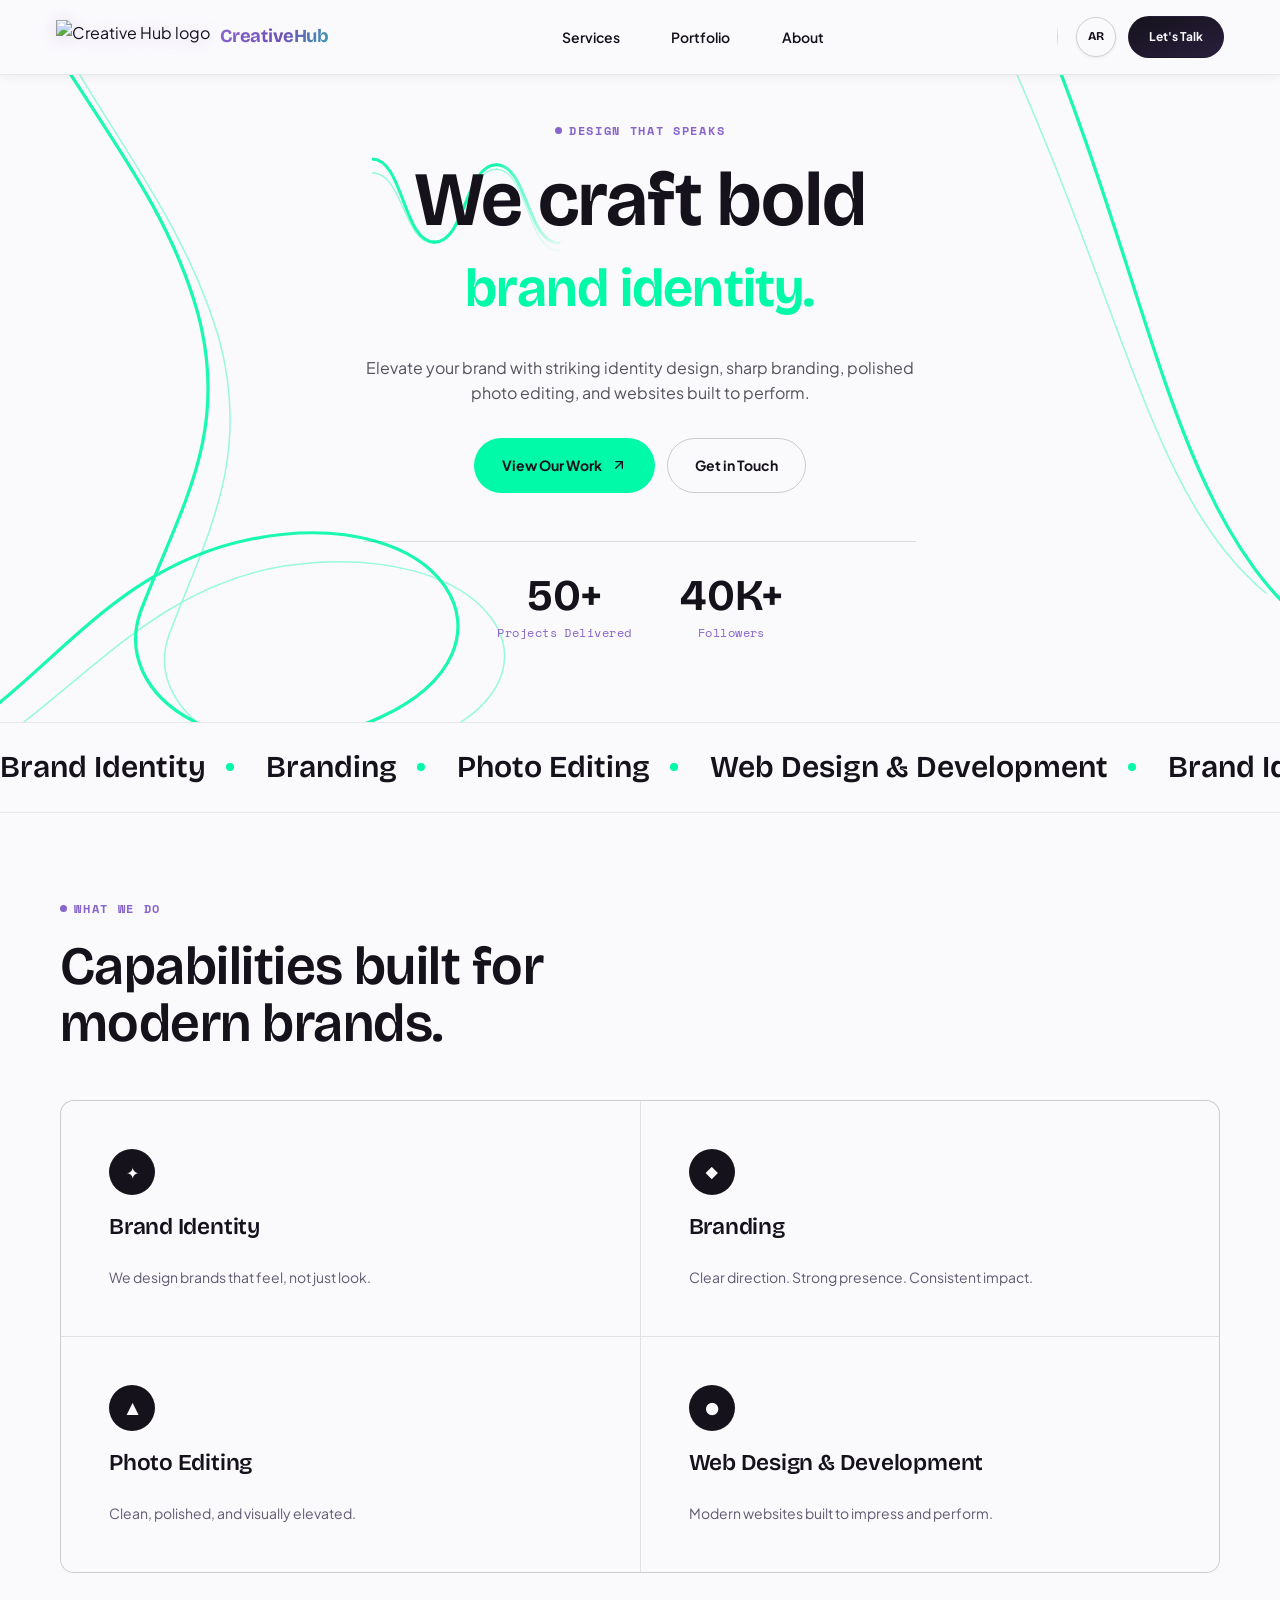
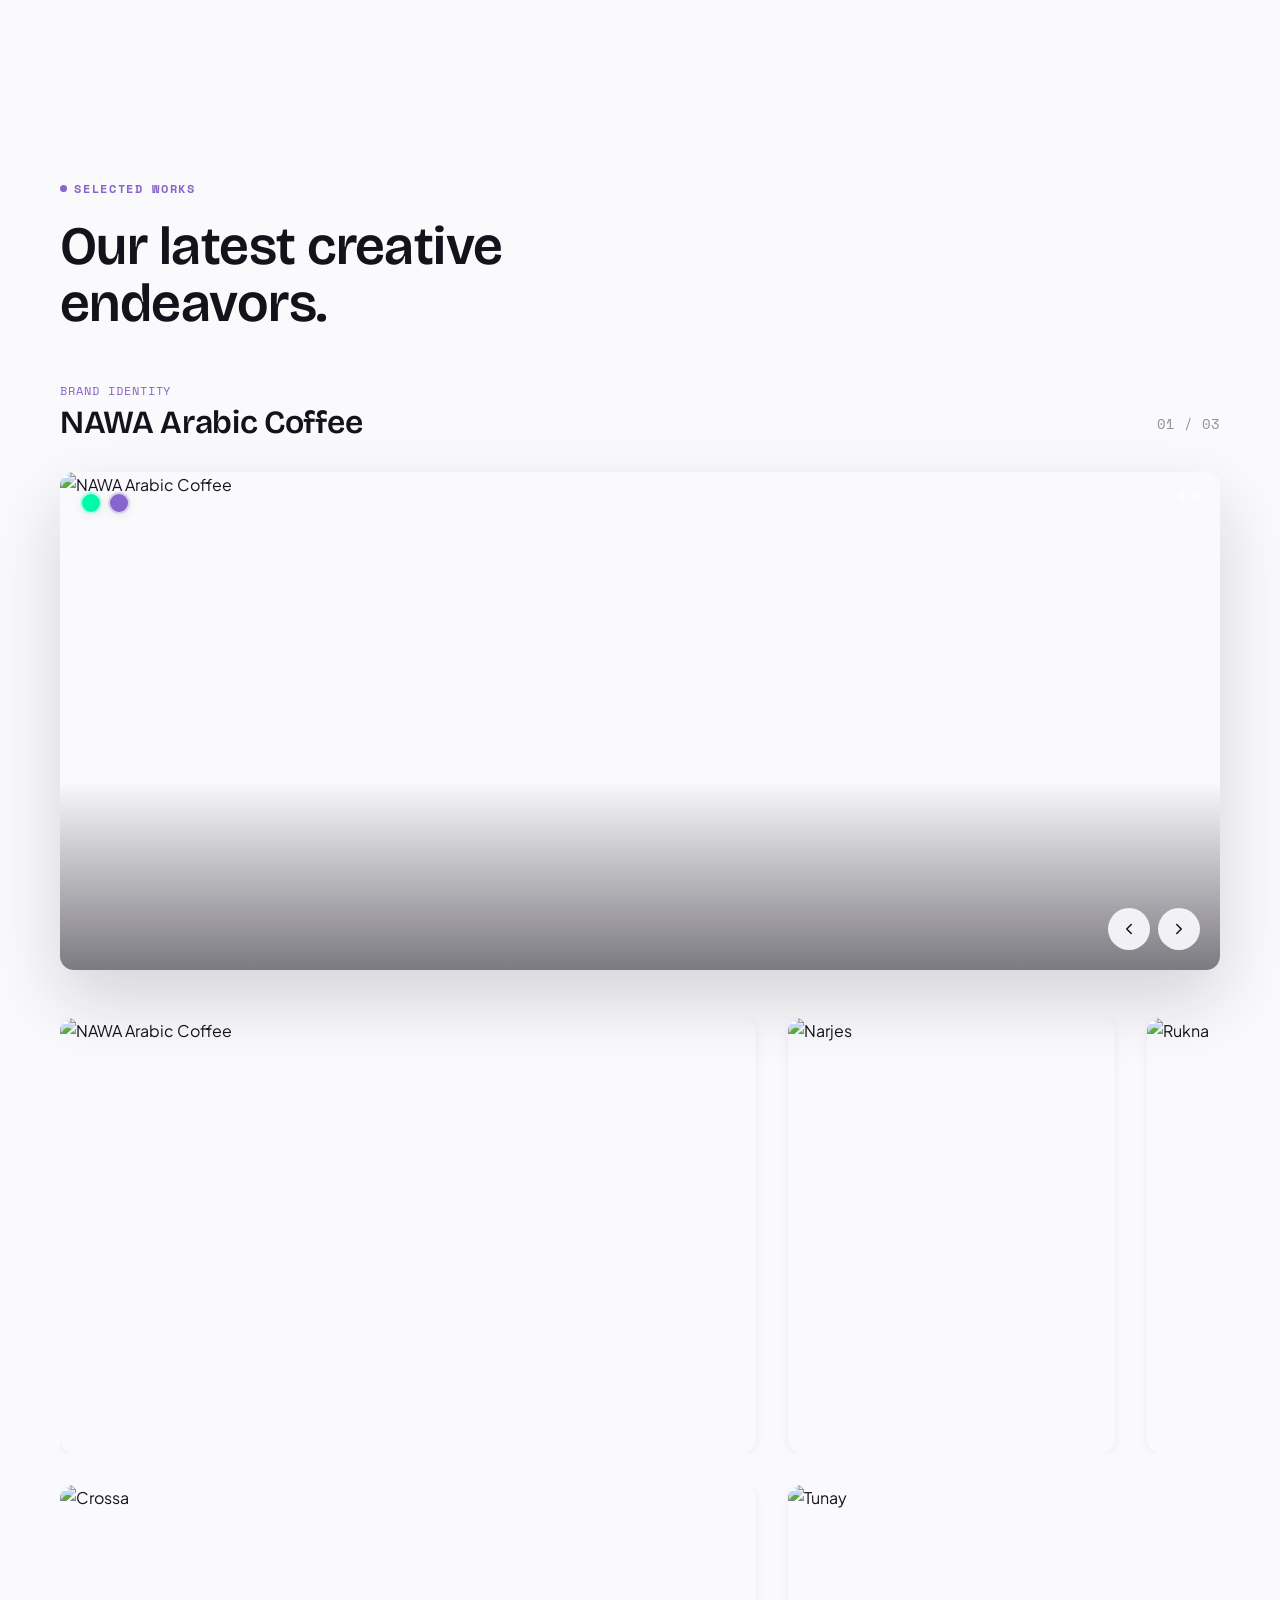
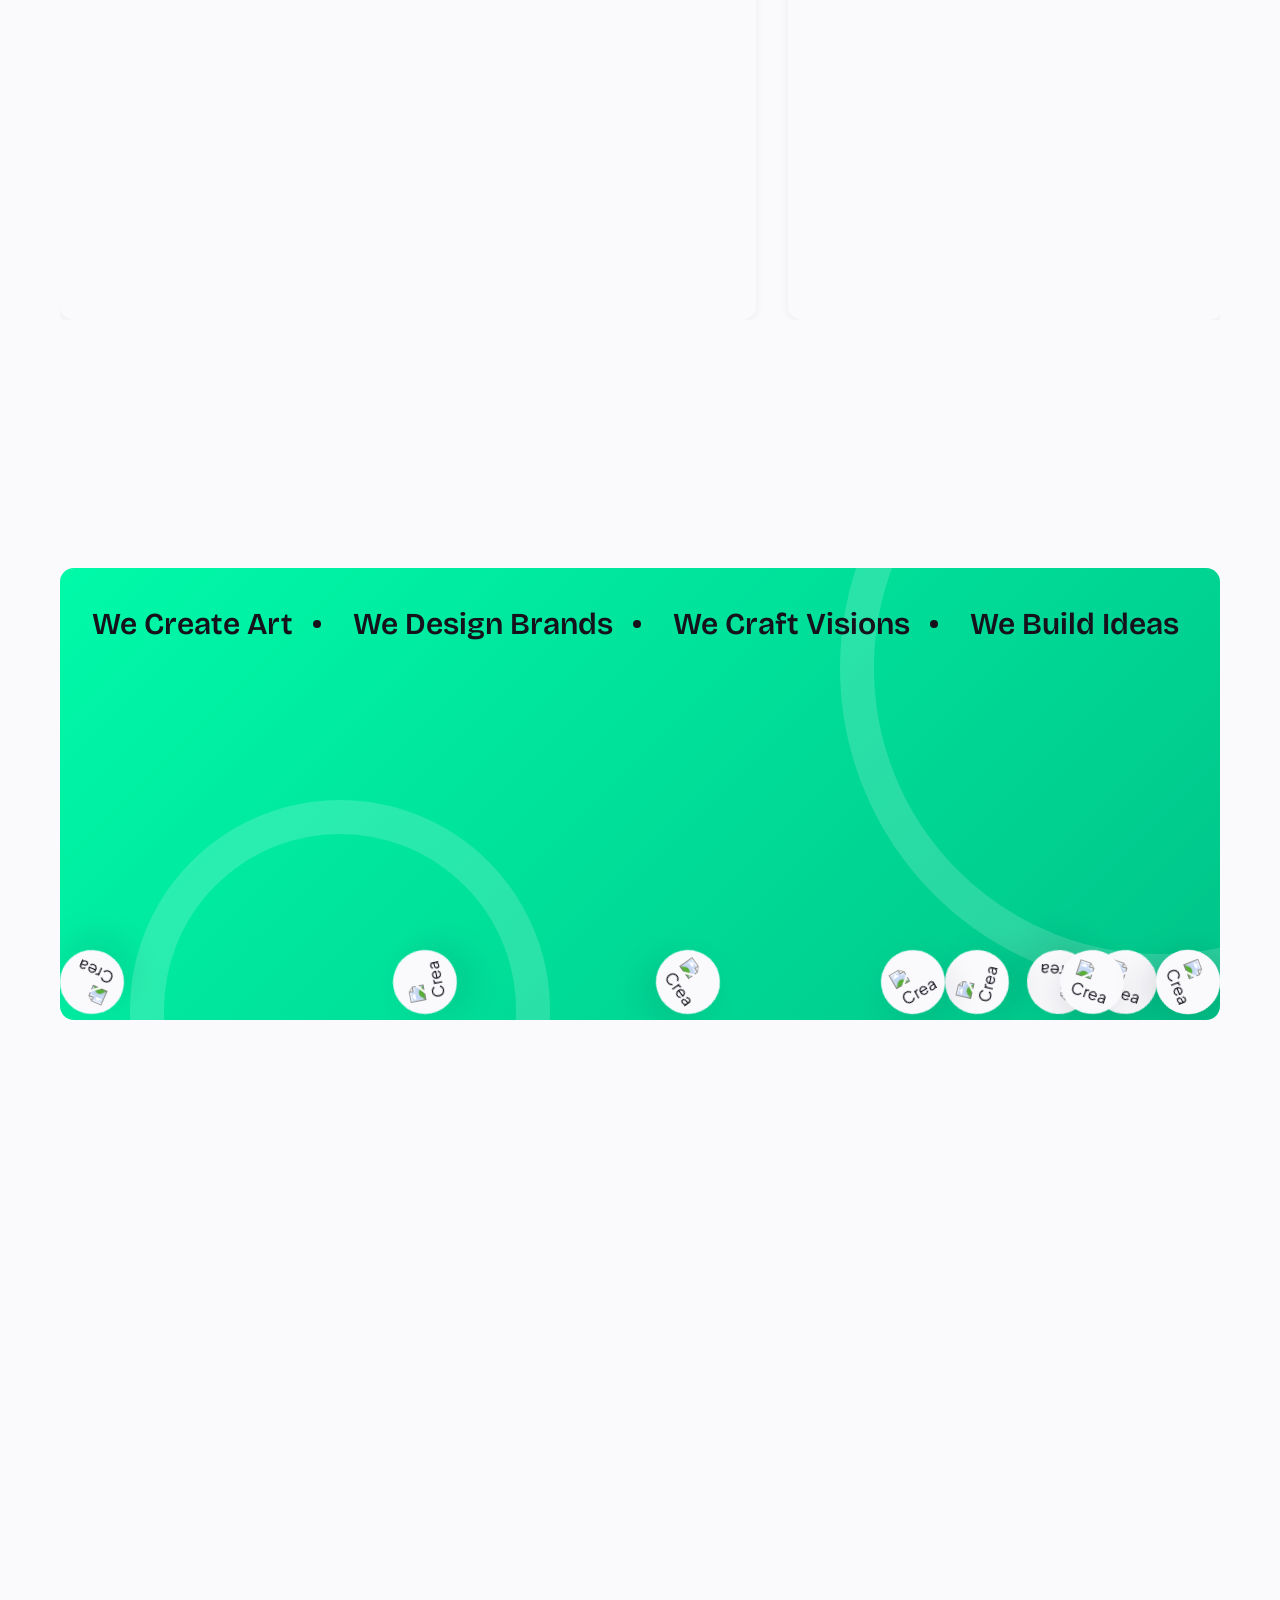
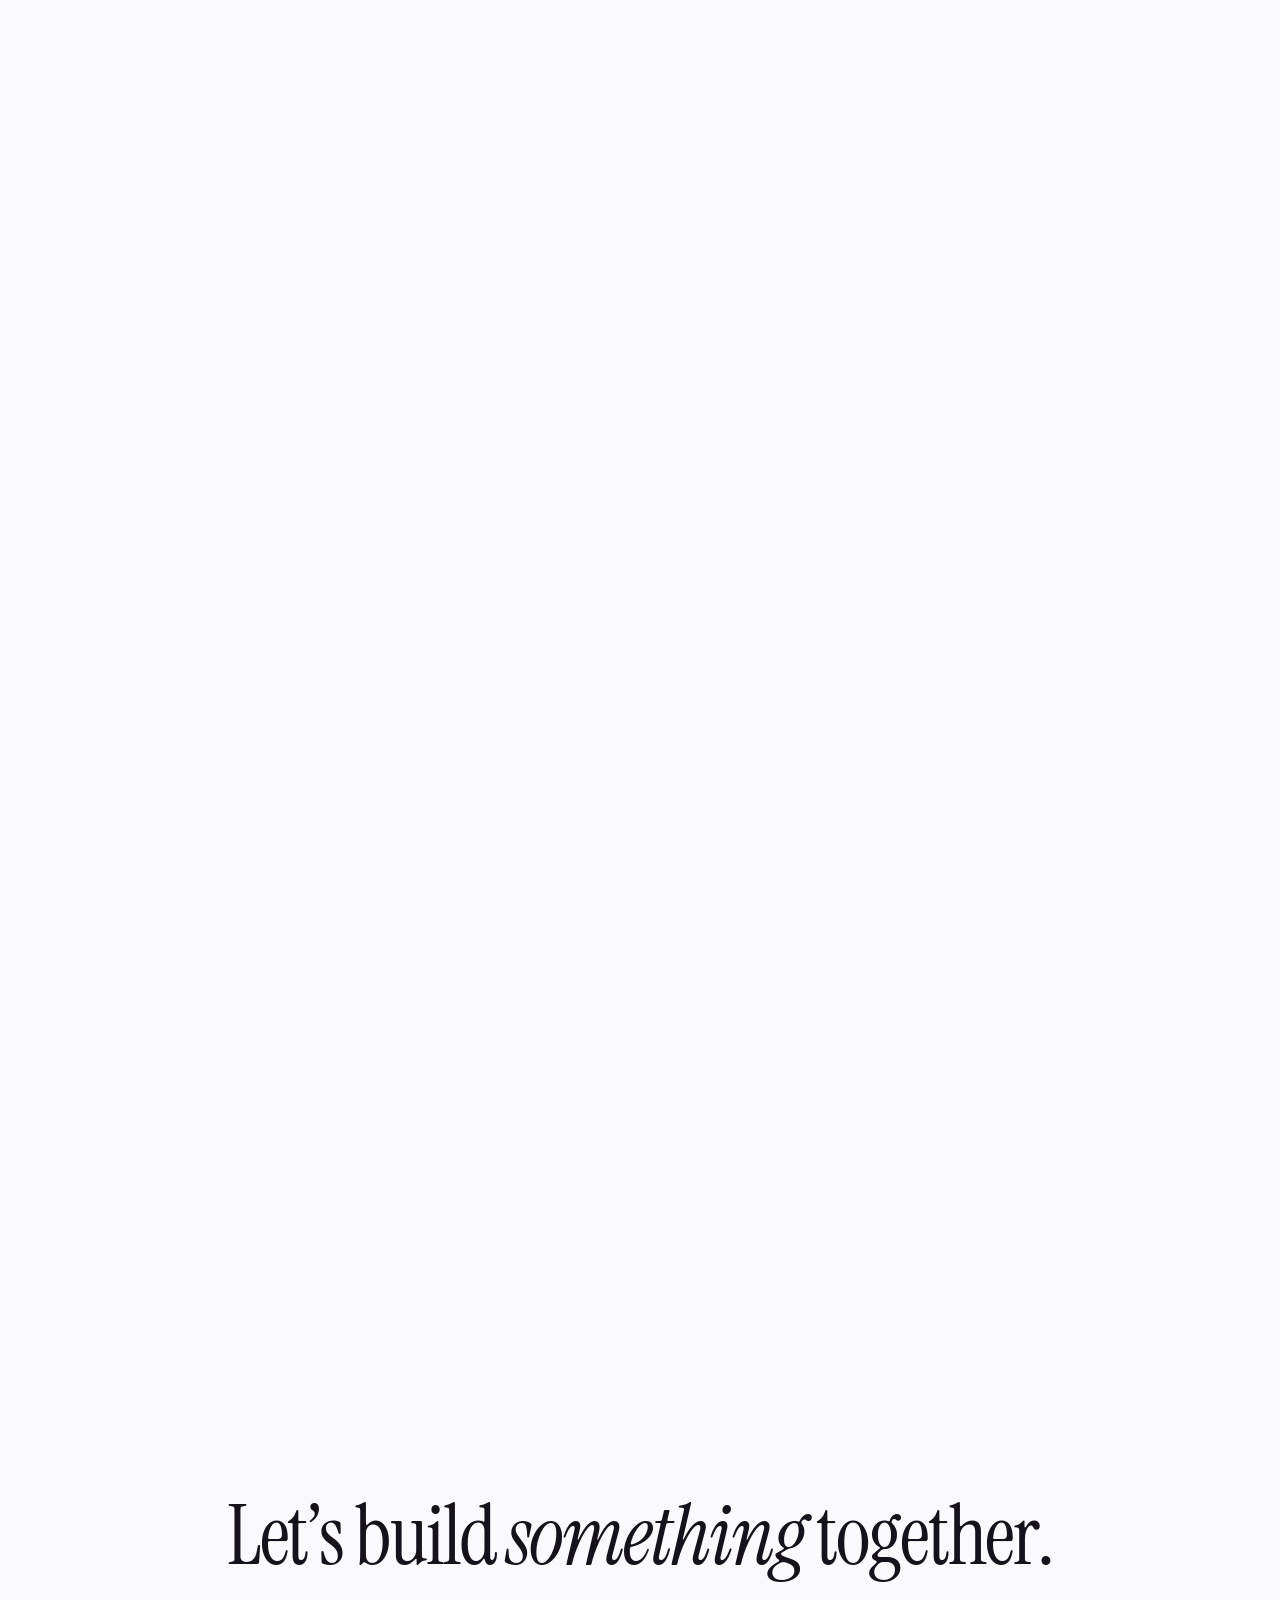
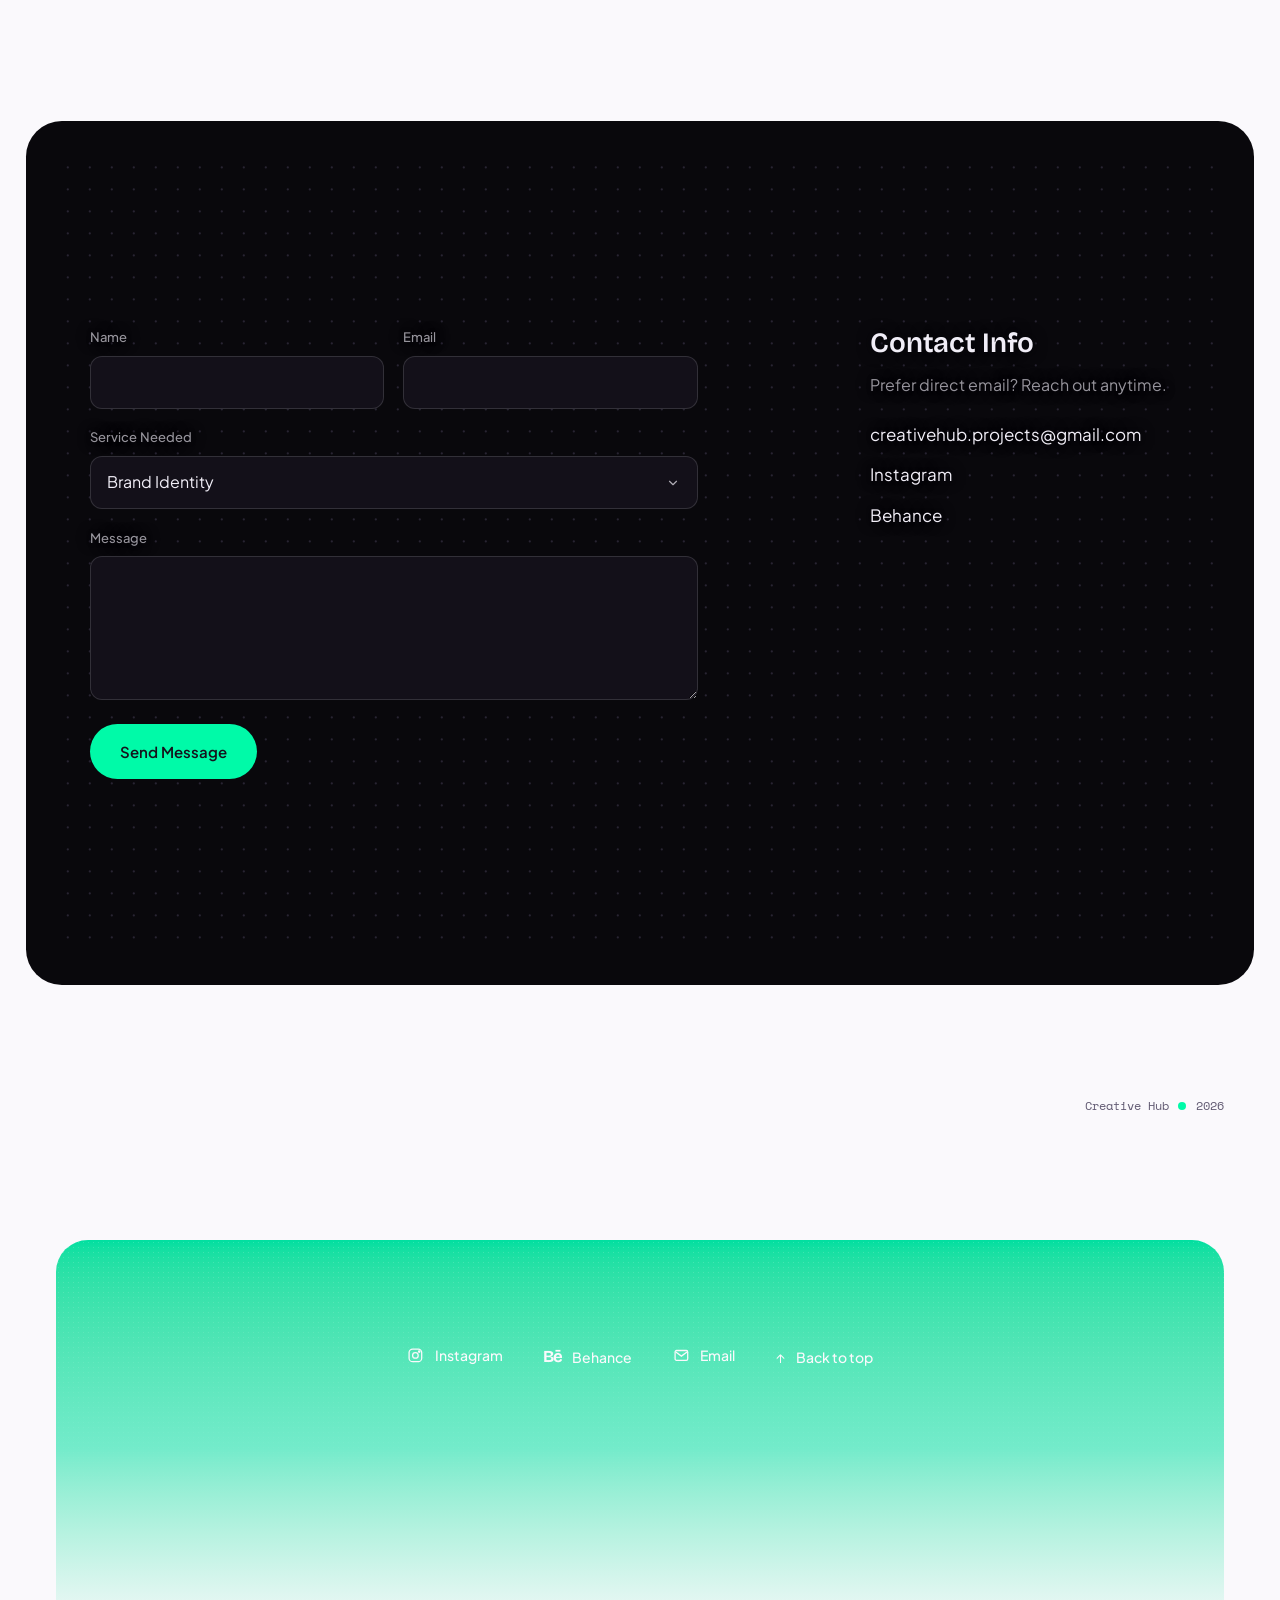
==== index.html @ f306ff5d "Add files via upload" ====
<!DOCTYPE html>
<html lang="en" dir="ltr">
<head>
  <meta charset="UTF-8">
  <meta name="viewport" content="width=device-width, initial-scale=1.0">

  
  <script>
    (function () {
      try {
        var lang = localStorage.getItem('siteLang') || 'en';
        var html = document.documentElement;
        html.setAttribute('lang', lang);
        html.setAttribute('dir', lang === 'ar' ? 'rtl' : 'ltr');
        if (lang === 'ar') html.classList.add('i18n-pending');
      } catch (e) {}
    })();
  </script>
  <style>html.i18n-pending body { visibility: hidden; }</style>

  
  <script>
    (function () {
      try {
        var navType = 'navigate';
        var entries = performance.getEntriesByType && performance.getEntriesByType('navigation');
        if (entries && entries[0]) {
          navType = entries[0].type;
        } else if (performance.navigation) {
          navType = performance.navigation.type === 1 ? 'reload' : 'navigate';
        }

        if (navType !== 'reload' && sessionStorage.getItem('chSplashSeen')) {
          document.documentElement.classList.add('loader-seen');
        }
      } catch (e) {}
    })();
  </script>

  <title>Creative Hub | Graphic Design Agency</title>
  <meta name="description" content="Creative Hub is an independent design agency crafting bold brand identities, polished photography, and modern websites for visionary brands.">
  <meta property="og:type" content="website">
  <meta property="og:title" content="Creative Hub | Graphic Design Agency">
  <meta property="og:description" content="Elevate your brand with identity design, branding, photo editing, and web design & development.">
  <meta property="og:image" content="https://creativehubstudio.site/assets/images/logo.png">
  <meta property="og:url" content="https://creativehubstudio.site/">
  <meta name="twitter:card" content="summary_large_image">
  <meta name="theme-color" content="#15121C">
  <link rel="canonical" href="https://creativehubstudio.site/">
  <link rel="icon" type="image/png" href="assets/images/logo.png">

  <link rel="preconnect" href="https://fonts.googleapis.com">
  <link rel="preconnect" href="https://fonts.gstatic.com" crossorigin>
  <link href="https://fonts.googleapis.com/css2?family=Bricolage+Grotesque:opsz,wght@12..96,400..700&family=Plus+Jakarta+Sans:wght@400;500;600;700&family=Space+Mono:ital,wght@0,400;0,700;1,400&family=Alexandria:wght@400;600;700;800&family=Readex+Pro:wght@400;500;600;700&display=swap" rel="stylesheet">
  <link rel="stylesheet" href="css/main.css">
  <link rel="stylesheet" href="css/components.css">
  <link rel="stylesheet" href="css/pages.css">
  <link rel="stylesheet" href="css/responsive.css">
  <link rel="stylesheet" href="css/focus-scroll.css">
  <link rel="stylesheet" href="css/focus-gallery.css">
  <link rel="stylesheet" href="css/studio-stage.css">
  <link rel="stylesheet" href="css/focus-fade.css">
  <link href="https://fonts.googleapis.com/css2?family=Instrument+Serif:ital@0;1&family=Amiri:wght@400;700&display=swap" rel="stylesheet">
  <link rel="stylesheet" href="css/statement.css">
  <link rel="stylesheet" href="css/dotfield.css">

  
  <script type="application/ld+json">
  {
    "@context": "https://schema.org",
    "@type": "ProfessionalService",
    "name": "Creative Hub",
    "description": "Independent design agency crafting bold brand identities, branding, photo editing, and web design & development.",
    "url": "https://creativehubstudio.site/",
    "logo": "https://creativehubstudio.site/assets/images/logo.png",
    "sameAs": [
      "https://www.instagram.com/creative.huub/",
      "https://www.behance.net/creativehub455"
    ]
  }
  </script>
</head>
<body id="top">
  <div class="page-loader" id="pageLoader" role="status" aria-live="polite" aria-label="Loading">
    <span class="page-loader-frame" aria-hidden="true"></span>
    <div class="page-loader-videos">
      <video class="page-loader-media" autoplay muted loop playsinline aria-hidden="true">
        <source src="assets/videos/logo2.webm" type="video/webm">
      </video>
      <video class="page-loader-media page-loader-media--secondary" autoplay muted loop playsinline aria-hidden="true">
        <source src="assets/videos/logo3.webm" type="video/webm">
      </video>
    </div>
    <span class="page-loader-label" data-en="Creative Hub" data-ar="كرييتف هب">Creative Hub</span>
    <span class="page-loader-counter"><span id="pageLoaderCounter">0</span>%</span>
  </div>
  <div class="scroll-progress" id="scrollProgress" role="presentation"></div>
  <a href="#main" class="skip-link">Skip to content</a>

  <header class="site-header" id="siteHeader">
    <div class="header-bar">
      <a href="index.html" class="brand">
        <img src="assets/images/logo.png" alt="Creative Hub logo" class="brand-logo">
        <h3 class="brand-name">CreativeHub</h3>
      </a>

      <nav class="main-nav">
        <ul class="nav-list">
          <li><a href="pages/services.html" class="nav-link" data-en="Services" data-ar="الخدمات">Services</a></li>
          <li><a href="pages/portfolio.html" class="nav-link" data-en="Portfolio" data-ar="أعمالنا">Portfolio</a></li>
          <li><a href="pages/about.html" class="nav-link" data-en="About" data-ar="من نحن">About</a></li>
        </ul>
      </nav>

      <div class="header-actions">
        <button type="button" id="langToggle" class="lang-switch" aria-label="Switch language to Arabic">AR</button>
        <a href="pages/contact.html" class="btn btn-primary btn-sm" data-en="Let's Talk" data-ar="لنتحدث">Let's Talk</a>
        <button type="button" class="nav-toggle" id="navToggle" aria-expanded="false" aria-label="Open menu" aria-controls="mobileNavPanel">
          <span class="nav-toggle-bar"></span>
          <span class="nav-toggle-bar"></span>
          <span class="nav-toggle-bar"></span>
        </button>
      </div>
    </div>
  </header>

  <div class="mobile-nav-panel" id="mobileNavPanel">
    <ul class="mobile-nav-list">
      <li><a href="index.html" class="mobile-nav-link"><span data-en="01" data-ar="٠١">01</span> <div data-en="Home" data-ar="الرئيسية">Home</div></a></li>
      <li><a href="pages/services.html" class="mobile-nav-link"><span data-en="02" data-ar="٠٢">02</span> <div data-en="Services" data-ar="الخدمات">Services</div></a></li>
      <li><a href="pages/portfolio.html" class="mobile-nav-link"><span data-en="03" data-ar="٠٣">03</span> <div data-en="Portfolio" data-ar="أعمالنا">Portfolio</div></a></li>
      <li><a href="pages/about.html" class="mobile-nav-link"><span data-en="04" data-ar="٠٤">04</span> <div data-en="About" data-ar="من نحن">About</div></a></li>
      <li><a href="pages/contact.html" class="mobile-nav-link"><span data-en="05" data-ar="٠٥">05</span> <div data-en="Contact" data-ar="اتصل بنا">Contact</div></a></li>
    </ul>
  </div>

  <main id="main">
    <section class="hero">
      <div class="grain" aria-hidden="true"></div>
      <div class="hero-swirl" aria-hidden="true">
        <svg viewBox="0 0 1200 600" preserveAspectRatio="xMidYMid slice" xmlns="http://www.w3.org/2000/svg">
          <path class="hero-swirl-arc hero-swirl-arc--thin" d="M 1290,480 C 1180,390 1160,210 1030,-65" />
          <path class="hero-swirl-arc" d="M 1335,515 C 1200,410 1185,190 1070,-75" />
          <path class="hero-swirl-loop hero-swirl-loop--thin" d="M -100,680 C 60,610 120,480 270,455 C 460,427 545,555 405,615 C 265,672 130,600 165,515 C 198,428 240,355 210,245 C 183,150 125,75 75,-10" />
          <path class="hero-swirl-loop" d="M -100,650 C 40,590 90,460 240,430 C 420,395 500,530 360,595 C 230,655 100,580 140,490 C 175,400 220,330 190,220 C 165,130 110,60 60,-20" />
        </svg>
      </div>
      <div class="container">
        <div class="hero-grid">
          <div>
            <span class="hero-eyebrow eyebrow" data-en="Design That Speaks" data-ar="تصميم يتحدث عنك">Design That Speaks</span>
            <h1 class="hero-title">
              <span class="hero-weave" id="heroWeave"><svg class="hero-weave-svg hero-weave-svg--back" aria-hidden="true" focusable="false"></svg><span class="hero-weave-text" data-en="We craft bold" data-ar="نبتكر لك">We craft bold</span><svg class="hero-weave-svg hero-weave-svg--front" aria-hidden="true" focusable="false"></svg></span>
              <br>
              <span class="txt-rotate" id="rotatingText" data-en="brand worlds." data-ar="علامات جريئة.">brand worlds.</span>
            </h1>
            <p class="hero-lead" data-en="Elevate your brand with striking identity design, sharp branding, polished photo editing, and websites built to perform." data-ar="ارتقِ بعلامتك التجارية من خلال هوية بصرية لافتة، وبناء علامة تجارية واضح، وتحرير صور احترافي، ومواقع إلكترونية مصممة لتؤدي بأفضل شكل.">Elevate your brand with striking identity design, sharp branding, polished photo editing, and websites built to perform.</p>
            <div class="hero-ctas">
              <a href="pages/portfolio.html" class="btn btn-mint">
                <span data-en="View Our Work" data-ar="شاهد أعمالنا">View Our Work</span>
                <svg viewBox="0 0 24 24" fill="none" stroke="currentColor" stroke-width="2" stroke-linecap="round" stroke-linejoin="round"><line x1="7" y1="17" x2="17" y2="7"></line><polyline points="7 7 17 7 17 17"></polyline></svg>
              </a>
              <a href="pages/contact.html" class="btn btn-outline" data-en="Get in Touch" data-ar="تواصل معنا">Get in Touch</a>
            </div>
            <div class="hero-stats stat-row">
              <div>
                <span class="stat-num" data-count="50" data-suffix="+">0</span>
                <span class="stat-label" data-en="Projects Delivered" data-ar="مشروع مُنجز">Projects Delivered</span>
              </div>
              <div>
                <span class="stat-num" data-count="40" data-suffix="K+">0</span>
                <span class="stat-label" data-en="Followers" data-ar="متابع">Followers</span>
              </div>
            </div>
          </div>
        </div>
      </div>
    </section>

    <div class="marquee">
      <div class="marquee-track">
        <span class="marquee-item" data-en="Brand Identity" data-ar="الهوية البصرية">Brand Identity</span>
        <span class="marquee-item" data-en="Branding" data-ar="بناء العلامة التجارية">Branding</span>
        <span class="marquee-item" data-en="Photo Editing" data-ar="تحرير الصور">Photo Editing</span>
        <span class="marquee-item" data-en="Web Design & Development" data-ar="تصميم وتطوير المواقع">Web Design & Development</span>

        <span class="marquee-item" data-en="Brand Identity" data-ar="الهوية البصرية" aria-hidden="true">Brand Identity</span>
        <span class="marquee-item" data-en="Branding" data-ar="بناء العلامة التجارية" aria-hidden="true">Branding</span>
        <span class="marquee-item" data-en="Photo Editing" data-ar="تحرير الصور" aria-hidden="true">Photo Editing</span>
        <span class="marquee-item" data-en="Web Design & Development" data-ar="تصميم وتطوير المواقع" aria-hidden="true">Web Design & Development</span>
      </div>
    </div>

    <section class="section section--tight">
      <div class="container">
        <div class="section-head reveal">
          <span class="eyebrow" data-en="What We Do" data-ar="ماذا نقدم">What We Do</span>
          <h2 data-en="Capabilities built for modern brands." data-ar="قدرات مصممة للعلامات التجارية العصرية.">Capabilities built for modern brands.</h2>
        </div>
        <div class="services-grid reveal-stagger">
          <div class="service-card">
            <div class="service-top">
              <div class="service-icon" aria-hidden="true">✦</div>
            </div>
            <h3 class="service-title" data-en="Brand Identity" data-ar="الهوية البصرية">Brand Identity</h3>
            <p class="service-desc" data-en="We design brands that feel, not just look." data-ar="نصمم علامات تجارية تُحسّ، لا تُرى فقط.">We design brands that feel, not just look.</p>
          </div>
          <div class="service-card">
            <div class="service-top">
              <div class="service-icon" aria-hidden="true">◆</div>
            </div>
            <h3 class="service-title" data-en="Branding" data-ar="بناء العلامة التجارية">Branding</h3>
            <p class="service-desc" data-en="Clear direction. Strong presence. Consistent impact." data-ar="اتجاه واضح. حضور قوي. تأثير ثابت.">Clear direction. Strong presence. Consistent impact.</p>
          </div>
          <div class="service-card">
            <div class="service-top">
              <div class="service-icon" aria-hidden="true">▲</div>
            </div>
            <h3 class="service-title" data-en="Photo Editing" data-ar="تحرير الصور">Photo Editing</h3>
            <p class="service-desc" data-en="Clean, polished, and visually elevated." data-ar="نظيفة، أنيقة، وبمستوى بصري راقٍ.">Clean, polished, and visually elevated.</p>
          </div>
          <div class="service-card">
            <div class="service-top">
              <div class="service-icon" aria-hidden="true">●</div>
            </div>
            <h3 class="service-title" data-en="Web Design & Development" data-ar="تصميم وتطوير المواقع">Web Design & Development</h3>
            <p class="service-desc" data-en="Modern websites built to impress and perform." data-ar="مواقع عصرية مصممة لتبهر وتُقدّم أداءً حقيقياً.">Modern websites built to impress and perform.</p>
          </div>
        </div>
      </div>
    </section>

    <section class="section projects-section">
      <div class="container">
        <div class="section-head reveal">
          <span class="eyebrow" data-en="Selected Works" data-ar="أعمال مختارة">Selected Works</span>
          <h2 data-en="Our latest creative endeavors." data-ar="نظرة على أحدث إبداعاتنا الفنية.">Our latest creative endeavors.</h2>
        </div>

        <div class="project-showcase reveal" id="projectShowcase">
          <div class="project-showcase-head">
            <div>
              <span class="project-showcase-tag" id="pwTag" data-en="Brand Identity" data-ar="هوية بصرية">Brand Identity</span>
              <h3 class="project-showcase-title" id="pwTitle" data-en="NAWA Arabic Coffee" data-ar="قهوة نوى العربية">NAWA Arabic Coffee</h3>
            </div>
            <span class="project-showcase-counter" aria-hidden="true"><span id="pwCurrent">01</span> / <span id="pwTotal">03</span></span>
          </div>

          <div class="project-showcase-stage">
            <div class="project-showcase-track" id="pwTrack">
              <a href="pages/portfolio.html" class="project-showcase-slide" data-tag-en="Brand Identity" data-tag-ar="هوية بصرية" data-title-en="NAWA Arabic Coffee" data-title-ar="قهوة نوى العربية">
                <img class="project-showcase-img" src="assets/images/NAWA.webp" alt="NAWA Arabic Coffee" loading="lazy">
              </a>
              <a href="pages/portfolio.html" class="project-showcase-slide" data-tag-en="Brand Identity" data-tag-ar="هوية بصرية" data-title-en="Narjes" data-title-ar="نرجس">
                <img class="project-showcase-img" src="assets/images/NARJES.webp" alt="Narjes" loading="lazy">
              </a>
              <a href="pages/portfolio.html" class="project-showcase-slide" data-tag-en="Brand Identity" data-tag-ar="هوية بصرية" data-title-en="Rukna" data-title-ar="ركنة">
                <img class="project-showcase-img" src="assets/images/RUKNA.webp" alt="Rukna" loading="lazy">
              </a>
            </div>

            <div class="project-showcase-swatches" aria-hidden="true">
              <span class="pw-swatch pw-swatch--mint"></span>
              <span class="pw-swatch pw-swatch--violet"></span>
            </div>

            <div class="project-showcase-dots" id="pwDots" role="tablist" aria-label="Project slides">
              <button type="button" class="pw-dot is-active" aria-label="1" aria-selected="true"></button>
              <button type="button" class="pw-dot" aria-label="2" aria-selected="false"></button>
              <button type="button" class="pw-dot" aria-label="3" aria-selected="false"></button>
            </div>

            <a href="pages/portfolio.html" class="btn btn-mint project-showcase-watch">
              <span data-en="Watch" data-ar="شاهد">Watch</span>
              <svg viewBox="0 0 24 24" fill="currentColor"><polygon points="6 3 20 12 6 21 6 3"></polygon></svg>
            </a>

            <div class="project-showcase-nav">
              <button type="button" class="pw-arrow pw-prev" id="pwPrev" aria-label="Previous project">
                <svg viewBox="0 0 24 24" fill="none" stroke="currentColor" stroke-width="2" stroke-linecap="round" stroke-linejoin="round"><polyline points="15 18 9 12 15 6"></polyline></svg>
              </button>
              <button type="button" class="pw-arrow pw-next" id="pwNext" aria-label="Next project">
                <svg viewBox="0 0 24 24" fill="none" stroke="currentColor" stroke-width="2" stroke-linecap="round" stroke-linejoin="round"><polyline points="9 18 15 12 9 6"></polyline></svg>
              </button>
            </div>
          </div>
        </div>

        <div class="project-marquee reveal" aria-label="More of our projects">
          <div class="project-marquee-row">
            <div class="project-marquee-track project-marquee-track--reverse">
              <a href="pages/portfolio.html" class="project-marquee-item is-wide"><img src="assets/images/NAWA.webp" alt="NAWA Arabic Coffee" loading="lazy"></a>
              <a href="pages/portfolio.html" class="project-marquee-item is-portrait"><img src="assets/images/NARJES.webp" alt="Narjes" loading="lazy"></a>
              <a href="pages/portfolio.html" class="project-marquee-item is-square"><img src="assets/images/RUKNA.webp" alt="Rukna" loading="lazy"></a>
              <a href="pages/portfolio.html" class="project-marquee-item is-wide"><img src="assets/images/3SIPS.webp" alt="3Sips" loading="lazy"></a>
              <a href="pages/portfolio.html" class="project-marquee-item is-portrait"><img src="assets/images/AERIS.webp" alt="Aeris" loading="lazy"></a>

              <a href="pages/portfolio.html" class="project-marquee-item is-wide" aria-hidden="true" tabindex="-1"><img src="assets/images/NAWA.webp" alt="" loading="lazy"></a>
              <a href="pages/portfolio.html" class="project-marquee-item is-portrait" aria-hidden="true" tabindex="-1"><img src="assets/images/NARJES.webp" alt="" loading="lazy"></a>
              <a href="pages/portfolio.html" class="project-marquee-item is-square" aria-hidden="true" tabindex="-1"><img src="assets/images/RUKNA.webp" alt="" loading="lazy"></a>
              <a href="pages/portfolio.html" class="project-marquee-item is-wide" aria-hidden="true" tabindex="-1"><img src="assets/images/3SIPS.webp" alt="" loading="lazy"></a>
              <a href="pages/portfolio.html" class="project-marquee-item is-portrait" aria-hidden="true" tabindex="-1"><img src="assets/images/AERIS.webp" alt="" loading="lazy"></a>
            </div>
          </div>
          <div class="project-marquee-row">
            <div class="project-marquee-track">
              <a href="pages/portfolio.html" class="project-marquee-item is-wide"><img src="assets/images/CROSSA.webp" alt="Crossa" loading="lazy"></a>
              <a href="pages/portfolio.html" class="project-marquee-item is-square"><img src="assets/images/tunay/tunay-01.webp" alt="Tunay" loading="lazy"></a>
              <a href="pages/portfolio.html" class="project-marquee-item is-portrait"><img src="assets/images/zetso/zetso.webp" alt="Zetso" loading="lazy"></a>
              <a href="pages/portfolio.html" class="project-marquee-item is-wide"><img src="assets/images/alavxa/alavxa-11.webp" alt="Alavxa" loading="lazy"></a>
              <a href="pages/portfolio.html" class="project-marquee-item is-portrait"><img src="assets/images/NAWA.webp" alt="NAWA Arabic Coffee" loading="lazy"></a>

              <a href="pages/portfolio.html" class="project-marquee-item is-wide" aria-hidden="true" tabindex="-1"><img src="assets/images/CROSSA.webp" alt="" loading="lazy"></a>
              <a href="pages/portfolio.html" class="project-marquee-item is-square" aria-hidden="true" tabindex="-1"><img src="assets/images/tunay/tunay-01.webp" alt="" loading="lazy"></a>
              <a href="pages/portfolio.html" class="project-marquee-item is-portrait" aria-hidden="true" tabindex="-1"><img src="assets/images/zetso/zetso.webp" alt="" loading="lazy"></a>
              <a href="pages/portfolio.html" class="project-marquee-item is-wide" aria-hidden="true" tabindex="-1"><img src="assets/images/alavxa/alavxa-11.webp" alt="" loading="lazy"></a>
              <a href="pages/portfolio.html" class="project-marquee-item is-portrait" aria-hidden="true" tabindex="-1"><img src="assets/images/NAWA.webp" alt="" loading="lazy"></a>
            </div>
          </div>
        </div>
      </div>
    </section>

    <section class="section section--tight section--video-adjacent">
      <div class="container">
        <div class="tools-band reveal">
          <div class="tools-band-marquee marquee marquee--on-mint">
            <div class="marquee-track">
              <span class="marquee-item" data-en="We Create Art" data-ar="نصنع فناً">We Create Art</span>
              <span class="marquee-item" data-en="We Design Brands" data-ar="نصمم علامات">We Design Brands</span>
              <span class="marquee-item" data-en="We Craft Visions" data-ar="نبتكر رؤى">We Craft Visions</span>
              <span class="marquee-item" data-en="We Build Ideas" data-ar="نبني أفكاراً">We Build Ideas</span>
              <span class="marquee-item" data-en="We Create Art" data-ar="نصنع فناً" aria-hidden="true">We Create Art</span>
              <span class="marquee-item" data-en="We Design Brands" data-ar="نصمم علامات" aria-hidden="true">We Design Brands</span>
              <span class="marquee-item" data-en="We Craft Visions" data-ar="نبتكر رؤى" aria-hidden="true">We Craft Visions</span>
              <span class="marquee-item" data-en="We Build Ideas" data-ar="نبني أفكاراً" aria-hidden="true">We Build Ideas</span>
            </div>
          </div>
          <div class="tools-band-stage" id="logoFallStage">
            <div class="logo-fall-circle logo-fall-circle--md" data-start-x="65" data-delay="0" data-start-y="0">
              <img src="assets/images/logo.png" alt="Creative Hub logo" class="logo-fall-img">
            </div>
            <div class="logo-fall-circle logo-fall-circle--md" data-start-x="71" data-delay="120" data-start-y="60">
              <img src="assets/images/logo.png" alt="Creative Hub logo" class="logo-fall-img">
            </div>
            <div class="logo-fall-circle logo-fall-circle--md" data-start-x="78" data-delay="40" data-start-y="10">
              <img src="assets/images/logo.png" alt="Creative Hub logo" class="logo-fall-img">
            </div>
            <div class="logo-fall-circle logo-fall-circle--md" data-start-x="84" data-delay="200" data-start-y="90">
              <img src="assets/images/logo.png" alt="Creative Hub logo" class="logo-fall-img">
            </div>
            <div class="logo-fall-circle logo-fall-circle--md" data-start-x="90" data-delay="320" data-start-y="30">
              <img src="assets/images/logo.png" alt="Creative Hub logo" class="logo-fall-img">
            </div>
            <div class="logo-fall-circle logo-fall-circle--md" data-start-x="68" data-delay="90" data-start-y="0">
              <img src="assets/images/logo.png" alt="Creative Hub logo" class="logo-fall-img">
            </div>
            <div class="logo-fall-circle logo-fall-circle--md" data-start-x="75" data-delay="430" data-start-y="70">
              <img src="assets/images/logo.png" alt="Creative Hub logo" class="logo-fall-img">
            </div>
            <div class="logo-fall-circle logo-fall-circle--md" data-start-x="82" data-delay="60" data-start-y="20">
              <img src="assets/images/logo.png" alt="Creative Hub logo" class="logo-fall-img">
            </div>
            <div class="logo-fall-circle logo-fall-circle--md" data-start-x="88" data-delay="500" data-start-y="45">
              <img src="assets/images/logo.png" alt="Creative Hub logo" class="logo-fall-img">
            </div>
            <div class="logo-fall-circle logo-fall-circle--md" data-start-x="94" data-delay="260" data-start-y="100">
              <img src="assets/images/logo.png" alt="Creative Hub logo" class="logo-fall-img">
            </div>
          </div>
        </div>
      </div>
    </section>

    <section class="focus-scroll" id="focusScroll">
      <div class="focus-scroll-stage">
        <div class="focus-scroll-bg" aria-hidden="true">
          <div class="focus-fill"></div>
          <div class="focus-glow focus-glow--wide"></div>
          <div class="focus-glow focus-glow--core"></div>
        </div>
        <p class="focus-text">
          <span class="focus-line" data-en="We keep our" data-ar="نُبقي تركيزنا">We keep our</span>
          <span class="focus-line" data-en="focus on" data-ar="دائماً على">focus on</span>
          <span class="focus-line"><span class="focus-accent" data-en="important things" data-ar="الأشياء المهمة">important things</span></span>
        </p>

        <!-- Gallery: same pinned green stage as the statement, so the media rises out of
             the green with no boundary. Driven by js/focus-gallery.js (see css/focus-gallery.css). -->
        <div class="focus-gallery" id="focusGallery" role="region" aria-label="Selected work" data-no-logo-drop>
          <!-- The five columns are built from the MEDIA config at the top of
               js/focus-gallery.js — edit that block to change the wall. -->
          <div class="fg-track" id="fgTrack"></div>

          <p class="fg-hint" aria-hidden="true">
            <span class="fg-hint-mouse" data-en="Keep scrolling — move your mouse to reveal more" data-ar="واصل التمرير — حرّك المؤشر لكشف المزيد">Keep scrolling — move your mouse to reveal more</span>
            <span class="fg-hint-touch" data-en="Keep scrolling" data-ar="واصل التمرير">Keep scrolling</span>
          </p>
          <div class="fg-progress" aria-hidden="true"><span class="fg-progress-bar"></span></div>
        </div>
      </div>
    </section>

    <!-- Editorial statement: sits directly below the gallery images.
         Characters (words in Arabic) are split into spans by js/statement.js and animated by SCROLL POSITION; styles in css/statement.css.
         Copy for both languages lives in the data-st-en / data-st-ar attributes (*word* = emphasised). -->
    <section class="statement" id="statement">
      <div class="statement-inner">
        <p class="statement-text" id="statementText" data-st-en="Let’s build *something* together." data-st-ar="لنبنِ *شيئاً* معاً.">Let’s build <em>something</em> together.</p>
      </div>
    </section>

    <!-- Studio stage: dedicated transition between the gallery and the footer.
         White section between the gallery and the footer. It now holds the dot-field + contact frame (css/dotfield.css). Base styles: css/studio-stage.css -->
    <section class="studio-stage studio-stage--dotfield" id="studioStage">
      <div class="studio-stage-inner">
        <!-- Dot field + contact: one large dark frame. The dot grid is drawn on the canvas by
             js/dotfield.js; the form and contact details are the contact page's content
             (same ids and field names, so js/main.js submits the form and shows the same
             messages). Styles: css/dotfield.css. data-no-logo-drop stops the click-logo
             effect from firing on it. -->
        <div class="dotfield-stage" id="dotfieldStage" data-no-logo-drop>
          <canvas class="dotfield-canvas" id="dotfieldCanvas" aria-hidden="true"></canvas>

          <div class="dotfield-content">
            <form class="df-form" id="contactForm" action="https://formspree.io/f/xkjwjjdv" method="POST">
              <div class="df-row">
                <div class="df-field">
                  <label class="df-label" for="contactName" data-en="Name" data-ar="الاسم">Name</label>
                  <input type="text" id="contactName" name="name" class="df-input" autocomplete="name" required>
                </div>
                <div class="df-field">
                  <label class="df-label" for="contactEmail" data-en="Email" data-ar="البريد الإلكتروني">Email</label>
                  <input type="email" id="contactEmail" name="email" class="df-input" autocomplete="email" required>
                </div>
              </div>
              <div class="df-field">
                <label class="df-label" for="contactService" data-en="Service Needed" data-ar="الخدمة المطلوبة">Service Needed</label>
                <select class="df-select" id="contactService" name="service">
                  <option value="brand-identity" data-en="Brand Identity" data-ar="الهوية البصرية">Brand Identity</option>
                  <option value="branding" data-en="Branding" data-ar="بناء العلامة التجارية">Branding</option>
                  <option value="photo-editing" data-en="Photo Editing" data-ar="تحرير الصور">Photo Editing</option>
                  <option value="web-design-dev" data-en="Web Design & Development" data-ar="تصميم وتطوير المواقع">Web Design & Development</option>
                  <option value="other" data-en="Other" data-ar="خدمات أخرى">Other</option>
                </select>
              </div>
              <div class="df-field">
                <label class="df-label" for="contactMessage" data-en="Message" data-ar="رسالتك">Message</label>
                <textarea id="contactMessage" name="message" class="df-textarea" required></textarea>
              </div>
              <button type="submit" class="df-submit" data-en="Send Message" data-ar="إرسال الرسالة">Send Message</button>
              <div id="formStatus" class="df-status" role="status" aria-live="polite" data-en="Message sent successfully!" data-ar="تم إرسال الرسالة بنجاح!">Message sent successfully!</div>
              <div id="formStatusError" class="df-status df-status--error" role="status" aria-live="polite" data-en="Something went wrong. Please try again or email us directly." data-ar="حدث خطأ ما. حاول مرة أخرى أو راسلنا مباشرة عبر البريد الإلكتروني.">Something went wrong. Please try again or email us directly.</div>
            </form>

            <aside class="df-info">
              <h3 class="df-info-title" data-en="Contact Info" data-ar="معلومات التواصل">Contact Info</h3>
              <p class="df-info-text" data-en="Prefer direct email? Reach out anytime." data-ar="تفضل المراسلة المباشرة عبر الإيميل؟ تواصل معنا في أي وقت.">Prefer direct email? Reach out anytime.</p>
              <a class="df-info-link" href="mailto:creativehub.projects@gmail.com">creativehub.projects@gmail.com</a>
              <a class="df-info-link" href="https://www.instagram.com/creative.huub/" target="_blank" rel="noopener">Instagram</a>
              <a class="df-info-link" href="https://www.behance.net/creativehub455" target="_blank" rel="noopener">Behance</a>
            </aside>
          </div>
        </div>
      </div>
    </section>
  </main>

  <footer class="home-footer">
    <div class="home-footer-shell">
      <div class="home-footer-meta">
        <span data-en="Creative Hub" data-ar="كرييتف هب">Creative Hub</span>
        <i aria-hidden="true"></i>
        <span class="js-year"></span>
      </div>

      <div class="home-footer-stage">
        <div class="home-footer-glow" aria-hidden="true"></div>
        <div class="home-footer-content">
          <nav aria-label="Footer links">
            <ul class="home-footer-links">
              <li><a href="https://www.instagram.com/creative.huub/" target="_blank" rel="noopener"><svg aria-hidden="true" viewBox="0 0 24 24" fill="none" stroke="currentColor" stroke-width="1.8"><rect x="3" y="3" width="18" height="18" rx="5"></rect><circle cx="12" cy="12" r="4"></circle><circle cx="17.5" cy="6.5" r="1"></circle></svg><span data-en="Instagram" data-ar="إنستغرام">Instagram</span></a></li>
              <li><a href="https://www.behance.net/creativehub455" target="_blank" rel="noopener"><strong aria-hidden="true">Bē</strong><span data-en="Behance" data-ar="بيهانس">Behance</span></a></li>
              <li><a href="pages/contact.html"><svg aria-hidden="true" viewBox="0 0 24 24" fill="none" stroke="currentColor" stroke-width="1.8"><rect x="3" y="5" width="18" height="14" rx="2"></rect><path d="m4 7 8 6 8-6"></path></svg><span data-en="Email" data-ar="البريد الإلكتروني">Email</span></a></li>
              <li><a class="home-footer-return" href="#top"><b aria-hidden="true">↑</b><span data-en="Back to top" data-ar="العودة للأعلى">Back to top</span></a></li>
            </ul>
          </nav>
        </div>
        <p class="home-footer-mark" aria-label="Creative Hub"><span data-en="Creative Hub" data-ar="كرييتف هب">Creative Hub</span></p>
      </div>
    </div>
  </footer>

  <button type="button" class="back-to-top" id="backToTop" aria-label="Back to top">
    <svg viewBox="0 0 24 24" fill="none" stroke="currentColor" stroke-width="2" stroke-linecap="round" stroke-linejoin="round"><line x1="12" y1="19" x2="12" y2="5"></line><polyline points="5 12 12 5 19 12"></polyline></svg>
  </button>

  <script src="js/navbar.js"></script>
  <script src="js/animations.js"></script>
  <script src="js/project-showcase.js"></script>
  <script src="js/marquee-cursor.js"></script>
  <script src="js/logo-fall.js"></script>
  <script src="js/logo-drop.js"></script>
  <script src="js/hero-weave.js"></script>
  <script src="js/focus-scroll.js"></script>
  <script src="js/focus-gallery.js"></script>
  <script src="js/focus-fade.js"></script>
  <script src="js/statement.js"></script>
  <script src="js/dotfield.js"></script>
  <script src="js/footer-rise.js"></script>
  <script src="js/main.js"></script>

  </body>
</html>
---- css/main.css ----
:root {
  
  --ink: #15121C;
  --ink-rgb: 21, 18, 28;
  --paper: #FAF9FC;
  --paper-rgb: 250, 249, 252;
  --violet: #8765CB;
  --violet-rgb: 135, 101, 203;
  --violet-deep: #3B1F6B;
  --violet-deep-rgb: 59, 31, 107;
  --violet-light: #F0EBFA;
  --mint: #00FAA8;
  --mint-rgb: 0, 250, 168;
  --mint-deep: #00C489;
  --violet-soft: #B7A3E8;
  --graphite: #615A72;

  
  --grad-dusk: linear-gradient(160deg, var(--ink) 0%, var(--violet-deep) 68%, #4a2c86 100%);
  --grad-violet: linear-gradient(135deg, var(--violet) 0%, #6f4fb8 100%);
  --grad-mint: linear-gradient(135deg, var(--mint) 0%, var(--mint-deep) 100%);
  --grad-brand: linear-gradient(120deg, var(--violet) 0%, #6f4fb8 55%, var(--mint) 150%);
  --grad-mesh:
    radial-gradient(circle at 14% 18%, rgba(var(--violet-rgb), 0.5), transparent 42%),
    radial-gradient(circle at 84% 8%, rgba(var(--mint-rgb), 0.28), transparent 38%),
    radial-gradient(circle at 76% 92%, rgba(var(--violet-rgb), 0.35), transparent 46%);

  
  --font-display: 'Bricolage Grotesque', 'Segoe UI', sans-serif;
  --font-body: 'Plus Jakarta Sans', 'Segoe UI', sans-serif;
  --font-mono: 'Space Mono', 'Courier New', monospace;

  
  --fs-h1: clamp(2.75rem, 2rem + 3.5vw, 5.75rem);
  --fs-h2: clamp(2.25rem, 1.85rem + 1.9vw, 3.75rem);
  --fs-h3: clamp(1.5rem, 1.3rem + 0.9vw, 2.125rem);
  --fs-h4: clamp(1.2rem, 1.1rem + 0.4vw, 1.5rem);
  --fs-lead: clamp(1.125rem, 1.03rem + 0.4vw, 1.375rem);
  --fs-body: 1rem;
  --fs-sm: 0.875rem;
  --fs-xs: 0.75rem;

  
  --space-3xs: 0.25rem;
  --space-2xs: 0.5rem;
  --space-xs: 0.75rem;
  --space-sm: 1.25rem;
  --space-md: 2rem;
  --space-lg: 3rem;
  --space-xl: 5rem;
  --space-2xl: 7.5rem;

  
  --container-max: 1272px;
  --container-pad: clamp(1.25rem, 5vw, 3.5rem);
  --header-h: 84px;

  
  --radius-sm: 6px;
  --radius-md: 14px;
  --radius-full: 999px;
  --fold: 44px; 

  
  --shadow-sm: 0 2px 10px rgba(var(--ink-rgb), 0.06);
  --shadow-md: 0 14px 34px rgba(var(--ink-rgb), 0.10);
  --shadow-lg: 0 30px 70px rgba(var(--ink-rgb), 0.16);
  --shadow-violet: 0 20px 45px -10px rgba(var(--violet-rgb), 0.45);

  
  --ease: cubic-bezier(0.16, 1, 0.3, 1);
  --t-fast: 0.22s var(--ease);
  --t-med: 0.45s var(--ease);
  --t-slow: 0.8s var(--ease);

  
  --z-nav: 100;
  --z-overlay: 200;
  --z-toast: 300;
}


html {
  scrollbar-width: thin;
  scrollbar-color: var(--violet) transparent;
  overflow-x: hidden;
}

::-webkit-scrollbar {
  width: 10px;
  height: 10px;
}

::-webkit-scrollbar-track {
  background: transparent;
}

::-webkit-scrollbar-thumb {
  background: rgba(var(--violet-rgb), 0.45);
  border-radius: var(--radius-full);
  border: 2px solid var(--paper);
}

::-webkit-scrollbar-thumb:hover {
  background: var(--violet);
}


.grain {
  position: absolute;
  inset: 0;
  z-index: 1;
  pointer-events: none;
  opacity: 0.05;
  mix-blend-mode: overlay;
  background-image: url("data:image/svg+xml,%3Csvg xmlns='http://www.w3.org/2000/svg' width='120' height='120'%3E%3Cfilter id='n'%3E%3CfeTurbulence type='fractalNoise' baseFrequency='0.9' numOctaves='2' stitchTiles='stitch'/%3E%3C/filter%3E%3Crect width='100%25' height='100%25' filter='url(%23n)'/%3E%3C/svg%3E");
}


.scroll-progress {
  position: fixed;
  top: 0;
  left: 0;
  height: 3px;
  width: 0%;
  background: linear-gradient(90deg, var(--violet), var(--mint));
  z-index: var(--z-toast);
  transition: width 0.1s linear;
}

@media (prefers-reduced-motion: reduce) {
  .scroll-progress { transition: none; }
}


.back-to-top {
  position: fixed;
  right: var(--space-sm);
  bottom: var(--space-sm);
  width: 48px;
  height: 48px;
  border-radius: 50%;
  background: var(--ink);
  color: var(--paper);
  display: flex;
  align-items: center;
  justify-content: center;
  box-shadow: var(--shadow-md);
  opacity: 0;
  visibility: hidden;
  transform: translateY(12px);
  transition: opacity var(--t-fast), transform var(--t-fast), visibility var(--t-fast), background var(--t-fast);
  z-index: var(--z-nav);
}

.back-to-top.is-visible {
  opacity: 1;
  visibility: visible;
  transform: translateY(0);
}

.back-to-top:hover {
  background: var(--violet);
}

.back-to-top svg {
  width: 18px;
  height: 18px;
}

html[dir="rtl"] .back-to-top {
  right: auto;
  left: var(--space-sm);
}


*,
*::before,
*::after {
  box-sizing: border-box;
}

* {
  margin: 0;
}

html {
  scroll-behavior: smooth;
  -webkit-text-size-adjust: 100%;
}

@media (prefers-reduced-motion: reduce) {
  html {
    scroll-behavior: auto;
  }
  *,
  *::before,
  *::after {
    animation-duration: 0.01ms !important;
    animation-iteration-count: 1 !important;
    transition-duration: 0.01ms !important;
    scroll-behavior: auto !important;
  }
}

body {
  min-height: 100svh;
  font-family: var(--font-body);
  font-size: var(--fs-body);
  line-height: 1.6;
  color: var(--ink);
  background: var(--paper);
  -webkit-font-smoothing: antialiased;
  -moz-osx-font-smoothing: grayscale;
}

img,
picture,
svg {
  display: block;
  max-width: 100%;
}

input,
button,
textarea,
select {
  font: inherit;
  color: inherit;
}

button {
  cursor: pointer;
  background: none;
  border: none;
}

a {
  color: inherit;
  text-decoration: none;
}

ul,
ol {
  list-style: none;
  padding: 0;
}

table {
  border-collapse: collapse;
}


h1, h2, h3, h4, h5 {
  font-family: var(--font-display);
  font-weight: 600;
  line-height: 1.06;
  letter-spacing: -0.01em;
  color: var(--ink);
}

h1 { font-size: var(--fs-h1); font-weight: 650; }
h2 { font-size: var(--fs-h2); }
h3 { font-size: var(--fs-h3); }
h4 { font-size: var(--fs-h4); font-weight: 600; }

p {
  color: var(--graphite);
}

.lead {
  font-size: var(--fs-lead);
  line-height: 1.5;
  color: var(--graphite);
}

strong { font-weight: 700; color: var(--ink); }


:focus-visible {
  outline: 2.5px solid var(--violet);
  outline-offset: 3px;
  border-radius: 3px;
}

::selection {
  background: var(--mint);
  color: var(--ink);
}


.sr-only {
  position: absolute;
  width: 1px;
  height: 1px;
  padding: 0;
  margin: -1px;
  overflow: hidden;
  clip: rect(0, 0, 0, 0);
  white-space: nowrap;
  border: 0;
}

.skip-link {
  position: fixed;
  top: -60px;
  left: 1rem;
  z-index: 1000;
  background: var(--ink);
  color: var(--paper);
  padding: 0.75rem 1.25rem;
  border-radius: var(--radius-sm);
  font-family: var(--font-mono);
  font-size: var(--fs-sm);
  transition: top var(--t-fast);
}

.skip-link:focus {
  top: 1rem;
}


.container {
  width: 100%;
  max-width: var(--container-max);
  margin-inline: auto;
  padding-inline: var(--container-pad);
}

main {
  display: block;
}

.section {
  padding-block: var(--space-2xl);
  position: relative;
}

.section--tight {
  padding-block: var(--space-xl);
}

.section--tint {
  background: var(--violet-light);
}

.section--ink {
  background: var(--ink);
  color: var(--paper);
}

.section--ink h2,
.section--ink h3,
.section--ink h4 {
  color: var(--paper);
}

.section--ink p {
  color: rgba(var(--paper-rgb), 0.72);
}

.section-head {
  max-width: 640px;
  margin-bottom: var(--space-lg);
}

.section-head--center {
  max-width: 680px;
  margin-inline: auto;
  text-align: center;
}

.eyebrow {
  display: inline-flex;
  align-items: center;
  gap: 0.6em;
  font-family: var(--font-mono);
  font-size: var(--fs-xs);
  letter-spacing: 0.14em;
  text-transform: uppercase;
  color: var(--violet);
  font-weight: 700;
  margin-bottom: var(--space-sm);
}

.section--ink .eyebrow {
  color: var(--mint);
}

.eyebrow::before {
  content: '';
  width: 7px;
  height: 7px;
  border-radius: 50%;
  background: currentColor;
  flex-shrink: 0;
}


.site-header {
  position: sticky;
  top: 0;
  z-index: var(--z-nav);
  pointer-events: none;
  transition: transform var(--t-med);
  will-change: transform;
  backface-visibility: hidden;
  -webkit-backface-visibility: hidden;
}


.header-bar {
  pointer-events: auto;
  width: 100%;
  display: flex;
  align-items: center;
  justify-content: space-between;
  gap: var(--space-md);
  background: rgba(var(--paper-rgb), 0.98);
  backdrop-filter: blur(14px) saturate(1.2);
  -webkit-backdrop-filter: blur(14px) saturate(1.2);
  border: none;
  border-bottom: 1px solid rgba(var(--ink-rgb), 0.08);
  border-radius: 0;
  padding: 16px var(--container-pad);
  box-shadow: var(--shadow-sm);
  transition: background var(--t-med), box-shadow var(--t-med), border-color var(--t-med), backdrop-filter var(--t-med);
}

.site-header.is-scrolled .header-bar {
  background: rgba(var(--paper-rgb), 0.78);
  backdrop-filter: blur(18px) saturate(1.4);
  -webkit-backdrop-filter: blur(18px) saturate(1.4);
  border-bottom-color: rgba(var(--ink-rgb), 0.06);
  box-shadow: var(--shadow-md);
}

.brand {
  display: flex;
  align-items: center;
  gap: 10px;
  flex-shrink: 0;
  text-decoration: none;
  transition: opacity var(--t-fast);
}

.brand:hover {
  opacity: 0.88;
}

.brand-logo {
  height: 34px;
  width: auto;
  filter: drop-shadow(0 2px 8px rgba(var(--violet-rgb), 0.22));
  transition: filter var(--t-fast);
}

.brand:hover .brand-logo {
  filter: drop-shadow(0 4px 14px rgba(var(--violet-rgb), 0.4));
}


.brand-name {
  margin: 0;
  font-family: var(--font-display);
  font-size: 1.15rem;
  font-weight: 700;
  letter-spacing: -0.01em;
  background-image: var(--grad-brand);
  background-clip: text;
  -webkit-background-clip: text;
  -webkit-text-fill-color: transparent;
  color: var(--violet);
}

.main-nav {
  display: flex;
  align-items: center;
}

.nav-list {
  display: flex;
  align-items: center;
  gap: var(--space-lg);
}

.nav-link {
  position: relative;
  font-size: var(--fs-sm);
  font-weight: 600;
  color: var(--ink);
  padding: 0.4rem 0.1rem;
  transition: color var(--t-fast);
}

.nav-link::after {
  content: '';
  position: absolute;
  left: 0;
  bottom: -2px;
  width: 100%;
  height: 2px;
  background: var(--grad-violet);
  border-radius: var(--radius-full);
  transform: scaleX(0);
  transform-origin: right;
  transition: transform var(--t-fast);
}

.nav-link:hover::after,
.nav-link.is-active::after {
  transform: scaleX(1);
  transform-origin: left;
}

.nav-link.is-active {
  color: var(--violet);
}

.header-actions {
  display: flex;
  align-items: center;
  gap: var(--space-xs);
  flex-shrink: 0;
}


.header-actions::before {
  content: '';
  width: 1px;
  height: 22px;
  margin-inline-end: 6px;
  background: linear-gradient(to bottom, transparent, rgba(var(--ink-rgb), 0.16), transparent);
}

.header-actions .btn-primary {
  background: linear-gradient(160deg, var(--ink) 0%, #291f3d 100%);
}

.nav-toggle {
  display: none;
  flex-direction: column;
  justify-content: center;
  align-items: center;
  gap: 5px;
  width: 44px;
  height: 44px;
  border-radius: 50%;
  flex-shrink: 0;
  box-shadow: inset 0 1px 1px rgba(255, 255, 255, 0.5), 0 1px 3px rgba(var(--ink-rgb), 0.08);
  transition: background var(--t-fast);
}

.nav-toggle:hover {
  background: rgba(var(--violet-rgb), 0.08);
}

.nav-toggle-bar {
  width: 20px;
  height: 2px;
  background: var(--ink);
  border-radius: 2px;
  transition: transform var(--t-fast), opacity var(--t-fast);
}

.nav-toggle[aria-expanded="true"] .nav-toggle-bar:nth-child(1) {
  transform: translateY(7px) rotate(45deg);
}

.nav-toggle[aria-expanded="true"] .nav-toggle-bar:nth-child(2) {
  opacity: 0;
}

.nav-toggle[aria-expanded="true"] .nav-toggle-bar:nth-child(3) {
  transform: translateY(-7px) rotate(-45deg);
}


.mobile-nav-panel {
  position: fixed;
  inset: 0;
  z-index: calc(var(--z-nav) - 1);
  background: var(--grad-dusk);
  display: flex;
  flex-direction: column;
  justify-content: center;
  padding: var(--space-2xl) var(--container-pad);
  transform: translateY(-100%);
  transition: transform var(--t-slow);
  visibility: hidden;
  overflow: hidden;
}

.mobile-nav-panel::before {
  content: '';
  position: absolute;
  inset: 0;
  background: var(--grad-mesh);
  opacity: 0.6;
  pointer-events: none;
}

.mobile-nav-panel.is-open {
  transform: translateY(0);
  visibility: visible;
}

.mobile-nav-list {
  position: relative;
  display: flex;
  flex-direction: column;
  gap: var(--space-sm);
  margin-bottom: var(--space-lg);
}

.mobile-nav-link {
  font-family: var(--font-display);
  font-size: clamp(2rem, 10vw, 3rem);
  font-weight: 600;
  color: var(--paper);
  display: inline-flex;
  align-items: baseline;
  gap: 0.5rem;
  transition: color var(--t-fast);
}

.mobile-nav-link span {
  font-family: var(--font-mono);
  font-size: var(--fs-sm);
  color: var(--mint);
}

.mobile-nav-link.is-active {
  color: var(--mint);
}

.mobile-nav-meta {
  position: relative;
  display: flex;
  flex-direction: column;
  gap: var(--space-2xs);
  color: rgba(var(--paper-rgb), 0.6);
  font-size: var(--fs-sm);
}

.mobile-nav-meta a { color: var(--paper); }


.site-footer {
  background: var(--ink);
  color: var(--paper);
  padding-block: var(--space-xl) var(--space-md);
  position: relative;
  overflow: hidden;
}

.footer-grid {
  display: grid;
  grid-template-columns: 1.4fr 1fr 1fr 1fr;
  gap: var(--space-lg);
  padding-bottom: var(--space-xl);
  border-bottom: 1px solid rgba(var(--paper-rgb), 0.12);
}

.footer-brand-name {
  color: var(--paper);
  margin-bottom: var(--space-sm);
  font-family: var(--font-display);
}

.footer-brand-logo {
  height: 24px;
  width: auto;
  margin-bottom: var(--space-sm);
  filter: brightness(0) invert(1);
}

.footer-blurb {
  color: rgba(var(--paper-rgb), 0.62);
  max-width: 30ch;
  font-size: var(--fs-sm);
  margin-bottom: var(--space-md);
}

.footer-social {
  display: flex;
  gap: 0.6rem;
}

.social-link {
  width: 38px;
  height: 38px;
  border-radius: 50%;
  border: 1px solid rgba(var(--paper-rgb), 0.18);
  display: flex;
  align-items: center;
  justify-content: center;
  transition: background var(--t-fast), border-color var(--t-fast), transform var(--t-fast);
}

.social-link:hover {
  background: var(--mint);
  border-color: var(--mint);
  transform: translateY(-3px);
  color: var(--ink);
}

.social-link svg {
  width: 16px;
  height: 16px;
}

.footer-col-title {
  font-family: var(--font-mono);
  font-size: var(--fs-xs);
  letter-spacing: 0.12em;
  text-transform: uppercase;
  color: rgba(var(--paper-rgb), 0.45);
  margin-bottom: var(--space-sm);
}

.footer-links {
  display: flex;
  flex-direction: column;
  gap: 0.7rem;
}

.footer-links a {
  font-size: var(--fs-sm);
  color: rgba(var(--paper-rgb), 0.82);
  transition: color var(--t-fast);
}

.footer-links a:hover {
  color: var(--mint);
}

.footer-bottom {
  display: flex;
  align-items: center;
  justify-content: space-between;
  padding-top: var(--space-md);
  flex-wrap: wrap;
  gap: var(--space-xs);
}

.footer-legal {
  display: flex;
  gap: var(--space-md);
  font-size: var(--fs-xs);
  color: rgba(var(--paper-rgb), 0.5);
}

.footer-copy {
  font-size: var(--fs-xs);
  color: rgba(var(--paper-rgb), 0.5);
  font-family: var(--font-mono);
}

.footer-mark {
  position: absolute;
  right: -60px;
  bottom: -90px;
  width: 340px;
  height: 340px;
  opacity: 0.05;
  pointer-events: none;
}

/* Homepage footer: a light mint treatment based on the supplied reference.
   The inner-page footer remains unchanged. */
.home-footer {
  position: relative;
  padding: 0 var(--container-pad);
  background: var(--paper);
  color: #176c57;
}

.home-footer-shell {
  max-width: var(--container-max);
  margin: 0 auto;
}

.home-footer-meta {
  display: flex;
  align-items: center;
  justify-content: flex-end;
  gap: 0.6rem;
  min-height: 4.1rem;
  padding-bottom: 0.85rem;
  color: var(--graphite);
  font-size: var(--fs-sm);
  font-weight: 500;
}

.home-footer-meta i {
  width: 0.5rem;
  height: 0.5rem;
  border-radius: 50%;
  background: var(--mint);
}

.home-footer-stage {
  position: relative;
  isolation: isolate;
  min-height: clamp(24rem, 34vw, 29rem);
  overflow: hidden;
  border-radius: clamp(1.25rem, 2.8vw, 2rem) clamp(1.25rem, 2.8vw, 2rem) 0 0;
  background: linear-gradient(180deg, #32e9b6 0%, #61f0cf 42%, #f3fff9 100%);
}

.home-footer-stage::before,
.home-footer-stage::after {
  position: absolute;
  z-index: -1;
  content: "";
  pointer-events: none;
}

.home-footer-stage::before {
  inset: 0;
  z-index: 0;
  opacity: 0.2;
  background-image:
    linear-gradient(rgba(255, 255, 255, 0.42) 1px, transparent 1px),
    linear-gradient(90deg, rgba(255, 255, 255, 0.42) 1px, transparent 1px);
  background-size: 5px 5px;
  mask-image: linear-gradient(to bottom, #000, transparent 82%);
}

.home-footer-stage::after {
  z-index: -2;
  inset: auto -6% -45% -6%;
  height: 62%;
  background: linear-gradient(180deg, rgba(255, 255, 255, 0), rgba(255, 255, 255, 0.78));
}

.home-footer-glow {
  position: absolute;
  z-index: -1;
  top: -16rem;
  left: 50%;
  width: min(82vw, 70rem);
  height: 30rem;
  transform: translateX(-50%);
  border-radius: 50%;
  background: radial-gradient(ellipse, rgba(255, 255, 255, 0.48), rgba(255, 255, 255, 0) 66%);
  filter: blur(10px);
}

.home-footer-content {
  position: relative;
  z-index: 1;
  display: grid;
  place-items: center;
  padding: clamp(4.6rem, 7vw, 6.7rem) var(--space-md) 0;
  text-align: center;
}

.home-footer-links {
  display: flex;
  align-items: center;
  flex-wrap: wrap;
  justify-content: center;
  gap: 0.8rem clamp(1.6rem, 3.5vw, 3.4rem);
  margin: 0;
  padding: 0;
  list-style: none;
}

.home-footer-links a {
  display: inline-flex;
  align-items: center;
  gap: 0.65rem;
  padding: 0.45rem 0;
  color: #176c57;
  font-size: 0.98rem;
  font-weight: 500;
  text-decoration: none;
  transition: color var(--t-fast), transform var(--t-fast), opacity var(--t-fast);
}

.home-footer-links li:not(:last-child)::after {
  display: inline-block;
  width: 0.45rem;
  height: 0.45rem;
  margin-inline-start: clamp(1.6rem, 3.5vw, 3.4rem);
  border-radius: 50%;
  background: var(--mint);
  content: "";
  vertical-align: middle;
}

.home-footer-links svg {
  width: 1.28rem;
  height: 1.28rem;
}

.home-footer-links strong {
  font-family: var(--font-display);
  font-size: 1.15rem;
  letter-spacing: -0.08em;
}

.home-footer-links a:hover,
.home-footer-links a:focus-visible {
  color: #087b5a;
  outline: none;
  transform: translateY(-3px);
}

.home-footer-mark {
  position: absolute;
  inset-inline: 0;
  z-index: 1;
  bottom: -0.11em;
  margin: 0;
  color: rgba(255, 255, 255, 0.95);
  font-family: var(--font-display);
  font-size: clamp(4.9rem, 15.4vw, 13rem);
  font-weight: 700;
  letter-spacing: -0.085em;
  line-height: 0.8;
  text-align: center;
  text-wrap: nowrap;
  pointer-events: none;
  user-select: none;
}

.home-footer-return {
  position: absolute;
  z-index: 1;
  right: 1.5rem;
  bottom: 1.35rem;
  display: inline-flex;
  align-items: center;
  gap: 0.75rem;
  color: #2b856b;
  font-size: var(--fs-sm);
  font-weight: 500;
  text-decoration: none;
  transition: color var(--t-fast), transform var(--t-fast);
}

.home-footer-return b {
  display: grid;
  width: 3rem;
  height: 3rem;
  place-items: center;
  border-radius: 50%;
  background: rgba(255, 255, 255, 0.46);
  color: var(--mint-deep);
  font-family: var(--font-mono);
  font-size: 1.35rem;
  font-weight: 400;
  transition: background var(--t-fast), transform var(--t-fast);
}

.home-footer-return:hover,
.home-footer-return:focus-visible {
  color: #087b5a;
  outline: none;
  transform: translateY(-3px);
}

.home-footer-return:hover b,
.home-footer-return:focus-visible b {
  background: rgba(255, 255, 255, 0.82);
  transform: translateY(-2px);
}

html[dir="rtl"] .home-footer-links {
  direction: rtl;
}

html[dir="rtl"] .home-footer-return {
  right: auto;
  left: 1.5rem;
}

@media (max-width: 640px) {
  .home-footer {
    padding-inline: 1.25rem;
  }

  .home-footer-meta {
    justify-content: center;
    min-height: 3.5rem;
    text-align: center;
  }

  .home-footer-stage { min-height: 29rem; }

  .home-footer-content { padding-top: 4.5rem; }

  .home-footer-links {
    align-items: center;
    flex-direction: column;
    gap: 0.45rem;
  }

  .home-footer-links li::after { display: none; }

  .home-footer-links a { min-width: 10.8rem; justify-content: center; }

  .home-footer-mark {
    bottom: -0.08em;
    font-size: clamp(3.8rem, 17vw, 6.4rem);
    letter-spacing: -0.07em;
  }

  .home-footer-return {
    right: 1rem;
    bottom: 0.9rem;
  }

  html[dir="rtl"] .home-footer-return { left: 1rem; }
}

/* Homepage footer rebuilt from the supplied footer-ready reference. */
.home-footer {
  --footer-ready-green: #00dfa0;
  padding: 0 var(--container-pad) clamp(2.5rem, 5vw, 5rem);
  background: var(--paper);
  color: var(--paper);
}

.home-footer-meta {
  min-height: 4.75rem;
  padding-bottom: 0.85rem;
  color: var(--graphite);
  font-family: var(--font-mono);
  font-size: var(--fs-xs);
}

.home-footer-stage {
  height: clamp(22rem, 32vw, 25rem);
  min-height: 0;
  overflow: hidden;
  border-radius: clamp(1.4rem, 2.8vw, 2rem);
  background: linear-gradient(to bottom, var(--footer-ready-green) 0%, color-mix(in srgb, var(--footer-ready-green) 54%, var(--paper)) 52%, var(--paper) 100%);
  box-shadow: none;
}

.home-footer-stage::before {
  z-index: 0;
  opacity: 0.16;
  background-image: radial-gradient(#fff 0.8px, transparent 0.8px);
  background-size: 5px 5px;
  mask-image: linear-gradient(to bottom, #000, transparent 72%);
}

.home-footer-stage::after { display: none; }

.home-footer-glow { display: none; }

.home-footer-content {
  z-index: 1;
  padding: clamp(5.25rem, 8vw, 7.5rem) var(--space-md) 0;
}

.home-footer-links {
  flex-direction: row;
  gap: clamp(1.15rem, 3.2vw, 3.4rem);
  direction: ltr;
}

.home-footer-links li::after { display: none !important; }

.home-footer-links a,
.home-footer-links a:hover,
.home-footer-links a:focus-visible {
  min-width: 0;
  padding: 0;
  color: var(--paper);
  font-size: var(--fs-sm);
  font-weight: 500;
  transform: none;
}

.home-footer-links a:hover,
.home-footer-links a:focus-visible { text-decoration: underline; }

.home-footer-links svg {
  width: 1.05rem;
  height: 1.05rem;
}

.home-footer-links strong {
  color: inherit;   /* the global `strong` rule paints it ink (black); follow the link colour instead */
  font-size: 1.05rem;
}

.home-footer-mark {
  z-index: 1;
  bottom: -0.28em;
  color: var(--paper);
  font-size: clamp(5rem, 18.6vw, 15.6rem);
  line-height: 0.85;
  letter-spacing: -0.075em;
}

.home-footer-return {
  position: static;
  display: inline-flex;
  gap: 0.35rem;
}

.home-footer-return b {
  display: inline;
  width: auto;
  height: auto;
  border-radius: 0;
  background: transparent;
  color: inherit;
  font-family: inherit;
  font-size: inherit;
}

.home-footer-return:hover b,
.home-footer-return:focus-visible b {
  background: transparent;
  transform: none;
}

html[dir="rtl"] .home-footer-links { direction: rtl; }

@media (max-width: 700px) {
  .home-footer { padding: 0 1.25rem 2.5rem; }

  .home-footer-meta { justify-content: center; min-height: 3.75rem; }

  .home-footer-stage { height: 26rem; border-radius: 1.4rem; }

  .home-footer-content { padding-top: 5rem; }

  .home-footer-links {
    align-items: flex-start;
    flex-direction: column;
    gap: 0.9rem;
    width: 15rem;
    text-align: start;
  }

  .home-footer-mark { font-size: 25cqw; }
}


.reveal {
  opacity: 0;
  transform: translateY(26px);
  transition: opacity 0.7s var(--ease), transform 0.7s var(--ease);
}

.reveal.is-visible {
  opacity: 1;
  transform: translateY(0);
}

.reveal-stagger > * {
  opacity: 0;
  transform: translateY(22px);
  transition: opacity 0.6s var(--ease), transform 0.6s var(--ease);
}

.reveal-stagger > *.is-visible {
  opacity: 1;
  transform: translateY(0);
}


.hero-eyebrow,
.hero-title,
.hero-lead,
.hero-ctas,
.hero-stats {
  opacity: 0;
  transform: translateY(22px);
  transition: opacity 0.85s var(--ease), transform 0.85s var(--ease);
}

.hero.is-ready .hero-eyebrow { opacity: 1; transform: translateY(0); transition-delay: 0.05s; }
.hero.is-ready .hero-title { opacity: 1; transform: translateY(0); transition-delay: 0.16s; }
.hero.is-ready .hero-lead { opacity: 1; transform: translateY(0); transition-delay: 0.3s; }
.hero.is-ready .hero-ctas { opacity: 1; transform: translateY(0); transition-delay: 0.42s; }
.hero.is-ready .hero-stats { opacity: 1; transform: translateY(0); transition-delay: 0.54s; }

@media (prefers-reduced-motion: reduce) {
  .reveal,
  .reveal-stagger > *,
  .hero-eyebrow,
  .hero-title,
  .hero-lead,
  .hero-ctas,
  .hero-stats {
    opacity: 1;
    transform: none;
    transition: none;
  }
}

.brand-text {
  margin: 0;
  font-family: var(--font-display);
  color: var(--ink);
}


:root {
  
  --font-display-ar: 'Alexandria', sans-serif;
  
  
  --font-body-ar: 'Readex Pro', sans-serif;
}


html[dir="rtl"] {
  --font-display: var(--font-display-ar);
  --font-body: var(--font-body-ar);
  --font-mono: var(--font-body-ar); 
}

html[dir="rtl"] body {
  font-family: var(--font-body);
}

html[dir="rtl"] h1, 
html[dir="rtl"] h2, 
html[dir="rtl"] h3, 
html[dir="rtl"] h4, 
html[dir="rtl"] h5, 
html[dir="rtl"] .eyebrow,
html[dir="rtl"] .nav-link,
html[dir="rtl"] .btn,
html[dir="rtl"] .marquee-item,
html[dir="rtl"] .stat-num {
  font-family: var(--font-display);
}


html[dir="rtl"] h1,
html[dir="rtl"] h2,
html[dir="rtl"] h3,
html[dir="rtl"] h4,
html[dir="rtl"] h5 {
  line-height: 1.4;
  letter-spacing: normal;
}


html[dir="rtl"] .btn svg,
html[dir="rtl"] .service-includes svg {
  transform: scaleX(-1); 
}

html[dir="rtl"] .nav-link::after {
  left: auto;
  right: 0;
  transform-origin: left;
}

html[dir="rtl"] .nav-link:hover::after,
html[dir="rtl"] .nav-link.is-active::after {
  transform-origin: right;
}

html[dir="rtl"] .pull-quote {
  border-left: none;
  border-right: 3px solid var(--mint);
  padding-left: 0;
  padding-right: var(--space-sm);
}


.lang-switch {
  display: inline-flex;
  align-items: center;
  justify-content: center;
  width: 40px;
  height: 40px;
  background: transparent;
  border: 1.5px solid rgba(var(--ink-rgb), 0.18);
  color: var(--ink);
  border-radius: 50%;
  font-family: var(--font-display);
  font-weight: 700;
  font-size: var(--fs-xs);
  cursor: pointer;
  box-shadow: inset 0 1px 1px rgba(255, 255, 255, 0.5), 0 1px 3px rgba(var(--ink-rgb), 0.08);
  transition: background var(--t-fast), border-color var(--t-fast), color var(--t-fast), transform var(--t-fast);
}

.lang-switch:hover {
  background: var(--violet);
  border-color: var(--violet);
  color: var(--paper);
  transform: translateY(-2px);
}

.section--ink .lang-switch {
  border-color: rgba(var(--paper-rgb), 0.3);
  color: var(--paper);
}

.section--ink .lang-switch:hover {
  background: var(--mint);
  border-color: var(--mint);
  color: var(--ink);
}
button,
a {
  -webkit-tap-highlight-color: transparent;
  outline: none;
}

button:focus,
button:active,
a:focus,
a:active {
  outline: none;
}
---- css/components.css ----
.btn {
  position: relative;
  display: inline-flex;
  align-items: center;
  justify-content: center;
  gap: 0.55rem;
  font-family: var(--font-body);
  font-weight: 700;
  font-size: var(--fs-sm);
  padding: 0.95rem 1.7rem;
  border-radius: var(--radius-full);
  transition: transform var(--t-fast), box-shadow var(--t-fast), background var(--t-fast), color var(--t-fast);
  white-space: nowrap;
  border: 1.5px solid transparent;
  overflow: hidden;
  isolation: isolate;
}


.btn-primary::before,
.btn-mint::before {
  content: '';
  position: absolute;
  inset: 0;
  z-index: -1;
  background: linear-gradient(115deg, transparent 30%, rgba(255, 255, 255, 0.35) 48%, transparent 66%);
  transform: translateX(-120%);
  transition: transform 0.65s var(--ease);
}

.btn-primary:hover::before,
.btn-mint:hover::before {
  transform: translateX(120%);
}

@media (prefers-reduced-motion: reduce) {
  .btn-primary::before,
  .btn-mint::before {
    display: none;
  }
}

.btn svg {
  width: 16px;
  height: 16px;
  transition: transform var(--t-fast);
}

.btn-primary {
  background: var(--ink);
  color: var(--paper);
}

.btn-primary:hover {
  background-image: var(--grad-violet);
  box-shadow: var(--shadow-violet);
  transform: translateY(-2px);
}

.btn-mint {
  background: var(--mint);
  color: var(--ink);
  transition: transform var(--t-fast), box-shadow var(--t-fast), background var(--t-fast), background-position var(--t-med), color var(--t-fast);
}

.btn-mint:hover {
  background-image: var(--grad-mint);
  transform: translateY(-2px);
  box-shadow: 0 20px 45px -10px rgba(var(--mint-rgb), 0.55);
}

.btn-outline {
  background: transparent;
  border-color: rgba(var(--ink-rgb), 0.18);
  color: var(--ink);
}

.btn-outline:hover {
  border-color: var(--ink);
  transform: translateY(-2px);
}

.section--ink .btn-outline {
  border-color: rgba(var(--paper-rgb), 0.3);
  color: var(--paper);
}

.section--ink .btn-outline:hover {
  border-color: var(--paper);
}

.btn-ghost {
  background: transparent;
  color: var(--ink);
  padding: 0.6rem 0.2rem;
  border-radius: 0;
}

.btn-ghost svg { margin-left: 0.2rem; }

.btn-ghost:hover svg {
  transform: translateX(4px);
}

.section--ink .btn-ghost,
.section--dark .btn-ghost {
  color: var(--paper);
}

.btn-sm {
  padding: 0.65rem 1.25rem;
  font-size: var(--fs-xs);
}

.btn-block {
  width: 100%;
}

.btn:hover svg {
  transform: translateX(3px);
}

.btn:active {
  transform: scale(0.97);
}

.social-link:active,
.lang-switch:active {
  transform: scale(0.94);
}


.code-tag {
  display: inline-flex;
  align-items: center;
  gap: 0.5rem;
  font-family: var(--font-mono);
  font-size: var(--fs-xs);
  letter-spacing: 0.06em;
  padding: 0.4rem 0.75rem 0.4rem 0.55rem;
  border-radius: var(--radius-full);
  border: 1px solid rgba(var(--ink-rgb), 0.12);
  color: var(--graphite);
}

.code-tag .swatch {
  width: 9px;
  height: 9px;
  border-radius: 50%;
  flex-shrink: 0;
}

.swatch--violet { background: var(--violet); }
.swatch--mint { background: var(--mint); }


.marquee {
  border-top: 1px solid rgba(var(--ink-rgb), 0.08);
  border-bottom: 1px solid rgba(var(--ink-rgb), 0.08);
  overflow: hidden;
  padding-block: var(--space-sm);
  background: var(--paper);
  width: 100%;
  
  direction: ltr;
}

.marquee-track {
  display: flex;
  align-items: center;
  direction: ltr;
  width: max-content;
  animation: marquee 26s linear infinite;
  will-change: transform;
}

.marquee:hover .marquee-track {
  animation-play-state: paused;
}

.marquee-item {
  display: inline-flex;
  align-items: center;
  gap: var(--space-sm);
  font-family: var(--font-display);
  font-size: clamp(1.3rem, 3vw, 1.9rem);
  font-weight: 600;
  color: var(--ink);
  padding-inline-end: var(--space-md);
  white-space: nowrap;
  direction: ltr;
  unicode-bidi: isolate;
}

.marquee-item::after {
  content: '';
  width: 8px;
  height: 8px;
  border-radius: 50%;
  background: var(--mint);
  flex-shrink: 0;
}

@keyframes marquee {
  0% { transform: translateX(0); }
  
  100% { transform: translateX(-50%); }
}


html[dir="rtl"] .marquee-track {
  animation-direction: reverse;
}


.project-marquee {
  position: relative;
  display: flex;
  flex-direction: column;
  gap: var(--space-md);
  padding-block: var(--space-lg);
  direction: ltr;
}

.project-marquee-row {
  overflow: hidden;
  width: 100%;
  height: clamp(280px, 34vw, 460px);
}

.project-marquee-track {
  display: flex;
  align-items: stretch;
  gap: var(--space-md);
  height: 100%;
  width: max-content;
  animation: marquee 70s linear infinite;
  will-change: transform;
}

.project-marquee-track--reverse {
  animation-direction: reverse;
  animation-duration: 62s;
}

.project-marquee-item {
  flex-shrink: 0;
  display: block;
  height: 100%;
  width: auto;
  aspect-ratio: 4 / 3;
  border-radius: var(--radius-md);
  overflow: hidden;
  box-shadow: var(--shadow-sm);
}

.project-marquee-item.is-wide { aspect-ratio: 16 / 10; }
.project-marquee-item.is-square { aspect-ratio: 1 / 1; }
.project-marquee-item.is-portrait { aspect-ratio: 3 / 4; }

.project-marquee-item img {
  width: 100%;
  height: 100%;
  object-fit: cover;
  display: block;
  transition: transform var(--t-med);
}

.project-marquee-item:hover img {
  transform: scale(1.06);
}

@media (max-width: 780px) {
  .project-marquee-row {
    height: clamp(200px, 52vw, 300px);
  }
}


.marquee-cursor {
  position: absolute;
  top: 0;
  left: 0;
  width: 16px;
  height: 16px;
  border-radius: 50%;
  background: var(--ink);
  display: flex;
  align-items: center;
  justify-content: center;
  pointer-events: none;
  z-index: 5;
  opacity: 0;
  transform: translate(-50%, -50%) scale(1);
  transition: width var(--t-fast), height var(--t-fast), background var(--t-fast), opacity var(--t-fast);
}

.project-marquee.cursor-visible .marquee-cursor {
  opacity: 1;
}

.project-marquee.cursor-over-item .marquee-cursor {
  width: 84px;
  height: 84px;
  background: var(--paper);
}

.marquee-cursor-label {
  font-family: var(--font-mono);
  font-size: var(--fs-xs);
  font-weight: 700;
  text-transform: uppercase;
  letter-spacing: 0.06em;
  color: var(--ink);
  opacity: 0;
  transition: opacity var(--t-fast);
}

.project-marquee.cursor-over-item .marquee-cursor-label {
  opacity: 1;
}

@media (hover: none), (pointer: coarse) {
  .marquee-cursor {
    display: none;
  }
}

@media (prefers-reduced-motion: reduce) {
  .marquee-cursor {
    transition: none;
  }
}

.stat-row {
  display: flex;
  flex-wrap: wrap;
  gap: var(--space-lg);
}

.stat-num {
  font-family: var(--font-display);
  font-size: clamp(1.75rem, 1.3rem + 1.8vw, 2.75rem);
  font-weight: 650;
  display: block;
  line-height: 1;
  color: var(--violet);
}

.section--ink .stat-num { color: var(--paper); }

.stat-num .accent { color: var(--violet); }
.section--ink .stat-num .accent { color: var(--mint); }

.stat-label {
  font-family: var(--font-mono);
  font-size: var(--fs-xs);
  letter-spacing: 0.04em;
  color: var(--mint);
  margin-top: 0.35rem;
  display: block;
}

.section--ink .stat-label { color: rgba(var(--paper-rgb), 0.55); }


.hero-stats--single .stat-num {
  font-size: clamp(2.5rem, 1.9rem + 2.6vw, 3.75rem);
}

.hero-stats--single .stat-label {
  font-size: var(--fs-sm);
  margin-top: 0.5rem;
}


.services-grid {
  display: grid;
  grid-template-columns: repeat(2, 1fr);
  gap: 1px;
  background: rgba(var(--ink-rgb), 0.1);
  border: 1px solid rgba(var(--ink-rgb), 0.1);
  border-radius: var(--radius-md);
  overflow: hidden;
}

.service-card {
  background: var(--paper);
  padding: var(--space-lg);
  display: flex;
  flex-direction: column;
  gap: var(--space-sm);
  transition: background var(--t-med);
  position: relative;
  overflow: hidden;
}

.service-card::before {
  content: '';
  position: absolute;
  top: 0;
  left: 0;
  right: 0;
  height: 3px;
  background: var(--grad-brand);
  transform: scaleX(0);
  transform-origin: left;
  transition: transform var(--t-med);
}

.service-card:hover {
  background: var(--violet-light);
}

.service-card:hover::before {
  transform: scaleX(1);
}

.service-top {
  display: flex;
  align-items: flex-start;
  justify-content: space-between;
  gap: var(--space-sm);
}

.service-icon {
  width: 46px;
  height: 46px;
  border-radius: 50%;
  background: var(--ink);
  color: var(--paper);
  display: flex;
  align-items: center;
  justify-content: center;
  flex-shrink: 0;
  transition: background var(--t-med), transform var(--t-med);
}

.service-icon svg {
  width: 20px;
  height: 20px;
}

.service-card:hover .service-icon {
  background: var(--violet);
  transform: rotate(-8deg) scale(1.05);
}

.service-title {
  font-size: var(--fs-h4);
  margin-bottom: 0.4rem;
}

.service-desc {
  font-size: var(--fs-sm);
  line-height: 1.6;
}

.service-includes {
  margin-top: auto;
  padding-top: var(--space-sm);
  display: flex;
  flex-direction: column;
  gap: 0.55rem;
}

.service-includes li {
  display: flex;
  align-items: flex-start;
  gap: 0.55rem;
  font-size: var(--fs-sm);
  color: var(--graphite);
}

.service-includes svg {
  width: 14px;
  height: 14px;
  margin-top: 0.25rem;
  flex-shrink: 0;
  color: var(--violet);
}


.project-list {
  display: flex;
  flex-direction: column;
  gap: var(--space-2xl);
  margin-top: var(--space-lg);
}

.project-row {
  display: block;
  color: inherit;
  text-decoration: none;
}

.project-media {
  position: relative;
  width: 100%;
  aspect-ratio: 16 / 8;
  overflow: hidden;
  border-radius: var(--radius-md);
  isolation: isolate;
  clip-path: inset(19% 0% round var(--radius-md));
  
  transition: opacity 0.7s var(--ease), transform 0.7s var(--ease), clip-path 1.1s var(--ease);
}

.project-media.is-visible {
  clip-path: inset(0% 0% round var(--radius-md));
}

.project-media::after {
  content: '';
  position: absolute;
  inset: 0;
  z-index: 1;
  background: linear-gradient(0deg, rgba(var(--ink-rgb), 0.5) 0%, rgba(var(--ink-rgb), 0) 42%);
  opacity: 0;
  transition: opacity var(--t-med);
}

.project-row:hover .project-media::after {
  opacity: 1;
}

.project-img {
  width: 100%;
  height: 100%;
  object-fit: cover;
  display: block;
  transition: transform var(--t-slow);
}

.project-row:hover .project-img {
  transform: scale(1.045);
}

.project-info {
  display: flex;
  align-items: center;
  gap: var(--space-sm);
  margin-top: var(--space-sm);
  padding-bottom: var(--space-md);
  border-bottom: 1px solid rgba(var(--ink-rgb), 0.1);
}

.project-tag-group {
  display: flex;
  align-items: center;
  gap: 0.6rem;
  flex-shrink: 0;
}

.project-tag {
  font-family: var(--font-mono);
  font-size: var(--fs-xs);
  letter-spacing: 0.06em;
  text-transform: uppercase;
  color: var(--violet);
}

.project-year {
  font-family: var(--font-mono);
  font-size: var(--fs-xs);
  color: var(--graphite);
}

.project-title {
  flex: 1;
  font-family: var(--font-display);
  font-size: var(--fs-h4);
  font-weight: 600;
  color: var(--ink);
}

.project-arrow {
  width: 42px;
  height: 42px;
  border-radius: 50%;
  border: 1.5px solid rgba(var(--ink-rgb), 0.14);
  display: flex;
  align-items: center;
  justify-content: center;
  color: var(--ink);
  flex-shrink: 0;
  transition: background var(--t-fast), border-color var(--t-fast), transform var(--t-fast), color var(--t-fast);
}

.project-arrow svg {
  width: 16px;
  height: 16px;
}

.project-row:hover .project-arrow {
  background: var(--ink);
  border-color: var(--ink);
  color: var(--paper);
  transform: rotate(45deg);
}

html[dir="rtl"] .project-arrow svg {
  transform: scaleX(-1);
}

@media (prefers-reduced-motion: reduce) {
  .project-media {
    clip-path: inset(0% 0% round var(--radius-md));
  }
  .project-img,
  .project-arrow {
    transition: none;
  }
}


.project-showcase-head {
  display: flex;
  align-items: flex-end;
  justify-content: space-between;
  gap: var(--space-md);
  margin-top: var(--space-lg);
  margin-bottom: var(--space-md);
}

.project-showcase-tag {
  display: block;
  font-family: var(--font-mono);
  font-size: var(--fs-xs);
  letter-spacing: 0.08em;
  text-transform: uppercase;
  color: var(--violet);
  margin-bottom: 0.4rem;
}

.project-showcase-title {
  font-family: var(--font-display);
  font-size: var(--fs-h3);
  font-weight: 600;
  color: var(--ink);
}

.project-showcase-counter {
  font-family: var(--font-mono);
  font-size: var(--fs-sm);
  color: rgba(var(--ink-rgb), 0.45);
  flex-shrink: 0;
  padding-bottom: 0.3rem;
}

.project-showcase-stage {
  position: relative;
  width: 100%;
  aspect-ratio: 21 / 9;
  border-radius: var(--radius-md);
  overflow: hidden;
  box-shadow: var(--shadow-lg);
  isolation: isolate;
  cursor: pointer;
}

.project-showcase-track {
  direction: ltr;
  display: flex;
  width: 100%;
  height: 100%;
  transition: transform 0.7s var(--ease);
}

.project-showcase-slide {
  flex: 0 0 100%;
  display: block;
  position: relative;
}

.project-showcase-slide::after {
  content: '';
  position: absolute;
  inset: 0;
  z-index: 1;
  background: linear-gradient(0deg, rgba(var(--ink-rgb), 0.55) 0%, rgba(var(--ink-rgb), 0) 38%);
}

.project-showcase-img {
  width: 100%;
  height: 100%;
  object-fit: cover;
  display: block;
  transition: transform 0.7s var(--ease);
}

.project-showcase-stage:hover .project-showcase-img {
  transform: scale(1.06);
}

.project-showcase-swatches {
  position: absolute;
  top: var(--space-sm);
  inset-inline-start: var(--space-sm);
  display: flex;
  gap: 0.4rem;
  z-index: 2;
}

.pw-swatch {
  width: 22px;
  height: 22px;
  border-radius: 50%;
  border: 2px solid rgba(255, 255, 255, 0.7);
  box-shadow: var(--shadow-sm);
}

.pw-swatch--mint { background: var(--mint); }
.pw-swatch--violet { background: var(--violet); }

.project-showcase-dots {
  position: absolute;
  top: var(--space-sm);
  inset-inline-end: var(--space-sm);
  display: flex;
  gap: 0.4rem;
  z-index: 2;
}

.pw-dot {
  width: 8px;
  height: 8px;
  border-radius: var(--radius-full);
  background: rgba(255, 255, 255, 0.45);
  border: none;
  padding: 0;
  cursor: pointer;
  transition: width var(--t-fast), background var(--t-fast), transform var(--t-fast);
}

.pw-dot:hover {
  background: rgba(255, 255, 255, 0.75);
  transform: scale(1.2);
}

.pw-dot.is-active {
  width: 22px;
  background: var(--paper);
  transform: none;
}

.project-showcase-watch {
  position: absolute;
  bottom: var(--space-sm);
  inset-inline-start: var(--space-sm);
  z-index: 2;
}

@media (hover: hover) and (pointer: fine) {
  .project-showcase-watch {
    opacity: 0;
    transform: translateY(10px);
    pointer-events: none;
    transition: opacity var(--t-med), transform var(--t-med), background var(--t-fast), box-shadow var(--t-fast);
  }

  .project-showcase-stage:hover .project-showcase-watch {
    opacity: 1;
    transform: translateY(0);
    pointer-events: auto;
  }
}

.project-showcase-nav {
  position: absolute;
  bottom: var(--space-sm);
  inset-inline-end: var(--space-sm);
  display: flex;
  gap: 0.5rem;
  z-index: 2;
}

.pw-arrow {
  width: 42px;
  height: 42px;
  border-radius: 50%;
  border: none;
  background: rgba(var(--paper-rgb), 0.92);
  color: var(--ink);
  display: flex;
  align-items: center;
  justify-content: center;
  cursor: pointer;
  backdrop-filter: blur(6px);
  -webkit-backdrop-filter: blur(6px);
  transition: background var(--t-fast), transform var(--t-fast);
}

.pw-arrow:hover {
  background: var(--paper);
  transform: translateY(-2px) scale(1.06);
}

.pw-arrow svg {
  width: 18px;
  height: 18px;
}

html[dir="rtl"] .project-showcase-watch svg {
  transform: none;
}

.pw-cursor {
  position: absolute;
  top: 0;
  left: 0;
  width: 84px;
  height: 84px;
  border-radius: 50%;
  background: var(--paper);
  color: var(--ink);
  display: flex;
  align-items: center;
  justify-content: center;
  font-family: var(--font-mono);
  font-size: var(--fs-xs);
  font-weight: 700;
  text-transform: uppercase;
  letter-spacing: 0.06em;
  pointer-events: none;
  z-index: 3;
  opacity: 0;
  transform: translate(-50%, -50%) scale(0.5);
  transition: opacity var(--t-fast), transform var(--t-fast);
}

.project-showcase-stage.pw-cursor-active .pw-cursor {
  opacity: 1;
  transform: translate(-50%, -50%) scale(1);
}

.project-showcase-stage.pw-cursor-active.pw-cursor-hide .pw-cursor {
  opacity: 0;
  transform: translate(-50%, -50%) scale(0.5);
}

@media (hover: none), (pointer: coarse) {
  .pw-cursor {
    display: none;
  }
}

@media (prefers-reduced-motion: reduce) {
  .project-showcase-track {
    transition: none;
  }
  .pw-arrow,
  .pw-dot,
  .project-showcase-img,
  .project-showcase-stage::before,
  .pw-cursor {
    transition: none;
  }
}


.process-list {
  display: flex;
  flex-direction: column;
}

.process-step {
  display: grid;
  grid-template-columns: 110px 1fr;
  gap: var(--space-lg);
  padding-block: var(--space-lg);
  border-top: 1px solid rgba(var(--paper-rgb), 0.14);
  align-items: start;
}

.process-step:last-child {
  border-bottom: 1px solid rgba(var(--paper-rgb), 0.14);
}

.process-num {
  font-family: var(--font-mono);
  font-size: var(--fs-sm);
  color: var(--mint);
  padding-top: 0.3rem;
}

.process-body h3 {
  color: var(--paper);
  margin-bottom: 0.6rem;
  font-size: var(--fs-h4);
}

.process-body p {
  max-width: 56ch;
}


.cta-band {
  background: var(--grad-dusk);
  border-radius: var(--radius-md);
  padding: var(--space-xl) var(--space-lg);
  text-align: center;
  position: relative;
  overflow: hidden;
  isolation: isolate;
}

.cta-band::before {
  content: '';
  position: absolute;
  inset: 0;
  z-index: 0;
  pointer-events: none;
  opacity: 0.06;
  mix-blend-mode: overlay;
  background-image: url("data:image/svg+xml,%3Csvg xmlns='http://www.w3.org/2000/svg' width='120' height='120'%3E%3Cfilter id='n'%3E%3CfeTurbulence type='fractalNoise' baseFrequency='0.9' numOctaves='2' stitchTiles='stitch'/%3E%3C/filter%3E%3Crect width='100%25' height='100%25' filter='url(%23n)'/%3E%3C/svg%3E");
}

.cta-band h2 {
  color: var(--paper);
  max-width: 18ch;
  margin-inline: auto;
}

.cta-band .lead {
  max-width: 46ch;
  margin: var(--space-sm) auto var(--space-md);
  color: rgba(var(--paper-rgb), 0.72);
}

.cta-band-actions {
  display: flex;
  gap: var(--space-xs);
  justify-content: center;
  flex-wrap: wrap;
}

.cta-band-fold {
  position: absolute;
  width: 260px;
  height: 260px;
  clip-path: polygon(0 0, 100% 0, 100% 100%);
  opacity: 0.5;
  z-index: -1;
}

.cta-band-fold--tl {
  top: 0;
  left: 0;
  transform: rotate(180deg);
  background: linear-gradient(135deg, rgba(var(--violet-rgb), 0.45), transparent);
}

.cta-band-fold--br {
  bottom: 0;
  right: 0;
  background: linear-gradient(135deg, rgba(var(--mint-rgb), 0.22), transparent);
}


.tools-band {
  position: relative;
  overflow: hidden;
  isolation: isolate;
  border-radius: var(--radius-md);
  padding: var(--space-md);
  background: var(--grad-mint);
  max-width: 100%;
  margin-inline: auto;
  min-height: calc(clamp(210px, 26vw, 300px) + var(--space-md) * 2 + var(--space-lg) + 2.5rem);
}

.tools-band::before,
.tools-band::after {
  content: '';
  position: absolute;
  z-index: 0;
  pointer-events: none;
  border-radius: 50%;
  border: 34px solid rgba(255, 255, 255, 0.16);
}

.tools-band::before {
  width: 640px;
  height: 640px;
  top: -220px;
  inset-inline-end: -260px;
}

.tools-band::after {
  width: 420px;
  height: 420px;
  bottom: -200px;
  inset-inline-start: 6%;
}

.tools-band-marquee {
  position: relative;
  z-index: 2;
  margin: 0 0 var(--space-lg);
  padding-block: 0;
  background: transparent;
  border: none;
}

.marquee--on-mint .marquee-item {
  color: var(--ink);
}

.marquee--on-mint .marquee-item::after {
  background: var(--ink);
}

.tools-band-stage {
  position: absolute;
  inset: 0;
  z-index: 1;
  overflow: hidden;
}

.logo-fall-circle {
  position: absolute;
  left: 0;
  top: 0;
  transform: translate(-9999px, -9999px);
  display: flex;
  align-items: center;
  justify-content: center;
  border-radius: 50%;
  background: var(--paper);
  box-shadow: var(--shadow-md);
  will-change: transform;
}

.logo-fall-circle--sm {
  width: 48px;
  height: 48px;
  padding: 10px;
}

.logo-fall-circle--md {
  width: 64px;
  height: 64px;
  padding: 14px;
}

.logo-fall-circle--lg {
  width: 76px;
  height: 76px;
  padding: 16px;
}

.logo-fall-img {
  width: 100%;
  height: 100%;
  object-fit: contain;
}

.section--video-adjacent {
  padding-bottom: var(--space-sm);
}

@media (prefers-reduced-motion: reduce) {
  .logo-fall-circle.is-dropped {
    animation: none;
  }
}


.values-grid {
  display: grid;
  grid-template-columns: repeat(3, 1fr);
  gap: var(--space-md);
}

.value-card {
  padding: var(--space-lg) var(--space-md) var(--space-md);
  border-radius: var(--radius-md);
  background: var(--paper);
  border: 1px solid rgba(var(--ink-rgb), 0.08);
  position: relative;
  overflow: hidden;
  transition: transform var(--t-med), box-shadow var(--t-med), border-color var(--t-med);
}

.value-card::after {
  content: '';
  position: absolute;
  bottom: 0;
  left: 0;
  right: 0;
  height: 3px;
  background: var(--grad-brand);
  transform: scaleX(0);
  transform-origin: left;
  transition: transform var(--t-med);
}

.value-card:hover {
  transform: translateY(-6px);
  box-shadow: var(--shadow-md);
  border-color: rgba(var(--violet-rgb), 0.25);
}

.value-card:hover::after {
  transform: scaleX(1);
}

.value-index {
  font-family: var(--font-mono);
  font-size: var(--fs-xs);
  color: var(--violet);
  position: absolute;
  top: var(--space-md);
  right: var(--space-md);
}

.value-card h3 {
  font-size: var(--fs-h4);
  margin-bottom: 0.7rem;
  padding-right: 2rem;
}

.value-card p {
  font-size: var(--fs-sm);
}


.team-grid {
  display: grid;
  grid-template-columns: repeat(4, 1fr);
  gap: var(--space-md);
}

.team-card {
  text-align: left;
}

.team-avatar {
  aspect-ratio: 1;
  border-radius: var(--radius-md);
  display: flex;
  align-items: center;
  justify-content: center;
  font-family: var(--font-display);
  font-size: 2rem;
  font-weight: 650;
  color: var(--paper);
  margin-bottom: var(--space-sm);
  position: relative;
  overflow: hidden;
}

.team-name {
  font-size: 1.05rem;
  margin-bottom: 0.15rem;
}

.team-role {
  font-size: var(--fs-sm);
  color: var(--graphite);
  font-family: var(--font-mono);
}


.form-row {
  display: grid;
  grid-template-columns: 1fr 1fr;
  gap: var(--space-sm);
}

.form-group {
  display: flex;
  flex-direction: column;
  gap: 0.5rem;
  margin-bottom: var(--space-sm);
}

.form-label {
  font-size: var(--fs-xs);
  font-family: var(--font-mono);
  letter-spacing: 0.05em;
  text-transform: uppercase;
  color: var(--graphite);
}

.form-input,
.form-select,
.form-textarea {
  width: 100%;
  padding: 0.9rem 1.1rem;
  background: var(--paper);
  border: 1.5px solid rgba(var(--ink-rgb), 0.14);
  border-radius: var(--radius-sm);
  font-size: var(--fs-body);
  color: var(--ink);
  transition: border-color var(--t-fast), background var(--t-fast);
}

.form-input:focus,
.form-select:focus,
.form-textarea:focus {
  border-color: var(--violet);
  background: var(--paper);
}

.form-textarea {
  resize: vertical;
  min-height: 130px;
}

.form-select {
  appearance: none;
  background-image: url("data:image/svg+xml,%3Csvg xmlns='http://www.w3.org/2000/svg' viewBox='0 0 20 20' fill='%23615A72'%3E%3Cpath fill-rule='evenodd' d='M5.23 7.21a.75.75 0 011.06.02L10 11.168l3.71-3.938a.75.75 0 111.08 1.04l-4.25 4.5a.75.75 0 01-1.08 0l-4.25-4.5a.75.75 0 01.02-1.06z' clip-rule='evenodd'/%3E%3C/svg%3E");
  background-repeat: no-repeat;
  background-position: right 1rem center;
  background-size: 16px;
  padding-right: 2.75rem;
}

.form-note {
  font-size: var(--fs-xs);
  color: var(--graphite);
}

.form-status {
  display: none;
  align-items: center;
  gap: 0.6rem;
  padding: 0.9rem 1.1rem;
  border-radius: var(--radius-sm);
  background: var(--violet-light);
  color: var(--violet-deep);
  font-size: var(--fs-sm);
  font-weight: 600;
  margin-top: var(--space-sm);
}

.form-status.is-visible {
  display: flex;
}

.form-status.is-error {
  background: rgba(214, 69, 69, 0.1);
  color: #B23B3B;
}

.form-status svg {
  width: 18px;
  height: 18px;
  flex-shrink: 0;
}


.faq-list {
  border-top: 1px solid rgba(var(--ink-rgb), 0.1);
}

.faq-item {
  border-bottom: 1px solid rgba(var(--ink-rgb), 0.1);
}

.faq-question {
  width: 100%;
  display: flex;
  align-items: center;
  justify-content: space-between;
  gap: var(--space-md);
  padding-block: 1.6rem;
  text-align: left;
  font-family: var(--font-display);
  font-size: 1.1rem;
  font-weight: 600;
  color: var(--ink);
}

.faq-icon {
  width: 30px;
  height: 30px;
  border-radius: 50%;
  border: 1.5px solid rgba(var(--ink-rgb), 0.16);
  display: flex;
  align-items: center;
  justify-content: center;
  flex-shrink: 0;
  position: relative;
  transition: transform var(--t-fast), background var(--t-fast), border-color var(--t-fast);
}

.faq-icon::before,
.faq-icon::after {
  content: '';
  position: absolute;
  background: var(--ink);
  transition: transform var(--t-fast), opacity var(--t-fast);
}

.faq-icon::before {
  width: 10px;
  height: 1.5px;
}

.faq-icon::after {
  width: 1.5px;
  height: 10px;
}

.faq-item.is-open .faq-icon {
  background: var(--violet);
  border-color: var(--violet);
}

.faq-item.is-open .faq-icon::before,
.faq-item.is-open .faq-icon::after {
  background: var(--paper);
}

.faq-item.is-open .faq-icon::after {
  transform: scaleY(0);
}

.faq-answer {
  height: 0;
  overflow: hidden;
  transition: height var(--t-med);
}

.faq-answer-inner {
  padding-bottom: 1.6rem;
  max-width: 62ch;
}

.faq-answer-inner p {
  font-size: var(--fs-sm);
}


.info-item {
  display: flex;
  gap: var(--space-sm);
  padding-block: var(--space-sm);
  border-top: 1px solid rgba(var(--paper-rgb), 0.14);
  min-width: 0;
}

.info-icon {
  width: 40px;
  height: 40px;
  border-radius: 50%;
  background: rgba(var(--paper-rgb), 0.08);
  color: var(--mint);
  display: flex;
  align-items: center;
  justify-content: center;
  flex-shrink: 0;
}

.info-icon svg { width: 17px; height: 17px; }

.info-label {
  font-family: var(--font-mono);
  font-size: var(--fs-xs);
  color: rgba(var(--paper-rgb), 0.5);
  margin-bottom: 0.2rem;
  text-transform: uppercase;
  letter-spacing: 0.05em;
}

.info-value {
  color: var(--paper);
  font-weight: 600;
  min-width: 0;
  overflow-wrap: anywhere;
  word-break: break-word;
}

.info-value a:hover { color: var(--mint); }

.hero-stats .stat-num { color: #FFFFFF; }
.hero-stats .stat-label { color: var(--mint); }

.page-loader {
  position: fixed;
  inset: 0;
  z-index: 9999;
  display: flex;
  align-items: center;
  justify-content: center;
  background: #ffffff;
  visibility: visible;
  opacity: 1;
  transition: opacity 0.5s ease, visibility 0s linear 0s;
}

.page-loader.is-hidden {
  opacity: 0;
  visibility: hidden;
  transition: opacity 0.5s ease, visibility 0s linear 0.5s;
  pointer-events: none;
}

body.is-loading {
  overflow: hidden;
}


.page-loader-frame {
  position: absolute;
  inset: clamp(14px, 3vw, 28px);
  border: 1px solid rgba(var(--ink-rgb), 0.12);
  pointer-events: none;
}


.page-loader-videos {
  display: flex;
  flex-direction: column;
  align-items: center;
  gap: 0;
}

.page-loader-media {
  width: 104px;
  height: 104px;
  object-fit: contain;
  display: block;
}


.page-loader-media--secondary {
  width: 260px;
  height: 260px;
  margin-top: -40px;
}

.page-loader-label,
.page-loader-counter {
  position: absolute;
  bottom: clamp(24px, 5vw, 44px);
  font-family: var(--font-mono);
  font-size: var(--fs-xs);
  font-weight: 700;
  letter-spacing: 0.14em;
  text-transform: uppercase;
  color: var(--mint-deep);
}


html.loader-seen .page-loader {
  display: none;
}

.page-loader-label {
  left: clamp(20px, 5vw, 44px);
}

.page-loader-counter {
  right: clamp(20px, 5vw, 44px);
  font-variant-numeric: tabular-nums;
  min-width: 3ch;
  text-align: right;
}

@media (max-width: 640px) {
  .page-loader-media { width: 76px; height: 76px; }
  .page-loader-media--secondary { width: 170px; height: 170px; margin-top: -25px; }
  .page-loader-videos { gap: 0; }
  .page-loader-label,
  .page-loader-counter { font-size: 0.65rem; letter-spacing: 0.1em; }
}


.logo-drop {
  position: fixed;
  top: 0;
  left: 0;
  pointer-events: none;
  z-index: 400;
  transform: translate(-50%, -50%) scale(0.35) rotate(var(--rot-start, -8deg));
  opacity: 0;
  transition: transform 0.26s cubic-bezier(0.34, 1.56, 0.64, 1), opacity 0.18s var(--ease);
  will-change: transform, opacity;
}

.logo-drop.is-in {
  transform: translate(-50%, -50%) scale(1) rotate(var(--rot-in, 0deg));
  opacity: 1;
}

.logo-drop.is-falling {
  transition: transform 0.62s cubic-bezier(0.55, 0, 1, 0.45),
    opacity 0.5s var(--ease) 0.2s;
  transform: translate(-50%, -50%) translateY(140px) scale(0.7) rotate(var(--rot-fall, 22deg));
  opacity: 0;
}

.logo-drop-img {
  display: block;
  width: 100%;
  height: 100%;
  object-fit: contain;
  filter: drop-shadow(0 8px 16px rgba(var(--ink-rgb), 0.3));
}

.logo-drop--fallback {
  border-radius: var(--radius-full);
  background: var(--grad-brand);
  box-shadow: var(--shadow-md);
}

.logo-drop--fallback .logo-drop-img {
  display: none;
}

@media (prefers-reduced-motion: reduce) {
  .logo-drop {
    transition: opacity 0.2s linear;
    transform: translate(-50%, -50%);
  }

  .logo-drop.is-falling {
    transition: opacity 0.2s linear;
    transform: translate(-50%, -50%);
  }
}
---- css/pages.css ----
.hero {
  background: var(--paper);
  color: var(--ink);
  
  
  padding-top: 40px;
  
  padding-bottom: var(--space-xl);
  position: relative;
  overflow: hidden;
  isolation: isolate;
}

.hero-swirl {
  position: absolute;
  inset: 0;
  z-index: 0;
  pointer-events: none;
  overflow: hidden;
}

.hero-swirl svg {
  width: 100%;
  height: 100%;
  display: block;
}

.hero-swirl-arc,
.hero-swirl-loop {
  fill: none;
  stroke: var(--mint);
  stroke-width: 3;
  stroke-linecap: round;
  opacity: 0.9;
}

.hero-swirl-arc--thin,
.hero-swirl-loop--thin {
  stroke-width: 1.4;
  opacity: 0.4;
}

/* Nudge the upper-right ascending arcs slightly toward the centre. */
.hero-swirl-arc {
  transform: translateX(-110px);
}

.hero > .container {
  position: relative;
  z-index: 2;
}

/* Hero title weave: mint line passing in front of / behind the letters
   of "We craft bold" (built by js/hero-weave.js). */
.hero-weave {
  position: relative;
  display: inline-block;
  isolation: isolate;
  /* Visible window of the line (px along the track). Driven by hero-weave.js;
     the defaults keep the line hidden until the script starts. */
  --weave-a: -9999px;
  --weave-b: -9998px;
  --weave-c: -9997px;
  --weave-d: -9996px;
}

.hero-weave-svg {
  position: absolute;
  max-width: none; /* main.css sets svg { max-width: 100% }, which would clamp the line to the word width */
  pointer-events: none;
  overflow: visible;
  -webkit-mask-image: linear-gradient(90deg, transparent var(--weave-a), #000 var(--weave-b), #000 var(--weave-c), transparent var(--weave-d));
  mask-image: linear-gradient(90deg, transparent var(--weave-a), #000 var(--weave-b), #000 var(--weave-c), transparent var(--weave-d));
}

.hero-weave-svg--back { z-index: -1; }
.hero-weave-svg--front { z-index: 1; }

.hero-weave-svg path {
  fill: none;
  stroke: var(--mint);
  stroke-width: 3;
  stroke-linecap: round;
  opacity: 0.9;
}

.hero-weave-svg path.is-thin {
  stroke-width: 1.4;
  opacity: 0.4;
}

.hero-weave.is-wrapped .hero-weave-svg { display: none; }

.hero-grid {
  display: flex;
  flex-direction: column;
  align-items: center;
  text-align: center;
  max-width: 720px;
  margin-inline: auto;
}


.hero-grid > * {
  min-width: 0;
}

.hero-eyebrow {
  color: var(--violet);
}

.hero-title {
  color: var(--ink);
  margin-bottom: var(--space-md);
}

.hero-lead {
  color: rgba(var(--ink-rgb), 0.72);
  max-width: 46ch;
  margin-inline: auto;
  margin-bottom: var(--space-md);
}

.hero-ctas {
  display: flex;
  justify-content: center;
  gap: var(--space-xs);
  flex-wrap: wrap;
  margin-bottom: var(--space-lg);
}

.hero-ctas .btn-outline {
  border-color: rgba(var(--ink-rgb), 0.2);
  color: var(--ink);
}

.hero-ctas .btn-outline:hover {
  border-color: var(--ink);
}

.hero-stats {
  display: flex;
  justify-content: center;
  gap: var(--space-lg);
  padding-top: var(--space-md);
  border-top: 1px solid rgba(var(--ink-rgb), 0.12);
}

.hero .hero-stats .stat-num {
  color: var(--ink);
}

.hero .hero-stats .stat-label {
  color: var(--violet);
}


.hero-badge {
  position: absolute;
  inset-inline-start: -22px;
  bottom: -22px;
  z-index: 3;
  display: flex;
  align-items: center;
  gap: 0.65rem;
  padding: 0.85rem 1.1rem;
  background: rgba(21, 18, 28, 0.72);
  backdrop-filter: blur(16px) saturate(1.4);
  -webkit-backdrop-filter: blur(16px) saturate(1.4);
  border: 1px solid rgba(var(--paper-rgb), 0.14);
  border-radius: var(--radius-md);
  box-shadow: var(--shadow-lg);
  animation: heroBadgeFloat 5s ease-in-out infinite;
}

.hero-badge-avatars {
  display: flex;
}

.hero-badge-avatars span {
  width: 26px;
  height: 26px;
  border-radius: 50%;
  border: 2px solid var(--ink);
  margin-inline-start: -8px;
  font-family: var(--font-mono);
  font-size: 0.6rem;
  font-weight: 700;
  color: var(--ink);
  display: flex;
  align-items: center;
  justify-content: center;
}

.hero-badge-avatars span:first-child { margin-inline-start: 0; }
.hero-badge-avatars span:nth-child(1) { background: var(--mint); }
.hero-badge-avatars span:nth-child(2) { background: var(--violet-soft); }
.hero-badge-avatars span:nth-child(3) { background: var(--paper); }

.hero-badge-text {
  display: flex;
  flex-direction: column;
  gap: 0.1rem;
}

.hero-badge-rating {
  font-family: var(--font-display);
  font-size: 0.85rem;
  font-weight: 700;
  color: var(--paper);
  display: flex;
  align-items: center;
  gap: 0.3rem;
}

.hero-badge-rating svg {
  width: 13px;
  height: 13px;
  fill: var(--mint);
  color: var(--mint);
}

.hero-badge-label {
  font-family: var(--font-mono);
  font-size: 0.65rem;
  color: rgba(var(--paper-rgb), 0.6);
}

@keyframes heroBadgeFloat {
  0%, 100% { transform: translateY(0); }
  50% { transform: translateY(-8px); }
}

@media (prefers-reduced-motion: reduce) {
  .hero-badge { animation: none; }
}

.hero-fold-svg {
  width: 100%;
  height: 100%;
  overflow: visible;
}

.fold-plane {
  transform-box: fill-box;
  transform-origin: center;
}

.hero-visual .orbit-dot {
  animation: orbit 14s linear infinite;
  transform-box: fill-box;
  transform-origin: center;
}

@keyframes orbit {
  from { transform: rotate(0deg) translateX(6px) rotate(0deg); }
  to { transform: rotate(360deg) translateX(6px) rotate(-360deg); }
}



.page-hero {
  padding-top: calc(var(--header-h) + var(--space-lg));
  padding-bottom: var(--space-lg);
}

.page-hero-grid {
  display: grid;
  grid-template-columns: 1.3fr 1fr;
  gap: var(--space-xl);
  align-items: end;
  padding-bottom: var(--space-lg);
  border-bottom: 1px solid rgba(var(--ink-rgb), 0.1);
}

.page-hero-title {
  max-width: 16ch;
}

.page-hero-lead {
  max-width: 44ch;
}

.breadcrumb {
  display: flex;
  align-items: center;
  gap: 0.5rem;
  font-family: var(--font-mono);
  font-size: var(--fs-xs);
  color: var(--graphite);
  margin-bottom: var(--space-md);
}

.breadcrumb a { color: var(--graphite); }
.breadcrumb a:hover { color: var(--violet); }
.breadcrumb .current { color: var(--violet); }


.section--ink .page-hero-title { color: var(--paper); }
.section--ink .breadcrumb,
.section--ink .breadcrumb a { color: rgba(var(--paper-rgb), 0.6); }
.section--ink .breadcrumb a:hover { color: var(--mint); }
.section--ink .breadcrumb .current { color: var(--mint); }


.services-detail-list {
  display: flex;
  flex-direction: column;
}

.service-detail {
  display: grid;
  grid-template-columns: 0.9fr 1.1fr;
  gap: var(--space-xl);
  padding-block: var(--space-xl);
  border-top: 1px solid rgba(var(--ink-rgb), 0.1);
}

.services-detail-list .service-detail:last-child {
  border-bottom: 1px solid rgba(var(--ink-rgb), 0.1);
}

.service-detail-head {
  display: flex;
  align-items: flex-start;
  gap: var(--space-sm);
}

.service-detail-icon {
  width: 58px;
  height: 58px;
  border-radius: 50%;
  background: var(--violet-light);
  color: var(--violet);
  display: flex;
  align-items: center;
  justify-content: center;
  flex-shrink: 0;
}

.service-detail-icon svg { width: 24px; height: 24px; }

.service-detail-includes {
  display: grid;
  grid-template-columns: 1fr 1fr;
  gap: 0.75rem 1.5rem;
  margin-top: var(--space-md);
}

.service-detail-includes li {
  display: flex;
  align-items: flex-start;
  gap: 0.6rem;
  font-size: var(--fs-sm);
  color: var(--graphite);
}

.service-detail-includes svg {
  width: 15px;
  height: 15px;
  margin-top: 0.25rem;
  color: var(--violet);
  flex-shrink: 0;
}


.page-hero.page-hero--work {
  position: relative;
  overflow: hidden;
  padding-bottom: var(--space-md);
  
  padding-top: 45px;
  background: var(--grad-dusk);
}

.page-hero-stack {
  display: flex;
  flex-direction: column;
  align-items: flex-start;
  max-width: 62ch;
}

.page-hero--work .page-hero-title {
  max-width: 15ch;
  margin-bottom: var(--space-sm);
}

.page-hero--work .page-hero-lead {
  max-width: 52ch;
}


.hw-word {
  display: inline-block;
  color: inherit;
  cursor: default;
  transform: scale(1) translateY(0);
  transform-origin: center bottom;
  text-shadow: 0 0 0 rgba(var(--mint-rgb), 0);
  transition: color 0.3s ease,
              transform 0.35s cubic-bezier(0.34, 1.56, 0.64, 1),
              text-shadow 0.35s ease;
}

.hw-word:hover {
  color: var(--mint);
  transform: scale(1.1) translateY(-4px);
  text-shadow: 0 0 22px rgba(var(--mint-rgb), 0.5);
}

@media (prefers-reduced-motion: reduce) {
  .hw-word {
    transition: color 0.3s ease;
  }

  .hw-word:hover {
    transform: none;
    text-shadow: none;
  }
}


.pf-hero-aura {
  position: absolute;
  inset-inline-end: -12%;
  
  top: -45%; 
  width: min(720px, 80vw);
  aspect-ratio: 1;
  pointer-events: none;
  z-index: -1;
  background:
    radial-gradient(circle at 35% 40%, rgba(var(--violet-rgb), 0.38), transparent 62%),
    radial-gradient(circle at 70% 62%, rgba(var(--mint-rgb), 0.26), transparent 58%);
  filter: blur(14px);
}

.section--work {
  padding-top: var(--space-xl);
  padding-bottom: var(--space-2xl);
}


.pf-grid {
  display: grid;
  grid-template-columns: repeat(12, 1fr);
  gap: clamp(1rem, 2.4vw, 2.25rem);
}

.pf-card[hidden] { display: none; }

.pf-card {
  grid-column: span var(--span, 6);
  min-width: 0;
  position: relative;
  isolation: isolate;
}


.pf-card--lead.pf-card--wide { aspect-ratio: 16 / 11; }
.pf-card--lead:not(.pf-card--wide) { aspect-ratio: 4 / 5; }
.pf-card--lead { min-height: 260px; }

.pf-card-trigger {
  display: flex;
  flex-direction: column;
  width: 100%;
  height: 100%;
  padding: 0;
  text-align: start;
  color: inherit;
  background: none;
  border: 0;
}

.pf-card-frame {
  position: relative;
  display: block;
  flex: 1 1 auto;
  min-height: 0;
  overflow: hidden;
  border-radius: var(--radius-md);
  background: var(--violet-light);
  isolation: isolate;
  
  transform: translateZ(0);
  transition: transform var(--t-med), box-shadow var(--t-med);
}

.pf-card-trigger:hover .pf-card-frame,
.pf-card-trigger:focus-visible .pf-card-frame {
  transform: translateY(-6px);
  box-shadow:
    0 30px 60px -24px rgba(var(--ink-rgb), 0.38),
    0 0 0 1px rgba(var(--ink-rgb), 0.04),
    0 18px 50px -30px var(--accent, var(--violet));
}

.pf-card-media {
  position: absolute;
  inset: -3%;             
  display: block;
  transform: translate3d(var(--px, 0), var(--py, 0), 0);
  transition: transform 0.5s var(--ease);
}

.pf-card-img {
  width: 100%;
  height: 100%;
  object-fit: cover;
  display: block;
  transform: scale(1.001);
  transition: transform 0.9s var(--ease), filter 0.6s var(--ease);
  filter: saturate(0.94);
}

.pf-card-trigger:hover .pf-card-img,
.pf-card-trigger:focus-visible .pf-card-img {
  transform: scale(1.07);
  filter: saturate(1.06);
}


.pf-card-veil {
  position: absolute;
  inset: 0;
  pointer-events: none;
  background:
    linear-gradient(0deg, rgba(var(--ink-rgb), 0.62) 0%, rgba(var(--ink-rgb), 0.06) 46%, rgba(var(--ink-rgb), 0) 68%),
    linear-gradient(180deg, rgba(var(--ink-rgb), 0.28) 0%, rgba(var(--ink-rgb), 0) 34%);
  opacity: 0.72;
  transition: opacity var(--t-med);
}

.pf-card-trigger:hover .pf-card-veil,
.pf-card-trigger:focus-visible .pf-card-veil { opacity: 0.92; }

.pf-card-index {
  position: absolute;
  top: var(--space-sm);
  inset-inline-start: var(--space-sm);
  font-family: var(--font-mono);
  font-size: var(--fs-xs);
  font-weight: 700;
  letter-spacing: 0.1em;
  color: rgba(var(--paper-rgb), 0.85);
  text-shadow: 0 1px 8px rgba(var(--ink-rgb), 0.6);
}


.pf-card-tags {
  position: absolute;
  inset-inline: var(--space-sm);
  bottom: var(--space-sm);
  display: flex;
  flex-wrap: wrap;
  gap: 0.35rem;
  opacity: 0;
  transform: translateY(10px);
  transition: opacity var(--t-med), transform var(--t-med);
}

.pf-card-trigger:hover .pf-card-tags,
.pf-card-trigger:focus-visible .pf-card-tags {
  opacity: 1;
  transform: translateY(0);
}

.pf-card-tag {
  font-family: var(--font-mono);
  font-size: 0.65rem;
  letter-spacing: 0.05em;
  padding: 0.3rem 0.6rem;
  border-radius: var(--radius-full);
  color: var(--paper);
  background: rgba(var(--paper-rgb), 0.14);
  border: 1px solid rgba(var(--paper-rgb), 0.18);
  backdrop-filter: blur(8px);
  -webkit-backdrop-filter: blur(8px);
}

.pf-card-cta {
  position: absolute;
  top: var(--space-sm);
  inset-inline-end: var(--space-sm);
  width: 42px;
  height: 42px;
  border-radius: 50%;
  display: grid;
  place-items: center;
  color: var(--ink);
  background: var(--paper);
  opacity: 0;
  transform: scale(0.6) rotate(-30deg);
  transition: opacity var(--t-med), transform var(--t-med), background var(--t-fast);
}

.pf-card-trigger:hover .pf-card-cta,
.pf-card-trigger:focus-visible .pf-card-cta {
  opacity: 1;
  transform: scale(1) rotate(0deg);
  background: var(--accent, var(--mint));
  color: var(--ink);
}

.pf-card-cta svg { width: 17px; height: 17px; }

html[dir="rtl"] .pf-card-cta svg { transform: scaleX(-1); }


.pf-card-foot {
  display: flex;
  flex-direction: column;
  gap: 0.3rem;
  padding-top: var(--space-xs);
}

.pf-card-head { display: block; }

.pf-card-title {
  font-family: var(--font-display);
  font-size: clamp(1.1rem, 0.95rem + 0.55vw, 1.5rem);
  font-weight: 600;
  line-height: 1.15;
  color: var(--ink);
  background-image: linear-gradient(var(--accent, var(--violet)), var(--accent, var(--violet)));
  background-repeat: no-repeat;
  background-position: 0 100%;
  background-size: 0% 2px;
  transition: background-size 0.45s var(--ease), color var(--t-fast);
}

html[dir="rtl"] .pf-card-title { background-position: 100% 100%; }

.pf-card-trigger:hover .pf-card-title,
.pf-card-trigger:focus-visible .pf-card-title { background-size: 100% 2px; }

.pf-card-meta {
  display: inline-flex;
  align-items: center;
  gap: 0.55rem;
  font-family: var(--font-mono);
  font-size: var(--fs-xs);
  letter-spacing: 0.06em;
  text-transform: uppercase;
  color: var(--graphite);
}

.pf-card-cat { color: var(--violet); font-weight: 700; }

.pf-card-dot {
  width: 4px;
  height: 4px;
  border-radius: 50%;
  background: currentColor;
  opacity: 0.45;
  flex-shrink: 0;
}


@media (hover: none) {
  .pf-card-cta {
    opacity: 1;
    transform: none;
    background: rgba(var(--paper-rgb), 0.9);
  }
}


.pf-modal {
  position: fixed;
  inset: 0;
  z-index: 400;
  background: var(--paper);
  display: flex;
  flex-direction: column;
  opacity: 0;
  visibility: hidden;
  transition: opacity 0.3s var(--ease), visibility 0.3s var(--ease);
}

.pf-modal.is-open {
  opacity: 1;
  visibility: visible;
}

body.pf-modal-lock {
  overflow: hidden;
}


.pf-modal.is-entering .pf-bar,
.pf-modal.is-entering .pf-hero-inner,
.pf-modal.is-entering .pf-hero-img,
.pf-modal.is-entering .pf-body,
.pf-modal.is-entering .pf-to-top {
  opacity: 0;
}


.pf-bar {
  position: relative;
  z-index: 3;
  flex-shrink: 0;
  display: flex;
  align-items: center;
  gap: var(--space-sm);
  padding: 0.7rem var(--container-pad);
  background: rgba(var(--paper-rgb), 0.72);
  backdrop-filter: blur(20px) saturate(1.5);
  -webkit-backdrop-filter: blur(20px) saturate(1.5);
  border-bottom: 1px solid rgba(var(--ink-rgb), 0.07);
  opacity: 0;
  transform: translateY(-100%);
  transition: opacity 0.45s var(--ease), transform 0.55s var(--ease), box-shadow var(--t-fast);
}

.pf-modal.is-ready .pf-bar {
  opacity: 1;
  transform: translateY(0);
}

.pf-modal.is-scrolled .pf-bar {
  box-shadow: 0 10px 30px -18px rgba(var(--ink-rgb), 0.5);
}


.pf-bar-progress {
  position: absolute;
  left: 0;
  bottom: -1px;
  width: 100%;
  height: 2px;
  background: linear-gradient(90deg, var(--accent, var(--violet)), var(--mint));
  transform: scaleX(0);
  transform-origin: left center;
  will-change: transform;
}

html[dir="rtl"] .pf-bar-progress { transform-origin: right center; }

.pf-bar-close {
  display: inline-flex;
  align-items: center;
  justify-content: center;
  width: 42px;
  height: 42px;
  border-radius: 50%;
  border: 1.5px solid rgba(var(--ink-rgb), 0.14);
  color: var(--ink);
  flex-shrink: 0;
  transition: background var(--t-fast), color var(--t-fast), border-color var(--t-fast), transform var(--t-fast);
}

.pf-bar-close:hover {
  background: var(--ink);
  border-color: var(--ink);
  color: var(--paper);
  transform: rotate(90deg);
}

html[dir="rtl"] .pf-bar-close:hover { transform: rotate(-90deg); }

.pf-bar-close svg { width: 17px; height: 17px; }

.pf-bar-meta {
  display: flex;
  align-items: baseline;
  gap: 0.7rem;
  min-width: 0;
  flex: 1;
}

.pf-bar-cat {
  font-family: var(--font-mono);
  font-size: var(--fs-xs);
  letter-spacing: 0.08em;
  text-transform: uppercase;
  color: var(--violet);
  flex-shrink: 0;
}

.pf-bar-title {
  font-family: var(--font-display);
  font-weight: 600;
  font-size: var(--fs-body);
  color: var(--ink);
  white-space: nowrap;
  overflow: hidden;
  text-overflow: ellipsis;
}

.pf-bar-nav {
  display: flex;
  align-items: center;
  gap: 0.5rem;
  flex-shrink: 0;
}

.pf-bar-counter {
  font-family: var(--font-mono);
  font-size: var(--fs-xs);
  letter-spacing: 0.08em;
  color: var(--graphite);
  margin-inline-end: 0.35rem;
  font-variant-numeric: tabular-nums;
}

.pf-bar-arrow {
  width: 38px;
  height: 38px;
  border-radius: 50%;
  border: 1.5px solid rgba(var(--ink-rgb), 0.14);
  display: inline-flex;
  align-items: center;
  justify-content: center;
  color: var(--ink);
  transition: background var(--t-fast), color var(--t-fast), border-color var(--t-fast);
}

.pf-bar-arrow:hover {
  background: var(--ink);
  border-color: var(--ink);
  color: var(--paper);
}

.pf-bar-arrow svg { width: 15px; height: 15px; }

html[dir="rtl"] .pf-bar-arrow svg { transform: scaleX(-1); }


.pf-modal-scroll {
  flex: 1;
  overflow-y: auto;
  overflow-x: hidden;
  -webkit-overflow-scrolling: touch;
  scroll-behavior: smooth;
  overscroll-behavior: contain;
  transition: opacity 0.22s var(--ease), transform 0.22s var(--ease);
}


.pf-modal.is-swapping .pf-modal-scroll {
  opacity: 0;
  transform: translateY(14px);
}


.pf-hero {
  position: relative;
  height: min(76svh, 760px);
  min-height: 380px;
  overflow: hidden;
  background: var(--ink);
  display: flex;
  align-items: flex-end;
  isolation: isolate;
}


.pf-hero-img {
  position: absolute;
  inset: 0;
  width: 100%;
  height: 100%;
  object-fit: cover;
  z-index: -2;
  transform: scale(1.06);
  transition: transform 2.2s var(--ease);
}

.pf-modal.is-ready .pf-hero-img { transform: scale(1); }

.pf-hero-scrim {
  position: absolute;
  inset: 0;
  z-index: -1;
  background:
    linear-gradient(0deg, rgba(var(--ink-rgb), 0.92) 4%, rgba(var(--ink-rgb), 0.42) 42%, rgba(var(--ink-rgb), 0.12) 100%),
    radial-gradient(120% 80% at 50% 110%, rgba(var(--violet-deep-rgb), 0.5), transparent 70%);
}

.pf-hero-inner {
  position: relative;
  padding-bottom: clamp(2rem, 5vw, 4.5rem);
  width: 100%;
  opacity: 0;
  transform: translateY(28px);
  transition: opacity 0.7s var(--ease), transform 0.7s var(--ease);
  transition-delay: 0.12s;
}

.pf-modal.is-ready .pf-hero-inner {
  opacity: 1;
  transform: translateY(0);
}

.pf-hero-tags {
  display: inline-flex;
  align-items: center;
  gap: 0.75rem;
  font-family: var(--font-mono);
  font-size: var(--fs-xs);
  letter-spacing: 0.12em;
  text-transform: uppercase;
  color: var(--mint);
  margin-bottom: var(--space-sm);
}

.pf-hero-cat { font-weight: 700; }

.pf-hero-sep {
  width: 26px;
  height: 1px;
  background: currentColor;
  opacity: 0.5;
}

.pf-hero-year { color: rgba(var(--paper-rgb), 0.7); }

.pf-hero-title {
  font-family: var(--font-display);
  font-size: clamp(2.4rem, 1.6rem + 4vw, 5.25rem);
  font-weight: 650;
  line-height: 1.02;
  letter-spacing: -0.02em;
  color: var(--paper);
  max-width: 16ch;
}


.pf-hero-hint {
  position: absolute;
  bottom: var(--space-sm);
  inset-inline-end: var(--container-pad);
  width: 38px;
  height: 38px;
  border-radius: 50%;
  border: 1px solid rgba(var(--paper-rgb), 0.3);
  display: grid;
  place-items: center;
  color: rgba(var(--paper-rgb), 0.75);
  animation: pfHintBob 2.4s var(--ease) infinite;
}

.pf-hero-hint svg { width: 15px; height: 15px; }

@keyframes pfHintBob {
  0%, 100% { transform: translateY(0); opacity: 0.6; }
  50%      { transform: translateY(6px); opacity: 1; }
}


.pf-body {
  display: grid;
  grid-template-columns: 1.55fr 1fr;
  gap: clamp(2rem, 6vw, 5rem);
  padding-block: clamp(3rem, 7vw, 6rem);
  align-items: start;
  opacity: 0;
  transform: translateY(24px);
  transition: opacity 0.7s var(--ease), transform 0.7s var(--ease);
  transition-delay: 0.24s;
}

.pf-modal.is-ready .pf-body {
  opacity: 1;
  transform: translateY(0);
}

.pf-body-main { min-width: 0; }

.pf-body-lead {
  font-family: var(--font-display);
  font-size: clamp(1.4rem, 1.1rem + 1.1vw, 2.15rem);
  font-weight: 550;
  line-height: 1.25;
  letter-spacing: -0.015em;
  color: var(--ink);
  margin-bottom: var(--space-md);
  text-wrap: balance;
}

.pf-body-desc {
  font-size: var(--fs-lead);
  line-height: 1.65;
  color: var(--graphite);
  max-width: 60ch;
}

.pf-body-rail {
  position: sticky;
  top: var(--space-sm);
  padding-inline-start: clamp(0px, 2vw, 2rem);
  border-inline-start: 1px solid rgba(var(--ink-rgb), 0.1);
}

.pf-meta {
  display: grid;
  grid-template-columns: 1fr;
  gap: 0;
  margin: 0;
}

.pf-meta-label {
  font-family: var(--font-mono);
  font-size: 0.68rem;
  letter-spacing: 0.14em;
  text-transform: uppercase;
  color: var(--graphite);
  opacity: 0.75;
  margin-bottom: 0.3rem;
}

.pf-meta-value {
  margin: 0 0 var(--space-sm);
  font-size: var(--fs-sm);
  font-weight: 600;
  color: var(--ink);
  line-height: 1.45;
}

.pf-meta-value:last-child { margin-bottom: 0; }

.pf-meta-chips {
  display: flex;
  flex-wrap: wrap;
  gap: 0.4rem;
}

.pf-chip {
  font-family: var(--font-mono);
  font-size: 0.68rem;
  font-weight: 500;
  letter-spacing: 0.04em;
  padding: 0.32rem 0.7rem;
  border-radius: var(--radius-full);
  background: var(--violet-light);
  color: var(--violet-deep);
  border: 1px solid rgba(var(--violet-rgb), 0.16);
}


.pf-gallery {
  display: grid;
  grid-template-columns: repeat(2, 1fr);
  gap: 3px;
  max-width: var(--container-max);
  margin-inline: auto;
  padding: 0 var(--container-pad) clamp(3rem, 7vw, 6rem);
}

.pf-shot {
  position: relative;
  margin: 0;
  overflow: hidden;
  background: var(--violet-light);
  aspect-ratio: var(--ratio, 1.3);
  max-height: 900px;
  opacity: 0;
  transform: translateY(28px);
  transition: opacity 0.7s var(--ease), transform 0.7s var(--ease);
}


.pf-shot--full {
  grid-column: 1 / -1;
}

.pf-shot.is-in {
  opacity: 1;
  transform: translateY(0);
}


.pf-shot::before {
  content: '';
  position: absolute;
  inset: 0;
  background: linear-gradient(100deg,
    rgba(var(--violet-rgb), 0.08) 20%,
    rgba(var(--violet-rgb), 0.18) 42%,
    rgba(var(--violet-rgb), 0.08) 64%);
  background-size: 220% 100%;
  animation: pfShimmer 1.6s linear infinite;
  transition: opacity 0.5s var(--ease);
}

.pf-shot.is-loaded::before { opacity: 0; animation: none; }

@keyframes pfShimmer {
  from { background-position: 120% 0; }
  to   { background-position: -120% 0; }
}

.pf-shot-img {
  position: relative;
  width: 100%;
  height: 100%;
  object-fit: cover;
  object-position: center;
  display: block;
  opacity: 0;
  transition: opacity 0.7s var(--ease);
}

.pf-shot.is-loaded .pf-shot-img {
  opacity: 1;
}


.pf-next-wrap {
  padding-bottom: clamp(3rem, 7vw, 6rem);
}

.pf-next-card {
  display: block;
  position: relative;
  width: 100%;
  aspect-ratio: 21 / 9;
  min-height: 280px;
  max-height: 520px;
  border-radius: var(--radius-md);
  overflow: hidden;
  isolation: isolate;
  background: var(--ink);
  transition: transform var(--t-med), box-shadow var(--t-med);
}

.pf-next-card:hover {
  transform: translateY(-4px);
  box-shadow: 0 34px 70px -34px rgba(var(--ink-rgb), 0.7);
}


.pf-next-card::before {
  content: '';
  position: absolute;
  inset: 0;
  z-index: -2;
  background: radial-gradient(120% 90% at 85% 0%, var(--accent, var(--violet)), transparent 60%);
  opacity: 0.32;
  transition: opacity var(--t-med);
}

.pf-next-card:hover::before { opacity: 0.5; }

.pf-next-img {
  position: absolute;
  inset: 0;
  z-index: -3;
  width: 100%;
  height: 100%;
  object-fit: cover;
  transform: scale(1.05);
  transition: transform 1.6s var(--ease);
}

.pf-next-card:hover .pf-next-img { transform: scale(1.12); }

.pf-next-scrim {
  position: absolute;
  inset: 0;
  z-index: -1;
  background: linear-gradient(0deg, rgba(var(--ink-rgb), 0.94) 6%, rgba(var(--ink-rgb), 0.55) 46%, rgba(var(--ink-rgb), 0.1) 100%);
}

.pf-next-inner {
  position: relative;
  height: 100%;
  display: flex;
  flex-direction: column;
  justify-content: flex-end;
  padding: clamp(1.5rem, 4vw, 3rem);
}

.pf-next-label {
  display: inline-flex;
  align-items: center;
  gap: 0.7rem;
  font-family: var(--font-mono);
  font-size: var(--fs-xs);
  letter-spacing: 0.14em;
  text-transform: uppercase;
  color: var(--mint);
  margin-bottom: var(--space-sm);
}

.pf-next-label::after {
  content: '';
  width: 26px;
  height: 1px;
  background: currentColor;
  opacity: 0.5;
}

.pf-next-title-row {
  display: flex;
  align-items: flex-end;
  justify-content: space-between;
  gap: var(--space-md);
}

.pf-next-text { min-width: 0; }

.pf-next-title {
  display: block;
  font-family: var(--font-display);
  font-size: clamp(1.75rem, 1.1rem + 3vw, 3.6rem);
  font-weight: 650;
  line-height: 1.06;
  letter-spacing: -0.015em;
  color: var(--paper);
  max-width: 18ch;
}

.pf-next-cat {
  display: block;
  margin-top: 0.55rem;
  font-family: var(--font-mono);
  font-size: var(--fs-xs);
  letter-spacing: 0.08em;
  text-transform: uppercase;
  color: rgba(var(--paper-rgb), 0.65);
}

.pf-next-arrow {
  width: 56px;
  height: 56px;
  border-radius: 50%;
  border: 1.5px solid rgba(var(--paper-rgb), 0.28);
  display: grid;
  place-items: center;
  flex-shrink: 0;
  color: var(--paper);
  transition: background var(--t-fast), color var(--t-fast), border-color var(--t-fast), transform var(--t-fast);
}

.pf-next-arrow svg { width: 20px; height: 20px; }

html[dir="rtl"] .pf-next-arrow svg { transform: scaleX(-1); }

.pf-next-card:hover .pf-next-arrow {
  background: var(--mint);
  border-color: var(--mint);
  color: var(--ink);
  transform: translateX(4px);
}

html[dir="rtl"] .pf-next-card:hover .pf-next-arrow { transform: translateX(-4px); }


.pf-to-top {
  position: absolute;
  bottom: var(--space-sm);
  inset-inline-end: var(--space-sm);
  z-index: 3;
  width: 46px;
  height: 46px;
  border-radius: 50%;
  background: var(--ink);
  color: var(--paper);
  display: grid;
  place-items: center;
  box-shadow: var(--shadow-md);
  opacity: 0;
  visibility: hidden;
  transform: translateY(10px);
  transition: opacity var(--t-fast), transform var(--t-fast), visibility var(--t-fast), background var(--t-fast);
}

.pf-modal.is-scrolled .pf-to-top {
  opacity: 1;
  visibility: visible;
  transform: translateY(0);
}

.pf-to-top:hover { background: var(--violet); }

.pf-to-top svg { width: 17px; height: 17px; }


@media (prefers-reduced-motion: reduce) {
  .pf-card-frame,
  .pf-card-img,
  .pf-card-media,
  .pf-card-veil,
  .pf-card-tags,
  .pf-card-cta,
  .pf-card-title,
  .pf-modal,
  .pf-modal-scroll,
  .pf-bar,
  .pf-hero-img,
  .pf-hero-inner,
  .pf-body,
  .pf-shot,
  .pf-shot-img,
  .pf-next-card,
  .pf-next-img {
    transition: none !important;
  }

  .pf-hero-hint,
  .pf-shot::before {
    animation: none;
  }

  .pf-hero-inner,
  .pf-body,
  .pf-shot,
  .pf-bar {
    opacity: 1;
    transform: none;
  }

  .pf-shot-img { opacity: 1; transform: none; }
  .pf-hero-img { transform: none; }
  .pf-modal-scroll { scroll-behavior: auto; }
}


.stats-band > div {
  display: flex;
  flex-direction: column;
}

.stat-icon {
  width: 40px;
  height: 40px;
  border-radius: var(--radius-md);
  background: var(--violet-light);
  color: var(--violet);
  display: flex;
  align-items: center;
  justify-content: center;
  margin-bottom: var(--space-xs);
}

.stat-icon svg { width: 18px; height: 18px; }

.stat-icon--mint {
  background: rgba(var(--mint-rgb), 0.14);
  color: var(--mint-deep);
}


.about-story-grid {
  display: grid;
  grid-template-columns: 0.85fr 1.15fr;
  gap: var(--space-xl);
}

.about-story-grid .lead {
  font-size: var(--fs-h4);
  color: var(--ink);
  font-family: var(--font-display);
  font-weight: 500;
  line-height: 1.35;
}

.about-story-body p + p {
  margin-top: var(--space-sm);
}

.about-story-body p {
  font-size: var(--fs-body);
}

.pull-quote {
  font-family: var(--font-display);
  font-size: var(--fs-h3);
  font-weight: 550;
  line-height: 1.25;
  color: var(--ink);
  margin-block: var(--space-md);
  padding-left: var(--space-sm);
  border-left: 3px solid var(--mint);
}


.about-story-body .pull-quote {
  margin-top: 0;
}

.pull-quote-cite {
  display: block;
  font-family: var(--font-mono);
  font-size: var(--fs-xs);
  color: var(--graphite);
  margin-top: var(--space-xs);
  font-style: normal;
}

.stats-band {
  display: grid;
  grid-template-columns: repeat(4, 1fr);
  gap: var(--space-md);
}


.stat-featured-row {
  display: flex;
  flex-wrap: wrap;
  justify-content: center;
  gap: var(--space-xl);
}

.stat-featured-row .stat-featured {
  margin-inline: 0;
}

.stat-featured {
  display: flex;
  flex-direction: column;
  align-items: center;
  text-align: center;
  gap: var(--space-xs);
  max-width: 420px;
  margin-inline: auto;
  padding-block: var(--space-sm);
}

.stat-featured-icon {
  width: 72px;
  height: 72px;
  border-radius: var(--radius-md);
  background: var(--violet-light);
  color: var(--violet);
  display: flex;
  align-items: center;
  justify-content: center;
  margin-bottom: var(--space-2xs);
}

.stat-featured-icon svg {
  width: 34px;
  height: 34px;
}

.stat-featured-num {
  font-family: var(--font-display);
  font-size: clamp(3.25rem, 2.4rem + 4.4vw, 5.5rem);
  font-weight: 700;
  line-height: 1;
  color: var(--ink);
}

.stat-featured-label {
  font-family: var(--font-mono);
  font-size: var(--fs-sm);
  letter-spacing: 0.06em;
  text-transform: uppercase;
  color: var(--graphite);
}

.team-avatar[data-tone="1"] { background: linear-gradient(150deg, var(--violet), var(--violet-deep)); }
.team-avatar[data-tone="2"] { background: linear-gradient(150deg, var(--ink), var(--violet-deep)); }
.team-avatar[data-tone="3"] { background: linear-gradient(150deg, #6f4fb8, var(--ink)); }
.team-avatar[data-tone="4"] { background: linear-gradient(150deg, var(--violet-deep), #241246); }


.contact-grid {
  display: grid;
  grid-template-columns: 1.2fr 0.8fr;
  gap: var(--space-xl);
  align-items: start;
}

.contact-grid > * {
  min-width: 0;
}

.contact-panel {
  background: var(--ink);
  color: var(--paper);
  border-radius: var(--radius-md);
  padding: var(--space-lg);
  position: sticky;
  top: calc(var(--header-h) + 24px);
}

.contact-panel h3 {
  color: var(--paper);
  margin-bottom: 0.5rem;
}

.contact-panel > p {
  color: rgba(var(--paper-rgb), 0.68);
  font-size: var(--fs-sm);
  margin-bottom: var(--space-sm);
}

.hours-row {
  display: flex;
  justify-content: space-between;
  font-size: var(--fs-sm);
  padding-block: 0.5rem;
  border-top: 1px solid rgba(var(--paper-rgb), 0.12);
}

.hours-row:last-child {
  border-bottom: 1px solid rgba(var(--paper-rgb), 0.12);
}

.hours-row span:last-child {
  color: rgba(var(--paper-rgb), 0.6);
  font-family: var(--font-mono);
  font-size: var(--fs-xs);
}


.txt-rotate {
  display: inline-block;
  color: var(--mint);
  position: relative;
  transition: opacity 0.4s var(--ease), transform 0.4s var(--ease);
  transform-origin: center top;
  
  
  white-space: nowrap;
  font-size: 0.7em; 
}


.txt-rotate.slide-out {
  opacity: 0;
  transform: translateY(24px);
}


.txt-rotate.slide-in {
  animation: slideDownIn 0.55s cubic-bezier(0.16, 1, 0.3, 1) forwards;
}


@keyframes slideDownIn {
  from {
    opacity: 0;
    transform: translateY(-24px);
  }
  to {
    opacity: 1;
    transform: translateY(0);
  }
}
---- css/responsive.css ----
@media (max-width: 1024px) {
  :root {
    --header-h: 76px;
  }

  .hero-lead { max-width: 60ch; }

  .services-grid {
    grid-template-columns: 1fr;
  }

  .values-grid {
    grid-template-columns: repeat(3, 1fr);
    gap: var(--space-sm);
  }

  .team-grid {
    grid-template-columns: repeat(2, 1fr);
  }

  .footer-grid {
    grid-template-columns: 1fr 1fr;
    row-gap: var(--space-lg);
  }

  .about-story-grid,
  .contact-grid,
  .page-hero-grid {
    grid-template-columns: 1fr;
  }

  .project-media {
    aspect-ratio: 16 / 10;
  }

  .project-showcase-stage {
    aspect-ratio: 16 / 9;
  }

  .project-list {
    gap: var(--space-xl);
  }

  .contact-panel {
    position: static;
  }

  .service-detail {
    grid-template-columns: 1fr;
    gap: var(--space-md);
  }

  .stats-band {
    grid-template-columns: repeat(2, 1fr);
    gap: var(--space-md);
  }

  .tools-band {
    padding: var(--space-lg) var(--space-md);
    min-height: calc(clamp(220px, 40vw, 320px) + var(--space-lg) * 3 + 2.5rem);
  }

}


@media (max-width: 900px) {
  .main-nav,
  .header-actions .btn,
  .header-actions::before {
    display: none;
  }

  .nav-toggle {
    display: flex;
  }

  .header-bar {
    padding: 10px var(--container-pad);
  }

  
  .site-header {
    position: fixed;
    left: 0;
    right: 0;
    width: 100%;
  }

  body {
    padding-top: var(--header-h);
  }
}

@media (min-width: 901px) {
  .mobile-nav-panel {
    display: none;
  }
}


@media (max-width: 780px) {
  .section { padding-block: var(--space-xl); }
  .section--tight { padding-block: var(--space-lg); }

  
  .pf-grid {
    grid-template-columns: 1fr;
    gap: var(--space-md);
  }

  .pf-card {
    grid-column: 1 / -1;
  }

  .pf-card--lead {
    min-height: 0;
  }

  
  .pf-card--lead.pf-card--wide,
  .pf-card--lead:not(.pf-card--wide) {
    aspect-ratio: auto;
  }

  .pf-card .pf-card-frame {
    aspect-ratio: 4 / 3;
  }

  .values-grid {
    grid-template-columns: 1fr;
  }

  .project-showcase-head {
    flex-direction: column;
    align-items: flex-start;
    gap: var(--space-2xs);
  }

  .project-showcase-counter {
    display: none;
  }

  .process-step {
    grid-template-columns: 1fr;
    gap: var(--space-2xs);
    padding-block: var(--space-md);
  }

  .cta-band { padding: var(--space-lg) var(--space-md); }

  
  .service-detail-head {
    flex-direction: column;
    gap: var(--space-sm);
  }

  .service-detail-icon {
    width: 48px;
    height: 48px;
  }

  .service-detail-icon svg { width: 20px; height: 20px; }

  .service-detail {
    padding-block: var(--space-lg);
  }

  .service-detail-includes {
    grid-template-columns: 1fr;
  }

  .stat-row { gap: var(--space-md); }
}


@media (max-width: 640px) {
  :root {
    --header-h: 70px;
    /* Mobile decorative-line controls: edit these four values as needed. */
    --hero-right-line-x: -400px;
    --hero-right-line-y: 0px;
    --hero-left-line-x: 250px;
    --hero-left-line-y: 50px;
  }

  /* The SVG is cropped more tightly on phones; bring the right-side arcs into view. */
  .hero-swirl-arc {
    transform: translate(var(--hero-right-line-x), var(--hero-right-line-y));
  }

  .hero-swirl-loop {
    transform: translate(var(--hero-left-line-x), var(--hero-left-line-y));
  }

  .brand-logo { height: 21px; }

  .team-grid { grid-template-columns: 1fr 1fr; gap: var(--space-sm); }

  .footer-grid { grid-template-columns: 1fr 1fr; gap: var(--space-md); }

  .footer-bottom { flex-direction: column; align-items: flex-start; }

  .stats-band { grid-template-columns: 1fr 1fr; }

  .stat-featured-icon {
    width: 52px;
    height: 52px;
  }

  .stat-featured-icon svg {
    width: 24px;
    height: 24px;
  }

  .form-row { grid-template-columns: 1fr; }

  .project-media { aspect-ratio: 4 / 3; }

  .project-showcase-stage { aspect-ratio: 4 / 3; }

  .project-showcase-watch {
    padding: 0.7rem 1.2rem;
    font-size: var(--fs-xs);
  }

  .pw-arrow {
    width: 36px;
    height: 36px;
  }

  .pw-swatch {
    width: 18px;
    height: 18px;
  }

  .project-info {
    flex-wrap: wrap;
  }

  .project-title {
    order: 3;
    flex-basis: 100%;
    font-size: var(--fs-body);
    margin-top: 0.3rem;
  }

  .project-arrow {
    margin-inline-start: auto;
    width: 36px;
    height: 36px;
  }

  .hero-stats { gap: var(--space-md); flex-wrap: wrap; }

  .hero-ctas .btn { flex: 1 1 auto; }

  .cta-band-actions .btn { width: 100%; }

  .cta-band-actions { flex-direction: column; }

  .page-hero-title { max-width: none; }

  .work-title { font-size: 1.15rem; }

  .tools-band::before,
  .tools-band::after {
    display: none;
  }

  .logo-fall-circle--md {
    width: 52px;
    height: 52px;
    padding: 11px;
  }

  .logo-fall-circle--lg {
    width: 72px;
    height: 72px;
    padding: 14px;
  }

  .logo-fall-circle--sm {
    width: 40px;
    height: 40px;
    padding: 8px;
  }
}


@media (max-width: 640px) {
  .pf-modal-topbar {
    padding: 0.7rem var(--container-pad);
    gap: var(--space-2xs);
  }

  .pf-modal-meta { display: none; }

  .pf-modal-nav button {
    padding: 0.5rem 0.7rem;
    font-size: 0.65rem;
  }

  .pf-modal-intro {
    padding: var(--space-lg) var(--container-pad) var(--space-md);
  }

  .pf-modal-images {
    gap: var(--space-2xs);
    padding-inline: var(--space-sm);
  }

  .pf-modal-img {
    border-radius: var(--radius-sm);
  }

  .pf-modal-bottombar {
    padding: 0.7rem var(--space-sm);
  }

  .pf-gallery {
    grid-template-columns: 1fr;
    gap: 3px;
  }

  .pf-shot,
  .pf-shot--full {
    grid-column: 1 / -1;
    max-height: 640px;
  }

  .pf-next-card {
    aspect-ratio: 4 / 5;
    min-height: 380px;
    max-height: 520px;
  }

  .pf-next-title-row {
    flex-direction: column;
    align-items: flex-start;
    gap: var(--space-sm);
  }

  .pf-next-arrow {
    width: 46px;
    height: 46px;
  }

}


@media (max-width: 380px) {
  .header-bar { padding-left: 16px; }

  .team-grid { grid-template-columns: 1fr; }

  .stats-band { grid-template-columns: 1fr; }

  .footer-grid { grid-template-columns: 1fr; }

  .mobile-nav-link { font-size: 2.1rem; }
}
---- css/focus-scroll.css ----
/*
 * Focus scroll section — scroll-scrubbed green glow + statement.
 *
 * Layout: a tall track (.focus-scroll) holds a sticky, full-viewport stage.
 * While the stage is pinned, js/focus-scroll.js maps scroll position to a
 * 0..1 progress value and drives ONLY transform + opacity on the layers below,
 * so every frame stays on the compositor (no gradient repaints, no blur filters).
 *
 * The same pinned stage also hosts the media gallery (css/focus-gallery.css), which
 * adds two more scroll phases: --focus-rise-distance and --focus-hold-distance.
 *
 * Tuning:
 *  - Scroll distance:   --focus-scroll-distance (how long the glow + statement last)
 *  - Colours:           --focus-base / --focus-glow-rgb / --focus-deep
 *  - Timing of glow / text: constants at the top of js/focus-scroll.js
 */

.focus-scroll {
  --focus-base: var(--paper);            /* the site's white */
  --focus-glow-rgb: var(--mint-rgb);     /* brand green used for the glow */
  --focus-deep: var(--mint-deep);        /* brand green of the final state */
  --focus-scroll-distance: 220vh;        /* extra scroll while the stage is pinned */

  position: relative;
  width: 100%;
  /* glow + statement, then (optional) media rise + pinned gallery */
  height: calc(
    100vh + var(--focus-scroll-distance)
    + var(--focus-rise-distance, 0px) + var(--focus-hold-distance, 0px)
  );
  background: var(--focus-base);
}

/* Pinned full-viewport stage. `vh` (not `svh`) on purpose: on mobile it equals the
   large viewport, so the stage never leaves a gap when the browser toolbar hides. */
.focus-scroll-stage {
  position: sticky;
  top: 0;
  display: grid;
  place-items: center;
  height: 100vh;
  overflow: hidden;   /* clips the oversized glow layers: no horizontal overflow */
  isolation: isolate;
}

.focus-scroll-bg {
  position: absolute;
  inset: 0;
  z-index: 0;
  overflow: hidden;
  pointer-events: none;
}

/* ---- Layers (all start invisible: the section opens as clean white) ---- */

.focus-fill {
  position: absolute;
  inset: 0;
  opacity: 0;
  background: var(--focus-deep);
}

.focus-glow {
  position: absolute;
  left: 50%;
  bottom: -8%;                 /* light source sits just below the bottom edge */
  opacity: 0;
  transform-origin: 50% 100%;  /* grows upward from bottom centre */
  transform: translate3d(-50%, 12%, 0) scale(0.06);
}

/* Large, soft dome. The layer size follows the taller of width/height so the
   glow stays roughly circular on portrait phones as well as wide desktops. */
.focus-glow--wide {
  width: max(200vw, 260vh);
  height: 150vh;
  background: radial-gradient(
    ellipse 50% 100% at 50% 100%,
    rgba(var(--focus-glow-rgb), 0.92) 0%,
    rgba(var(--focus-glow-rgb), 0.84) 10%,
    rgba(var(--focus-glow-rgb), 0.70) 22%,
    rgba(var(--focus-glow-rgb), 0.52) 36%,
    rgba(var(--focus-glow-rgb), 0.34) 50%,
    rgba(var(--focus-glow-rgb), 0.18) 64%,
    rgba(var(--focus-glow-rgb), 0.07) 78%,
    rgba(var(--focus-glow-rgb), 0.02) 90%,
    rgba(var(--focus-glow-rgb), 0) 100%
  );
}

/* Smaller, denser hot-spot that gives the glow a bright heart while it rises. */
.focus-glow--core {
  width: max(110vw, 130vh);
  height: 75vh;
  background: radial-gradient(
    ellipse 50% 100% at 50% 100%,
    rgba(var(--focus-glow-rgb), 0.95) 0%,
    rgba(var(--focus-glow-rgb), 0.78) 18%,
    rgba(var(--focus-glow-rgb), 0.50) 38%,
    rgba(var(--focus-glow-rgb), 0.22) 62%,
    rgba(var(--focus-glow-rgb), 0.06) 84%,
    rgba(var(--focus-glow-rgb), 0) 100%
  );
}

/* Only promote the layers to the GPU while the section is actually on screen. */
.focus-scroll.is-active .focus-fill,
.focus-scroll.is-active .focus-glow,
.focus-scroll.is-active .focus-line {
  will-change: transform, opacity;
}

/* ---- Statement ---- */

.focus-text {
  position: relative;
  z-index: 1;
  max-width: 100%;
  margin: 0;
  padding-inline: var(--container-pad);
  text-align: center;
  font-family: var(--font-display);
  font-size: clamp(1.75rem, 6.8vw, 5.5rem);
  font-weight: 600;
  line-height: 1.04;
  letter-spacing: -0.035em;
  color: #fff;
  /* Soft deep-green halo keeps white text readable on the bright brand green. */
  text-shadow: 0 2px 28px rgba(0, 96, 68, 0.28);
}

.focus-line {
  display: block;
  white-space: nowrap;
  opacity: 0;
  transform: translate3d(0, 28px, 0);
}

/* The project ships no italic display face, so this is the display font's own
   oblique. To use a real serif italic, set --focus-accent-font on .focus-scroll. */
.focus-accent {
  font-family: var(--focus-accent-font, inherit);
  font-style: italic;
  font-weight: 400;
  letter-spacing: -0.02em;
}

/* Arabic: no italics, no negative tracking, more line height for the script. */
html[dir="rtl"] .focus-text {
  letter-spacing: normal;
  line-height: 1.35;
}

html[dir="rtl"] .focus-accent {
  font-style: normal;
  font-weight: 700;
  letter-spacing: normal;
}

/* Tablets / phones: a slightly shorter track and tighter type. */
@media (max-width: 780px) {
  .focus-scroll {
    --focus-scroll-distance: 200vh;
  }

  .focus-text {
    line-height: 1.08;
  }

  html[dir="rtl"] .focus-text {
    line-height: 1.4;
  }
}

/* Reduced motion: no scroll scrubbing — show the finished green statement as a
   normal, static block. */
@media (prefers-reduced-motion: reduce) {
  .focus-scroll {
    height: auto;
  }

  .focus-scroll-stage {
    position: relative;
    height: auto;
    min-height: 70vh;
    padding-block: var(--space-2xl);
  }

  .focus-fill {
    opacity: 1;
  }

  .focus-glow {
    display: none;
  }

  .focus-line {
    opacity: 1;
    transform: none;
  }

  /* Statement + static gallery stack as normal content. */
  .focus-scroll-stage {
    gap: var(--space-xl);
  }
}
---- css/focus-gallery.css ----
/*
 * Focus gallery — the second half of the Focus Scroll experience.
 *
 * This is NOT a separate section. It lives inside the same sticky, full-viewport
 * green stage as the statement (see #focusGallery in index.html), so there is no
 * boundary to cross: the media simply rises out of the green that is already there.
 *
 * Scroll phases (all sized on .focus-scroll, driven by js/focus-scroll.js):
 *   --focus-scroll-distance   glow + statement              (focus-scroll.css)
 *   --focus-rise-distance     media rises from below        (this file)
 *   --focus-hold-distance     travelling up through the wall (this file)
 *
 * The hold distance below is only a starting value: js/focus-gallery.js measures
 * how far the columns actually have to travel and rewrites it on #focusScroll, so
 * the wall keeps the same pace on any screen. Clamped to 4–9 viewport heights.
 *
 * Layout: five columns sit side by side on one track that is wider than the
 * screen. Columns 2–4 fill the viewport, columns 1 and 5 hang off each edge and
 * are revealed by the mouse. Nothing here is interactive, so the whole gallery
 * stays pointer-events: none and never interferes with scrolling.
 *
 * Tuning:
 *   --fg-col-w   width of one column       --fg-gap     gap between columns / tiles
 *   --fg-radius  tile corner radius        --fg-tail    slack below the last tile
 * Per column (set from the JS config):
 *   --fg-w       width multiplier          --fg-y       start offset below the header
 */

.focus-scroll {
  --focus-rise-distance: 230vh;
  --focus-hold-distance: 650vh;   /* re-tuned at runtime from the measured travel */
}

@media (max-width: 780px) {
  .focus-scroll {
    --focus-rise-distance: 190vh;
    --focus-hold-distance: 520vh;
  }
}

.focus-gallery {
  --fg-col-w: clamp(220px, 32vw, 600px);
  --fg-gap: clamp(0.6rem, 1.2vw, 1.4rem);
  --fg-radius: clamp(10px, 1.1vw, 18px);
  --fg-tail: 26vh;

  position: absolute;
  inset: 0;
  z-index: 2;                 /* above the statement, inside the same stage */
  overflow: hidden;           /* the wall is wider than the page: never scroll it */
  pointer-events: none;       /* purely cinematic — scrolling always wins */
  /* Must be LTR even on the Arabic page: in RTL the wall would anchor to the
     right edge and spill off to the left, leaving the stage empty. */
  direction: ltr;
}

/* ---- The wall: five columns on one centred, over-wide track ---- */

.focus-gallery .fg-track {
  position: absolute;
  top: 0;
  left: 50%;
  display: flex;
  align-items: flex-start;
  gap: var(--fg-gap);
  width: max-content;
  transform: translate3d(-50%, 0, 0);
  direction: ltr;
}

.focus-scroll.is-active .fg-track,
.focus-scroll.is-active .fg-col {
  will-change: transform;
}

.fg-col {
  position: relative;
  display: flex;
  flex: 0 0 auto;
  flex-direction: column;
  gap: var(--fg-gap);
  width: calc(var(--fg-col-w) * var(--fg-w, 1));
  margin-top: calc(var(--header-h, 84px) + var(--fg-y, 0vh));
  /* Slack under the last tile so the parallax drift never exposes an empty end. */
  padding-bottom: var(--fg-tail);
}

/* Before the script runs, the columns wait below the stage so nothing flashes
   into place on a fast scroll. */
.focus-scroll:not(.is-static) .fg-col {
  transform: translate3d(0, 115vh, 0);
}

.fg-name {
  display: flex;
  flex: none;
  align-items: baseline;
  justify-content: space-between;
  gap: 0.75rem;
  padding-inline: 0.15rem;
  color: #fff;
  font-family: var(--font-mono);
  font-size: var(--fs-xs, 0.75rem);
  letter-spacing: 0.08em;
  line-height: 1.2;
  text-transform: uppercase;
  text-shadow: 0 1px 14px rgba(0, 96, 68, 0.35);
}

.fg-name:not(:first-child) {
  margin-top: calc(var(--fg-gap) * 1.6);
}

.fg-name i {
  font-style: normal;
  opacity: 0.7;
}

html[dir="rtl"] .fg-name span {
  direction: rtl;             /* the wall is LTR, but Arabic text still reads RTL */
}

/* ---- Tiles ---- */

.fg-tile {
  position: relative;
  flex: 0 0 auto;
  aspect-ratio: var(--fg-ar, 4 / 5);
  margin: 0;
  transform-origin: 50% 100%;
}

.fg-frame {
  position: absolute;
  inset: 0;
  overflow: hidden;
  isolation: isolate;
  border-radius: var(--fg-radius);
  background: rgba(255, 255, 255, 0.16);   /* soft placeholder while media loads */
  box-shadow: 0 18px 40px -22px rgba(0, 70, 50, 0.55);
}

.fg-media {
  position: absolute;
  inset: 0;
  display: block;
  width: 100%;
  height: 100%;
  max-width: none;
  object-fit: cover;
  user-select: none;
  -webkit-user-drag: none;
  pointer-events: none;
}

/* ---- Immersive mode: the page chrome steps aside while the wall is on screen.
        Toggled by js/focus-gallery.js as soon as the media has started rising and
        removed again at the end of the gallery (or when scrolling back up). ---- */

html.is-focus-immersive .site-header {
  transform: translate3d(0, -130%, 0);   /* .site-header already animates transform */
  pointer-events: none;
}

/* The thin reading bar sits exactly where the header was — take it with it.
   Delete these two rules if you would rather keep the bar visible. */
.scroll-progress {
  transition: width 0.1s linear, opacity var(--t-med, 0.35s);
}

html.is-focus-immersive .scroll-progress {
  opacity: 0;
}

/* ---- Custom cursor: a small dot that tracks the pointer exactly, and a
        larger ring that eases toward it a beat behind — the classic
        two-part "premium" cursor, echoing the marquee/showcase cursors
        elsewhere on the site. Purely decorative, never intercepts input. ----
   The gallery itself is pointer-events: none, so the system cursor icon is
   actually decided by whatever sits beneath it — the pinned stage. Hiding it
   there (rather than on .focus-gallery) is what makes the system arrow
   actually disappear while our own dot + ring stand in for it. */

.focus-scroll-stage.is-cursor-hidden {
  cursor: none;
}

.fg-cursor-dot,
.fg-cursor-ring {
  position: absolute;
  top: 0;
  left: 0;
  border-radius: 50%;
  pointer-events: none;
  transform: translate(-50%, -50%);
  opacity: 0;
}

.fg-cursor-dot {
  width: 7px;
  height: 7px;
  background: #fff;
  z-index: 4;
  transition: opacity var(--t-fast);
}

.fg-cursor-ring {
  width: 34px;
  height: 34px;
  border: 1px solid rgba(255, 255, 255, 0.55);
  z-index: 3;
  transition: opacity var(--t-fast), width var(--t-fast), height var(--t-fast), border-color var(--t-fast);
}

.focus-gallery.is-cursor-active .fg-cursor-dot,
.focus-gallery.is-cursor-active .fg-cursor-ring {
  opacity: 1;
}

/* A touch larger and brighter right over a tile, echoing .fg-tile:hover elsewhere. */
.focus-gallery.is-cursor-over-tile .fg-cursor-ring {
  width: 52px;
  height: 52px;
  border-color: rgba(255, 255, 255, 0.9);
}

@media (hover: none), (pointer: coarse) {
  .fg-cursor-dot,
  .fg-cursor-ring {
    display: none;
  }
}

@media (prefers-reduced-motion: reduce) {
  .fg-cursor-dot,
  .fg-cursor-ring {
    transition: none;
  }
}

/* ---- Hint + progress through the gallery ---- */

.fg-hint {
  position: absolute;
  bottom: clamp(1rem, 3.2vh, 2rem);
  left: 50%;
  padding: 0.6rem 1.1rem;
  border-radius: var(--radius-full, 999px);
  background: rgba(0, 78, 57, 0.78);
  color: #fff;
  font-family: var(--font-mono);
  font-size: var(--fs-xs, 0.75rem);
  letter-spacing: 0.06em;
  text-transform: uppercase;
  white-space: nowrap;
  opacity: 0;
  transform: translateX(-50%);
  pointer-events: none;
}

html[dir="rtl"] .fg-hint {
  direction: rtl;
}

.fg-hint-touch {
  display: none;
}

@media (hover: none), (pointer: coarse) {
  .fg-hint-mouse {
    display: none;
  }

  .fg-hint-touch {
    display: inline;
  }
}

.fg-progress {
  position: absolute;
  inset: auto 0 0 0;
  height: 3px;
  background: rgba(255, 255, 255, 0.22);
  opacity: 0;
  pointer-events: none;
  direction: ltr;
}

.fg-progress-bar {
  display: block;
  width: 100%;
  height: 100%;
  background: #fff;
  transform: scaleX(0);
  transform-origin: 0 50%;
}

/* ---- Tablets: narrower columns, the wall drifts with the scroll instead
        of following a mouse (see DRIFT in js/focus-gallery.js). ---- */

@media (max-width: 1024px) {
  .focus-gallery {
    --fg-col-w: clamp(200px, 38vw, 380px);
  }
}

@media (max-width: 780px) {
  .focus-gallery {
    --fg-col-w: clamp(150px, 44vw, 300px);
    --fg-tail: 30vh;
  }

  .fg-col {
    margin-top: calc(var(--header-h, 70px) + var(--fg-y, 0vh) * 0.6);
  }
}

/* ---- Reduced motion: no scrubbing at all. The wall becomes a normal,
        static editorial grid inside the green block. ---- */

@media (prefers-reduced-motion: reduce) {
  .focus-gallery {
    position: relative;
    inset: auto;
    width: 100%;
    overflow: visible;
    pointer-events: auto;
  }

  .focus-gallery .fg-track {
    position: relative;
    left: auto;
    display: grid;
    grid-template-columns: repeat(auto-fit, minmax(220px, 1fr));
    width: 100%;
    padding-inline: var(--container-pad);
    padding-block: var(--space-md);
    transform: none;
  }

  .fg-col {
    width: auto;
    margin-top: 0;
    padding-bottom: 0;
    transform: none !important;
  }

  .fg-tile {
    transform: none !important;
  }

  .fg-hint,
  .fg-progress {
    display: none;
  }
}
---- css/studio-stage.css ----
/*
 * Studio stage — the white section between the focus gallery and the homepage footer.
 *
 * The green-to-white change now happens INSIDE the gallery (see css/focus-fade.css and
 * js/focus-fade.js): the gallery's green background fades to white as you approach the
 * last images, so this section simply continues that white and hands off to the footer
 * (same --paper colour, no seam).
 *
 * It reserves the tall, centred area where the studio name will go later.
 *
 * Tuning:
 *   --studio-stage-min   minimum height of the section
 *   --studio-stage-pad   vertical padding inside it
 */

.studio-stage {
  --studio-stage-min: clamp(34rem, 105vh, 72rem);
  --studio-stage-pad: var(--space-2xl);

  position: relative;
  isolation: isolate;
  width: 100%;
  min-height: var(--studio-stage-min);
  padding-block: var(--studio-stage-pad);
  padding-inline: var(--container-pad);
  overflow: hidden;
  background: var(--paper);
  color: var(--ink);
}

@supports (height: 100svh) {
  .studio-stage {
    --studio-stage-min: clamp(34rem, 105svh, 72rem);
  }
}

/* Centred content area the studio name will occupy. */
.studio-stage-inner {
  position: relative;
  z-index: 1;
  display: grid;
  place-items: center;
  width: 100%;
  max-width: var(--container-max);
  min-height: calc(var(--studio-stage-min) - var(--studio-stage-pad) * 2);
  margin-inline: auto;
}

@media (max-width: 1024px) {
  .studio-stage {
    --studio-stage-min: clamp(32rem, 82vh, 58rem);
    --studio-stage-pad: var(--space-xl);
  }
}

@media (max-width: 780px) {
  .studio-stage {
    --studio-stage-min: clamp(28rem, 72vh, 46rem);
    --studio-stage-pad: var(--space-lg);
  }
}

@supports (height: 100svh) {
  @media (max-width: 1024px) {
    .studio-stage { --studio-stage-min: clamp(32rem, 82svh, 58rem); }
  }
  @media (max-width: 780px) {
    .studio-stage { --studio-stage-min: clamp(28rem, 72svh, 46rem); }
  }
}
---- css/focus-fade.css ----
/*
 * Focus fade — the gallery's green background turns white near the end of the images.
 *
 * js/focus-fade.js fades .focus-scroll-bg (the green fill + glows) from 1 to 0 over the
 * last part of the gallery, and adds .is-bg-white on #focusScroll once the background is
 * mostly white. The rules below only swap the few white-on-green details (labels,
 * progress bar, custom cursor) to the site's ink colour so they stay visible on white.
 * Nothing in css/focus-gallery.css or css/focus-scroll.css is edited.
 */

.fg-name {
  transition: color var(--t-med, 0.35s), text-shadow var(--t-med, 0.35s);
}

.focus-scroll.is-bg-white .fg-name {
  color: var(--ink);
  text-shadow: none;
}

.focus-scroll.is-bg-white .fg-progress {
  background: rgba(var(--ink-rgb), 0.12);
}

.focus-scroll.is-bg-white .fg-progress-bar {
  background: var(--ink);
}

.focus-scroll.is-bg-white .fg-cursor-dot {
  background: var(--ink);
}

.focus-scroll.is-bg-white .fg-cursor-ring {
  border-color: rgba(var(--ink-rgb), 0.5);
}

.focus-scroll.is-bg-white .focus-gallery.is-cursor-over-tile .fg-cursor-ring {
  border-color: rgba(var(--ink-rgb), 0.85);
}
---- css/statement.css ----
/*
 * Editorial statement — a very large serif line placed directly below the gallery.
 *
 * Markup: <p class="statement-text" data-st-en="..." data-st-ar="...">Let’s build <em>something</em> together.</p>
 * js/statement.js splits it into per-word / per-character spans (.st-word / .st-char)
 * and drives each one's opacity + transform from the SCROLL POSITION (scrubbed in both
 * directions; nothing autoplays). This file only defines the resting look, so no CSS
 * transition may be set on .st-char: it would fight the scrubbing.
 *
 * Without JS (or with reduced motion) the plain text is shown as-is, <em> in italic.
 *
 * Tuning:
 *   --statement-font / --statement-font-ar   the serif families (Instrument Serif and
 *                      Amiri are loaded in index.html)
 *   font-size clamp    size of the line (scales with the viewport)
 *   ENTER / DONE / CONFIG   when and how the letters reveal: top of js/statement.js
 */

.statement {
  --statement-font: 'Instrument Serif', 'Times New Roman', Georgia, serif;
  --statement-font-ar: 'Amiri', 'Noto Naskh Arabic', 'Times New Roman', serif;

  position: relative;
  width: 100%;
  padding-block: clamp(6rem, 17vw, 15rem);   /* generous whitespace above and below */
  padding-inline: var(--container-pad);
  overflow: hidden;                           /* tilted letters can never cause sideways scroll */
  background: var(--paper);
  color: var(--ink);
  text-align: center;
}

.statement-inner {
  max-width: 2000px;
  margin-inline: auto;
}

.statement-text {
  margin: 0;
  direction: ltr;
  font-family: var(--statement-font);
  font-size: clamp(2.4rem, 6.6vw, 8.5rem);
  font-weight: 400;
  line-height: 1.06;
  letter-spacing: -0.025em;
  color: var(--ink);
  text-wrap: balance;
}

.statement-text em {
  font-style: italic;
}

/* ---- Arabic version (html[dir="rtl"], set by the language switcher) ----
   Arabic script has no italics, needs joined letters (so no negative tracking and the
   reveal works per word instead of per letter) and more line height. The emphasised
   word is set bold instead of italic. */
html[dir="rtl"] .statement-text {
  direction: rtl;
  font-family: var(--statement-font-ar);
  font-size: clamp(2rem, 6.4vw, 7rem);
  line-height: 1.4;
  letter-spacing: normal;
  /* Sit on the right side of the page instead of the centre: right-aligned, with a
     small inset from the edge (padding-right is physical, so it is the right in RTL too).
     Raise the padding to pull it back toward the centre, lower it to push it further right. */
  text-align: right;
  padding-right: clamp(0rem, 4vw, 6rem);
}

html[dir="rtl"] .statement-text em,
html[dir="rtl"] .st-word--italic {
  font-style: normal;
  font-weight: 700;
}

/* One elegant line on desktop; on smaller screens it wraps between words. */
@media (min-width: 900px) {
  .statement-text {
    white-space: nowrap;
  }
}

/* Screen-reader copy of the sentence (the visual copy is split into letters). */
.statement-sr {
  position: absolute;
  width: 1px;
  height: 1px;
  margin: -1px;
  padding: 0;
  overflow: hidden;
  clip: rect(0, 0, 0, 0);
  white-space: nowrap;
  border: 0;
}

/* ---- Words and letters (created by js/statement.js) ---- */

.st-word {
  display: inline-block;
  white-space: nowrap;                        /* a word never breaks in the middle */
}

.st-word--italic {
  font-style: italic;
}

/* Hidden until the script has written the current scroll state (it does so before the
   first paint). No transition here on purpose: the values change with the scroll. */
.st-char {
  display: inline-block;
  opacity: 0;
  transform: translate3d(0, 0.3em, 0) scale(0.88);
  transform-origin: 50% 80%;
}

/* Only promote letters to their own layer while the section is near the screen. */
.statement.is-active .st-char {
  will-change: transform, opacity;
}

@media (prefers-reduced-motion: reduce) {
  .st-char {
    opacity: 1;
    transform: none;
    transition: none;
  }
}
---- css/dotfield.css ----
/*
 * Dot field + contact — one large dark frame with an interactive dot grid behind the
 * contact form and the contact details.
 *
 * It lives in the white .studio-stage section (between the statement and the footer),
 * directly under "Let’s build something together." — that sentence is the heading of the
 * frame, so the contact-page title is not repeated inside it.
 *
 *   Let’s build something together.                  <- statement (unchanged)
 *
 *   ╭─────────────────────────────────────────────────╮
 *   │ · · · · · · · · · · · · · · · · · · · · · · · · │
 *   │ · [ Name ] [ Email ] · · · · · ·  Contact info  │
 *   │ · [ Service        ] · · · · · ·  hello@…       │   dots fill the whole frame
 *   │ · [ Message        ] · · · · · ·  Instagram     │   and answer the mouse
 *   │ · [ Send message ]   · · · · · ·  Behance       │
 *   ╰─────────────────────────────────────────────────╯
 *
 * The dots are drawn on a canvas by js/dotfield.js. The form is the contact page's form,
 * with the same ids and field names, so js/main.js (initContactForm) submits it to the
 * same Formspree endpoint and shows the same success / error messages.
 *
 * Load order: after css/studio-stage.css. The two-class selectors below win over its
 * one-class rules (including its media queries), so studio-stage.css stays untouched.
 *
 * Tuning:
 *   --df-min-h    minimum height of the frame      --df-radius   corner radius
 *   --df-pad-x/y  space between the frame edge and the content
 *   --df-inset    space between the frame edge and the dots
 *   --df-pull     how far the section is pulled up toward the statement
 *   --df-bg / --df-ink / --df-accent   colours
 *   dot spacing, size, reach, colours, easing: the tunables at the top of js/dotfield.js
 */

/* ---- Section: wider than the normal container, so the frame reads as big ---- */

.studio-stage.studio-stage--dotfield {
  --df-pull: clamp(2rem, 6vw, 5.5rem);
  --studio-stage-min: 0px;                       /* no tall reserved area any more */

  min-height: 0;
  margin-top: calc(var(--df-pull) * -1);         /* the statement has generous space below it */
  padding-block: 0 clamp(3rem, 7vw, 6rem);
  padding-inline: clamp(0.75rem, 2vw, 2rem);
}

.studio-stage--dotfield .studio-stage-inner {
  display: block;
  min-height: 0;
  max-width: 1680px;
}

/* ---- The frame ---- */

.dotfield-stage {
  --df-bg: #09080c;
  --df-ink: #f1eef7;
  --df-muted: rgba(241, 238, 247, 0.62);
  --df-field: #131019;
  --df-line: rgba(241, 238, 247, 0.14);
  --df-accent: var(--mint, #00faa8);

  --df-radius: clamp(20px, 2.8vw, 40px);
  --df-inset: clamp(14px, 2vw, 28px);
  --df-pad-x: clamp(1.5rem, 5vw, 5.5rem);
  --df-pad-y: clamp(2.25rem, 7vh, 5rem);
  --df-min-h: clamp(36rem, 96vh, 62rem);

  position: relative;
  isolation: isolate;
  display: flex;
  flex-direction: column;
  width: 100%;
  min-height: var(--df-min-h);
  overflow: hidden;
  border-radius: var(--df-radius);
  background: var(--df-bg);
  color: var(--df-ink);
}

.dotfield-canvas {
  position: absolute;
  top: var(--df-inset);
  left: var(--df-inset);
  z-index: 0;
  display: block;
  width: calc(100% - var(--df-inset) * 2);
  height: calc(100% - var(--df-inset) * 2);
  /* Vertical scrolling keeps working when a finger starts on the frame. */
  touch-action: pan-y;
}

/* ---- Content: form on one side, contact details on the other, dots in between ---- */

.dotfield-content {
  position: relative;
  z-index: 1;
  flex: 1 1 auto;
  display: grid;
  grid-template-columns: minmax(0, 38rem) minmax(0, 20rem);
  justify-content: space-between;
  align-content: center;
  align-items: start;
  gap: clamp(2.5rem, 6vw, 6rem);
  padding: var(--df-pad-y) var(--df-pad-x);
}

/* Small text sits on top of the dots: a dark halo keeps it crisp when they light up. */
.df-label,
.df-info,
.df-status {
  text-shadow: 0 0 14px var(--df-bg), 0 0 4px var(--df-bg);
}

/* ---- Form ---- */

.df-form {
  display: grid;
  gap: 1.15rem;
}

.df-row {
  display: grid;
  grid-template-columns: 1fr 1fr;
  gap: 1.15rem;
}

.df-field {
  display: grid;
  gap: 0.5rem;
  min-width: 0;
}

.df-label {
  font-size: 0.8125rem;
  font-weight: 500;
  letter-spacing: 0.01em;
  color: var(--df-muted);
}

.df-input,
.df-select,
.df-textarea {
  width: 100%;
  padding: 0.9rem 1.05rem;
  border: 1px solid var(--df-line);
  border-radius: 12px;
  background: var(--df-field);        /* solid: the dots never show through a field */
  color: var(--df-ink);
  font: inherit;
  font-size: 1rem;                    /* 16px keeps iOS from zooming on focus */
  line-height: 1.4;
  transition: border-color var(--t-fast, 0.22s ease), box-shadow var(--t-fast, 0.22s ease);
}

.df-textarea {
  min-height: 9rem;
  resize: vertical;
}

.df-select {
  appearance: none;
  -webkit-appearance: none;
  padding-inline-end: 2.75rem;
  cursor: pointer;
  background-image: url("data:image/svg+xml,%3Csvg xmlns='http://www.w3.org/2000/svg' width='14' height='14' viewBox='0 0 24 24' fill='none' stroke='%23f1eef7' stroke-opacity='.7' stroke-width='2' stroke-linecap='round' stroke-linejoin='round'%3E%3Cpolyline points='6 9 12 15 18 9'/%3E%3C/svg%3E");
  background-repeat: no-repeat;
  background-position: right 1.05rem center;
}

html[dir="rtl"] .df-select {
  background-position: left 1.05rem center;
}

.df-select option {
  background: var(--df-field);
  color: var(--df-ink);
}

.df-input:hover,
.df-select:hover,
.df-textarea:hover {
  border-color: rgba(241, 238, 247, 0.3);
}

.df-input:focus,
.df-select:focus,
.df-textarea:focus {
  outline: none;
  border-color: rgba(241, 238, 247, 0.75);
  box-shadow: 0 0 0 3px rgba(var(--violet-rgb, 135, 101, 203), 0.38);
}

.df-submit {
  justify-self: start;
  margin-top: 0.35rem;
  padding: 0.95rem 1.9rem;
  border: 0;
  border-radius: 999px;
  background: var(--df-accent);
  color: var(--ink, #15121c);
  font: inherit;
  font-size: 0.9375rem;
  font-weight: 600;
  cursor: pointer;
  transition: transform var(--t-fast, 0.22s ease), background-color var(--t-fast, 0.22s ease), opacity var(--t-fast, 0.22s ease);
}

.df-submit:hover {
  background: #fff;
  transform: translateY(-1px);
}

.df-submit:focus-visible {
  outline: 2px solid var(--df-ink);
  outline-offset: 3px;
}

.df-submit:disabled {
  opacity: 0.6;
  cursor: progress;
  transform: none;
}

/* Messages are shown / hidden by js/main.js (it toggles .is-visible). */
.df-status {
  display: none;
  font-size: 0.9375rem;
  line-height: 1.5;
  color: var(--df-accent);
}

.df-status.is-visible {
  display: block;
}

.df-status--error {
  color: #ff9b9b;
}

/* ---- Contact details ---- */

.df-info {
  display: grid;
  gap: 0.85rem;
  align-content: start;
}

.df-info-title {
  margin: 0;
  font-family: var(--font-display, inherit);
  font-size: clamp(1.35rem, 1.05rem + 0.9vw, 1.75rem);
  font-weight: 600;
  line-height: 1.15;
  letter-spacing: -0.01em;
  color: var(--df-ink);
}

.df-info-text {
  margin: 0 0 0.6rem;
  max-width: 30ch;
  line-height: 1.55;
  color: var(--df-muted);
}

.df-info-link {
  width: fit-content;
  max-width: 100%;
  color: var(--df-ink);
  font-size: 1.0625rem;
  text-decoration: none;
  overflow-wrap: anywhere;
  background-image: linear-gradient(currentColor, currentColor);
  background-repeat: no-repeat;
  background-position: 0 100%;
  background-size: 0 1px;
  transition: background-size var(--t-med, 0.45s ease), color var(--t-fast, 0.22s ease);
}

html[dir="rtl"] .df-info-link {
  background-position: 100% 100%;
}

.df-info-link:hover,
.df-info-link:focus-visible {
  background-size: 100% 1px;
  color: var(--df-accent);
  outline: none;
}

/* ---- Tablets and phones: one column, form first ---- */

@media (max-width: 900px) {
  .dotfield-content {
    grid-template-columns: minmax(0, 1fr);
    align-content: start;
    gap: 2.5rem;
  }

  .df-info-text {
    max-width: 44ch;
  }
}

@media (max-width: 560px) {
  .dotfield-stage {
    --df-min-h: 0px;                  /* the content decides the height on phones */
  }

  .df-row {
    grid-template-columns: 1fr;
  }
}

@media (prefers-reduced-motion: reduce) {
  .df-input,
  .df-select,
  .df-textarea,
  .df-submit,
  .df-info-link {
    transition: none;
  }
}
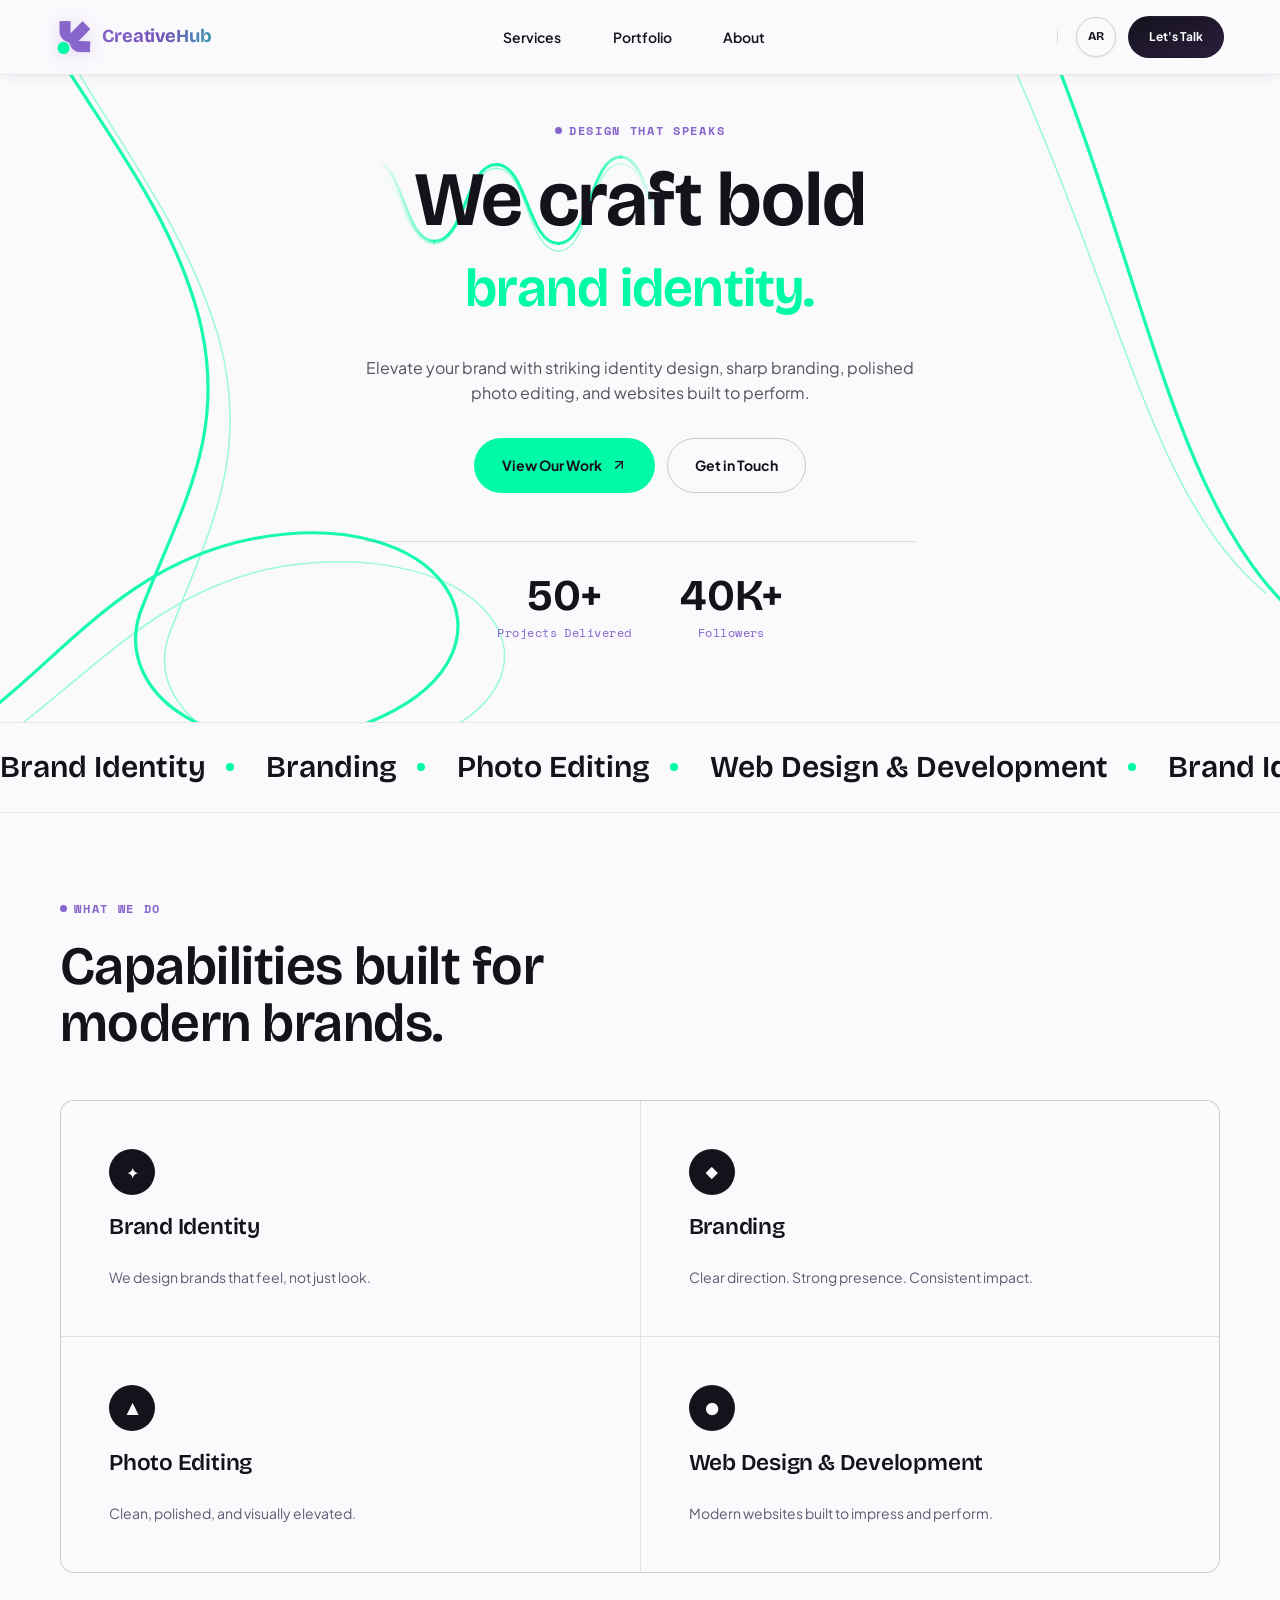
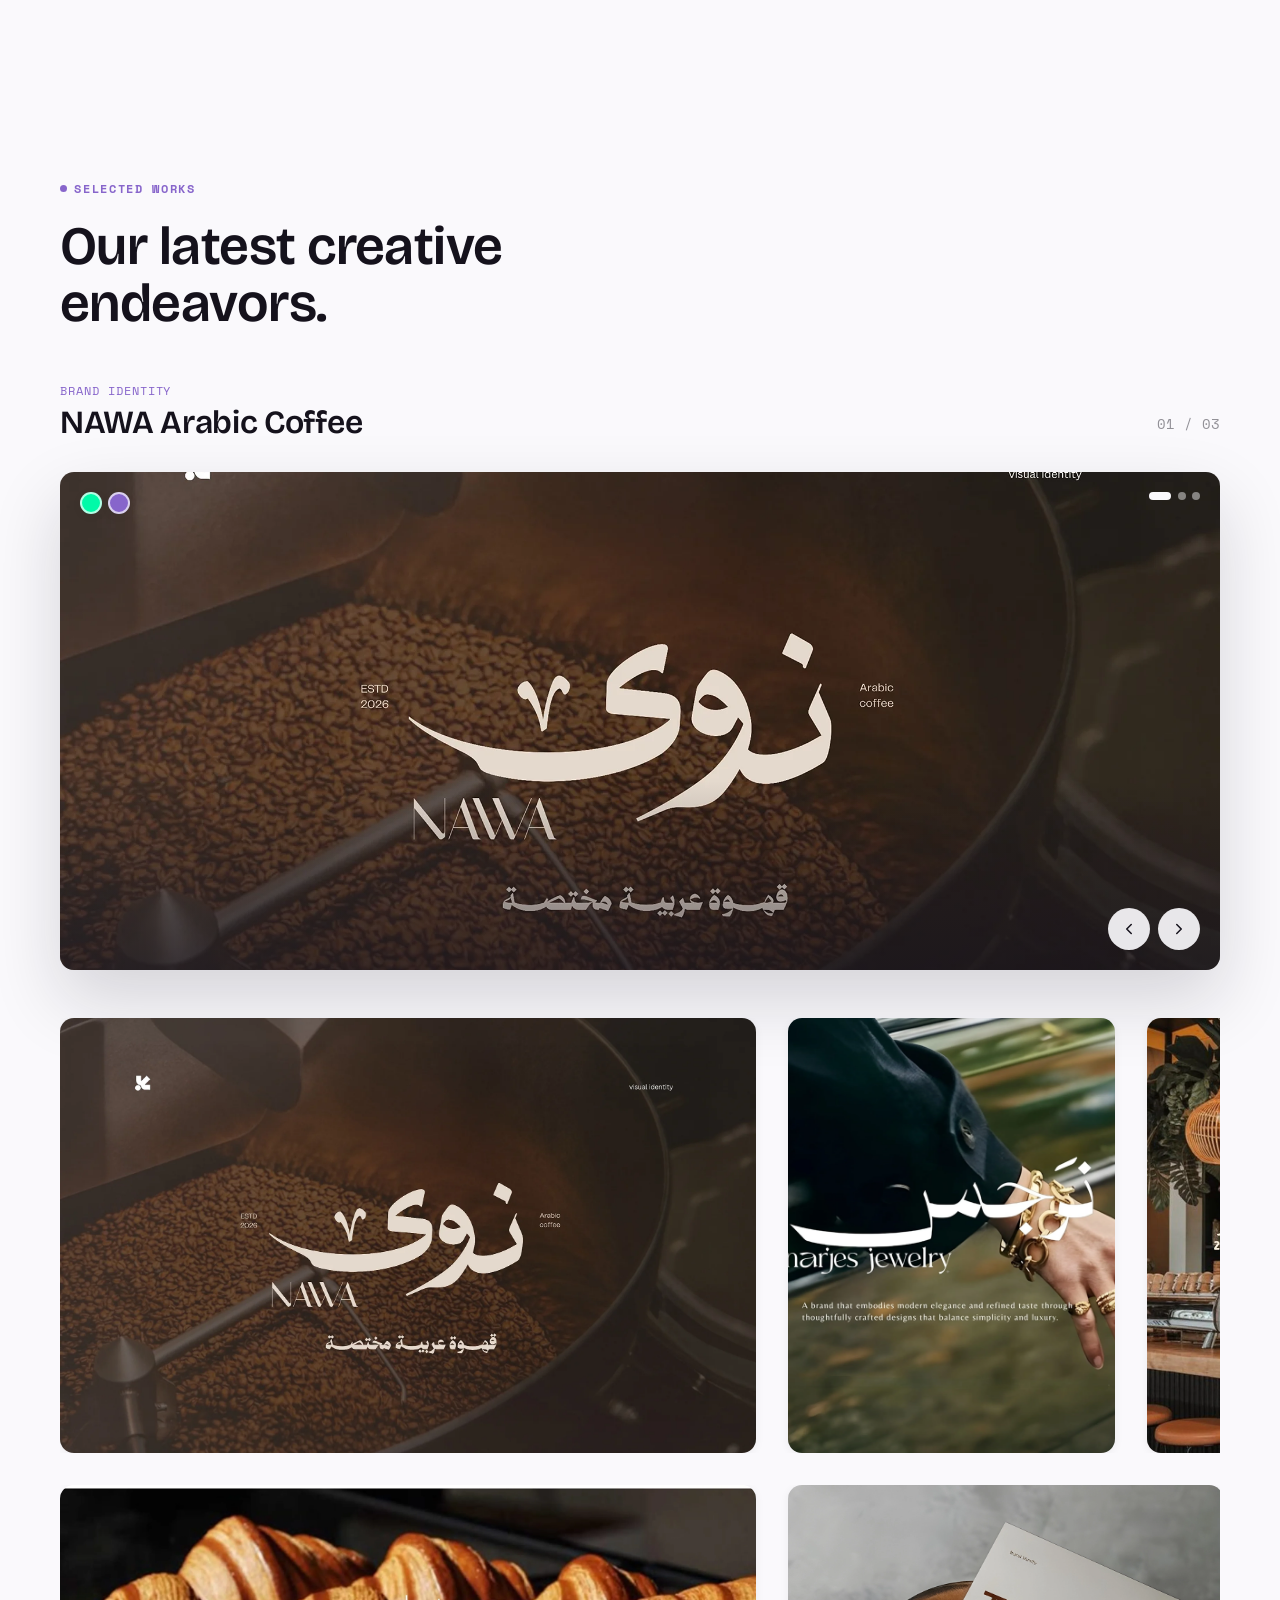
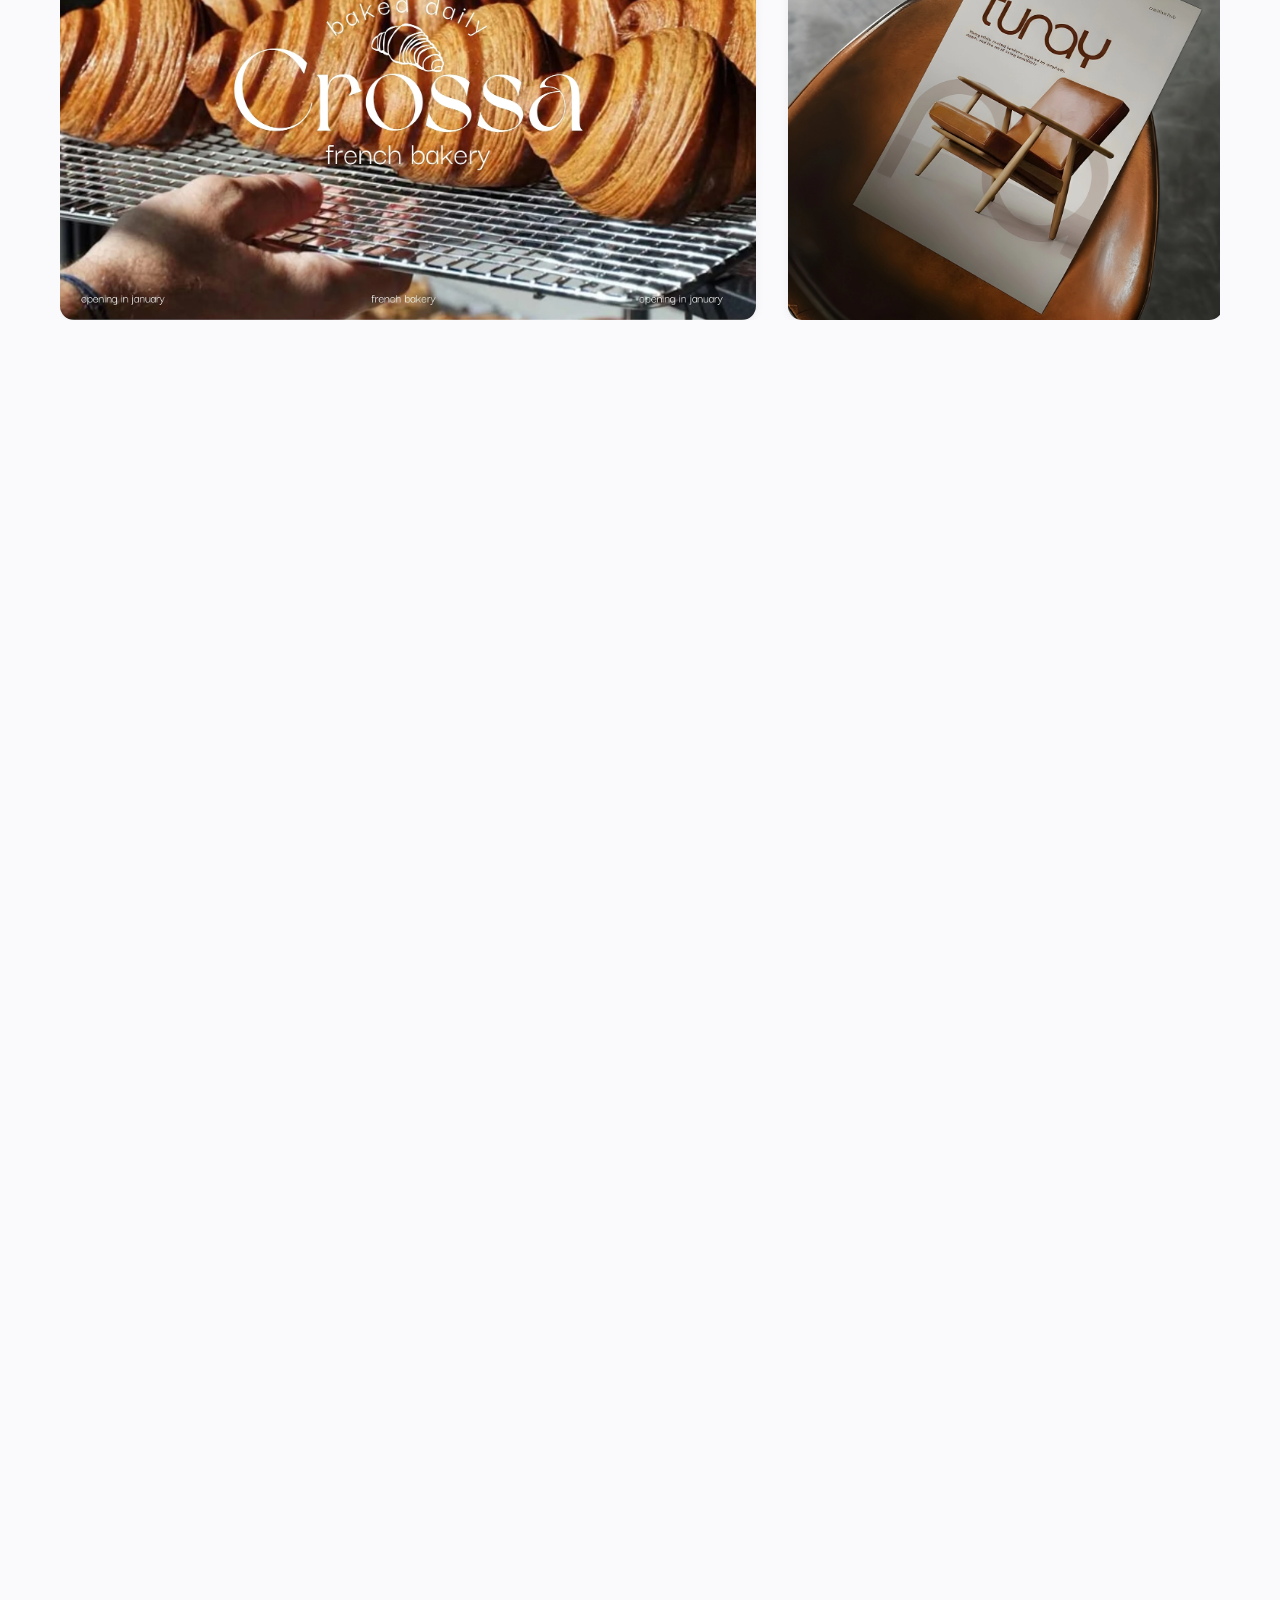
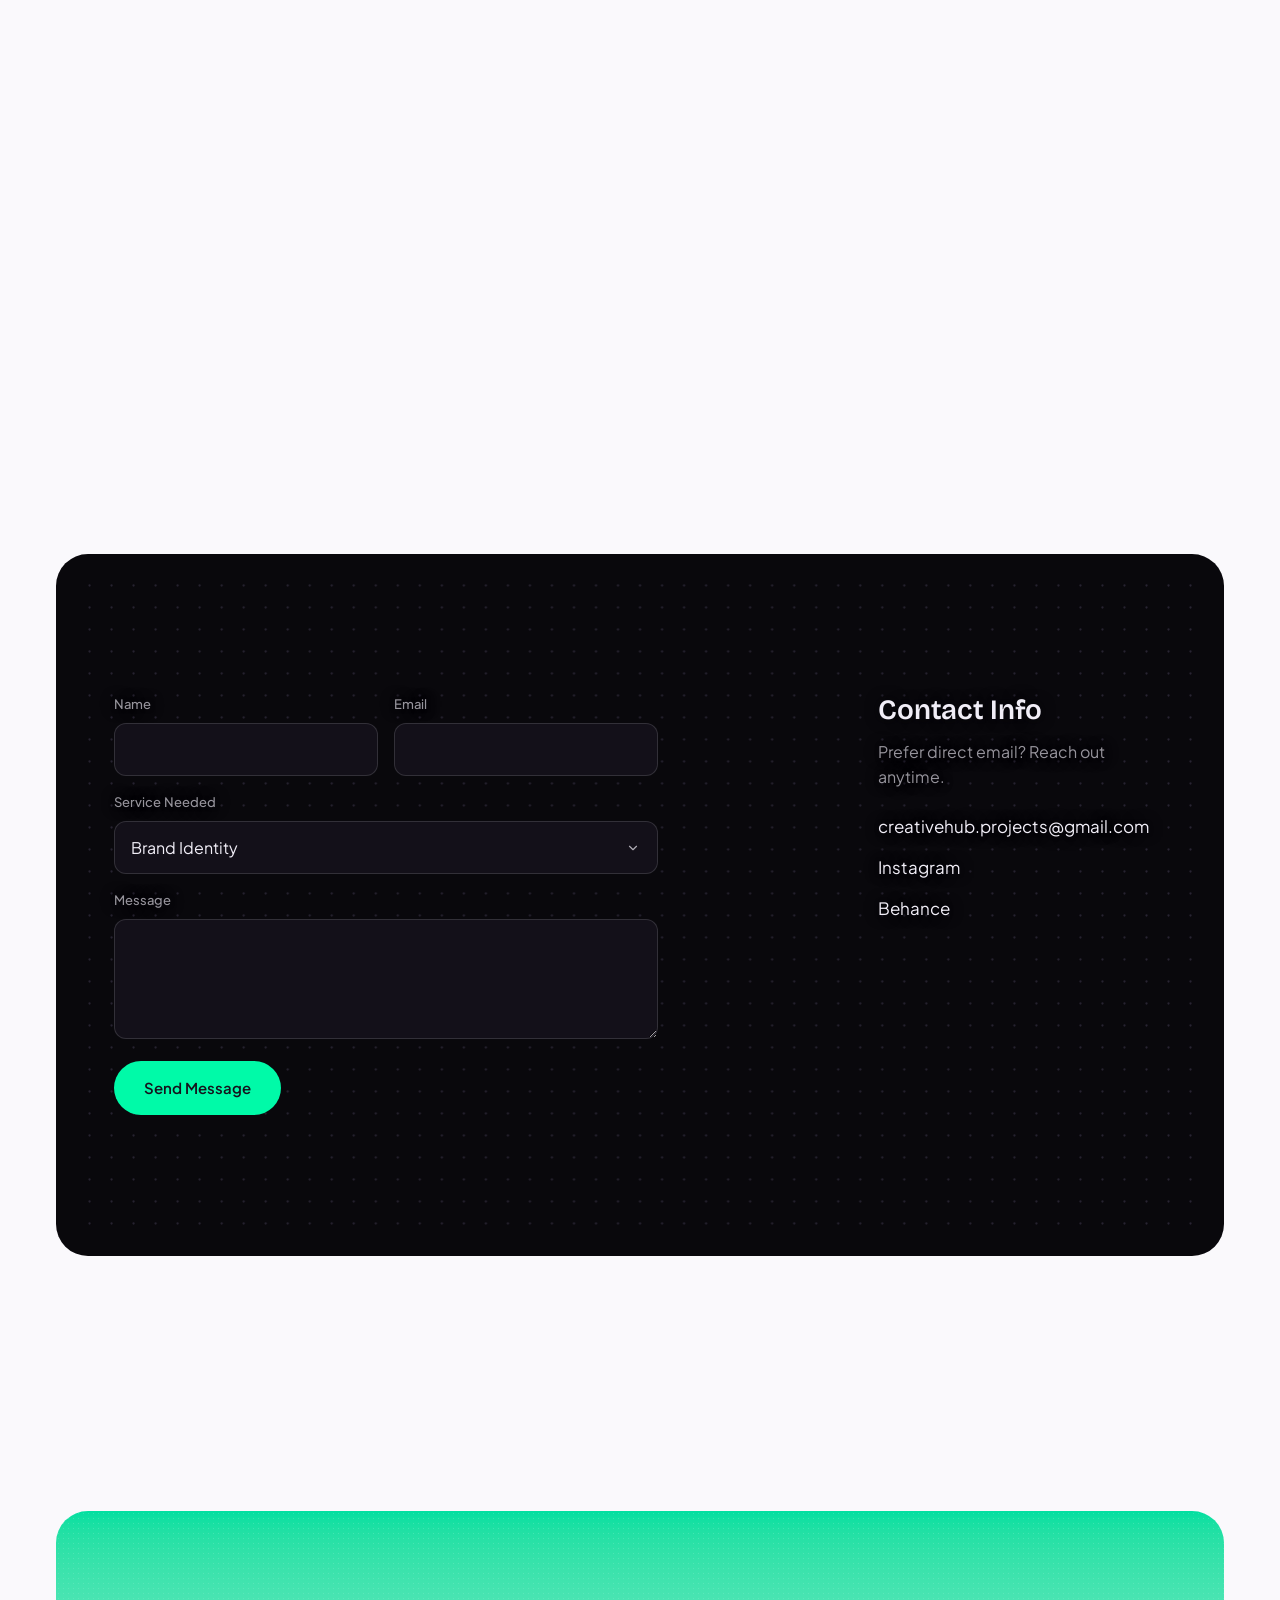
==== commit 6c4bb45f: "Add files via upload" ====
--- a/index.html
+++ b/index.html
@@ -62,6 +62,7 @@
   <link rel="stylesheet" href="css/focus-fade.css">
   <link href="https://fonts.googleapis.com/css2?family=Instrument+Serif:ital@0;1&family=Amiri:wght@400;700&display=swap" rel="stylesheet">
   <link rel="stylesheet" href="css/statement.css">
+  <link rel="stylesheet" href="css/card-stack.css">
   <link rel="stylesheet" href="css/dotfield.css">
 
   
@@ -408,6 +409,29 @@
       <div class="statement-inner">
         <p class="statement-text" id="statementText" data-st-en="Let’s build *something* together." data-st-ar="لنبنِ *شيئاً* معاً.">Let’s build <em>something</em> together.</p>
       </div>
+
+      <!-- Card stack: overlapping, tilted cards under the sentence (css/card-stack.css, js/card-stack.js).
+           Back cards first, the front card last. --x / --y are in card widths, --r in degrees. -->
+      <ul class="card-stack" data-card-stack data-no-logo-drop>
+        <li class="cs-card" style="--i:0; --x:-1.12; --y:0.10; --r:-9">
+          <div class="cs-face"><img class="cs-img" src="assets/images/3SIPS.webp" alt="3 Sips" loading="lazy" decoding="async"></div>
+        </li>
+        <li class="cs-card" style="--i:1; --x:1.12; --y:0.08; --r:8">
+          <div class="cs-face"><img class="cs-img" src="assets/images/CROSSA.webp" alt="Crossa" loading="lazy" decoding="async"></div>
+        </li>
+        <li class="cs-card" style="--i:2; --x:-0.58; --y:0.03; --r:-4.5">
+          <div class="cs-face"><img class="cs-img" src="assets/images/AERIS.webp" alt="Aeris" loading="lazy" decoding="async"></div>
+        </li>
+        <li class="cs-card" style="--i:3; --x:0.58; --y:0.02; --r:4">
+          <div class="cs-face"><img class="cs-img" src="assets/images/NARJES.webp" alt="Narjes" loading="lazy" decoding="async"></div>
+        </li>
+        <li class="cs-card cs-card--front" style="--i:4; --x:0; --y:-0.02; --r:-1">
+          <div class="cs-face">
+            <img class="cs-img" src="assets/images/NAWA.webp" alt="NAWA Arabic Coffee" loading="lazy" decoding="async">
+            <span class="cs-tag">NAWA</span>
+          </div>
+        </li>
+      </ul>
     </section>
 
     <!-- Studio stage: dedicated transition between the gallery and the footer.
@@ -506,6 +530,7 @@
   <script src="js/focus-gallery.js"></script>
   <script src="js/focus-fade.js"></script>
   <script src="js/statement.js"></script>
+  <script src="js/card-stack.js"></script>
   <script src="js/dotfield.js"></script>
   <script src="js/footer-rise.js"></script>
   <script src="js/main.js"></script>
--- a/css/components.css
+++ b/css/components.css
@@ -661,18 +661,55 @@
   cursor: pointer;
 }
 
+/* Crossfade: every slide sits on the same spot, stacked. No slide ever moves sideways.
+   Tuning: --pw-fade (fade in), --pw-zoom (settle), --pw-out-delay / --pw-out (fade out). */
 .project-showcase-track {
+  --pw-ease: cubic-bezier(0.22, 0.61, 0.36, 1);
+  --pw-fade: 0.9s;            /* incoming: opacity 0 -> 1 */
+  --pw-zoom: 1.1s;            /* incoming: scale 1.04 -> 1 */
+  --pw-out-delay: 0.35s;      /* outgoing waits a beat so the picture never dips or flashes */
+  --pw-out: 0.55s;            /* ...then fades 1 -> 0 underneath the incoming one */
+
   direction: ltr;
-  display: flex;
-  width: 100%;
-  height: 100%;
-  transition: transform 0.7s var(--ease);
+  position: absolute;
+  inset: 0;
+  z-index: 0;                 /* own stacking context: the controls (z-index 2) stay on top */
 }
 
 .project-showcase-slide {
-  flex: 0 0 100%;
+  position: absolute;
+  inset: 0;
   display: block;
-  position: relative;
+  z-index: 1;
+  opacity: 0;
+  transform: scale(1.04);
+  pointer-events: none;
+  /* Leaving: fade out after the incoming slide has started, and only reset the zoom
+     once it is fully invisible (so nothing visibly jumps back). */
+  transition:
+    opacity var(--pw-out) var(--pw-ease) var(--pw-out-delay),
+    transform 0s linear calc(var(--pw-out-delay) + var(--pw-out));
+}
+
+.project-showcase-slide.is-active {
+  z-index: 2;                 /* the incoming slide is always on top of the outgoing one */
+  opacity: 1;
+  transform: scale(1);
+  pointer-events: auto;
+  transition:
+    opacity var(--pw-fade) var(--pw-ease),
+    transform var(--pw-zoom) var(--pw-ease);
+}
+
+/* No JS: the first slide is simply shown. With JS: the first state is applied without animating. */
+.project-showcase-track:not(.is-enhanced) .project-showcase-slide:first-child {
+  opacity: 1;
+  transform: none;
+  pointer-events: auto;
+}
+
+.project-showcase-track.is-init .project-showcase-slide {
+  transition: none !important;
 }
 
 .project-showcase-slide::after {
@@ -848,8 +885,10 @@
 }
 
 @media (prefers-reduced-motion: reduce) {
-  .project-showcase-track {
+  .project-showcase-slide,
+  .project-showcase-slide.is-active {
     transition: none;
+    transform: none;
   }
   .pw-arrow,
   .pw-dot,
--- a/css/card-stack.css
+++ b/css/card-stack.css
@@ -0,0 +1,272 @@
+/*
+ * Card stack — a reusable fan of overlapping, slightly rotated cards with real depth.
+ *
+ * Markup (see index.html, right under the statement sentence):
+ *   <ul class="card-stack" data-card-stack>
+ *     <li class="cs-card" style="--i:0; --x:-1.12; --y:.10; --r:-9"><div class="cs-face"><img ...></div></li>
+ *     ... back cards first, the FRONT card last (add class cs-card--front) ...
+ *   </ul>
+ *
+ * Per card (inline custom properties):
+ *   --x / --y   offset from the centre, in card widths (so it scales with the card)
+ *   --r         rotation in degrees
+ *   --i         order, used for the entrance stagger
+ * Stack tuning (set on .card-stack or in a media query):
+ *   --cs-w      card width          --cs-xs   horizontal spread multiplier
+ *   --cs-rs     rotation multiplier --cs-ease easing curve
+ *
+ * States (js/card-stack.js only toggles classes; every movement is a CSS transition):
+ *   (no class)  final resting layout — what you see without JS or with reduced motion
+ *   .is-ready   JS is running: cards wait, gathered and faded, in the middle
+ *   .is-in      the stack has entered the screen: cards fan out to their places
+ *   :hover / .is-spread   a little more air and angle (hover on mouse, scroll/tap on touch)
+ *   .is-settled the entrance is over: stagger delays are dropped, the front card floats
+ *
+ * Only transform + opacity are animated.
+ */
+
+.card-stack {
+  --cs-w: clamp(8.5rem, 19vw, 16.5rem);
+  --cs-xs: 1;                     /* horizontal spread multiplier */
+  --cs-rs: 1;                     /* rotation multiplier */
+  --cs-ease: cubic-bezier(0.22, 0.9, 0.28, 1);
+  --cs-radius: clamp(14px, 1.7vw, 26px);
+
+  /* Current animated state. Resting = final layout. */
+  --k: 1;                         /* how far the cards are spread (0 = piled up) */
+  --rk: 1;                        /* how much they are rotated */
+  --lift: 0px;                    /* vertical offset of the whole group */
+
+  position: relative;
+  /* Only as wide as the fan itself, so the hover reacts to the cards, not to empty space. */
+  width: min(100%, calc(var(--cs-w) * (1 + 2.5 * var(--cs-xs)) + 2rem));
+  height: calc(var(--cs-w) * 1.3 + 2.5rem);
+  margin: clamp(2.5rem, 6vw, 5.5rem) auto 0;
+  padding: 0;
+  list-style: none;
+  direction: ltr;                 /* the fan is symmetric: keep it identical in the Arabic layout */
+  cursor: default;
+}
+
+.cs-card {
+  position: absolute;
+  top: 1.25rem;
+  left: 50%;
+  z-index: calc(var(--i) + 1);
+  width: var(--cs-w);
+  margin: 0 0 0 calc(var(--cs-w) / -2);
+  padding: 0;
+  list-style: none;
+  transform:
+    translate3d(
+      calc(var(--x) * var(--cs-w) * var(--k) * var(--cs-xs)),
+      calc(var(--y) * var(--cs-w) * var(--k) + var(--lift)),
+      0
+    )
+    rotate(calc(var(--r) * 1deg * var(--rk) * var(--cs-rs)))
+    scale(var(--s, 1));
+  transition:
+    transform 0.95s var(--cs-ease),
+    opacity 0.5s ease;
+  backface-visibility: hidden;
+}
+
+.cs-card--front {
+  --s: 1.05;
+}
+
+/* ---- The face: rounded card, layered soft shadow, a whisper of light on the edge ---- */
+
+.cs-face {
+  position: relative;
+  aspect-ratio: 4 / 5;
+  overflow: hidden;
+  isolation: isolate;
+  border-radius: var(--cs-radius);
+  background: var(--violet-light, #f0ebfa);
+  box-shadow:
+    0 1px 2px rgba(var(--ink-rgb, 21, 18, 28), 0.06),
+    0 10px 22px -8px rgba(var(--ink-rgb, 21, 18, 28), 0.14),
+    0 34px 64px -26px rgba(var(--ink-rgb, 21, 18, 28), 0.26);
+}
+
+.cs-card--front .cs-face {
+  box-shadow:
+    0 1px 2px rgba(var(--ink-rgb, 21, 18, 28), 0.08),
+    0 16px 30px -10px rgba(var(--ink-rgb, 21, 18, 28), 0.18),
+    0 48px 90px -28px rgba(var(--violet-rgb, 135, 101, 203), 0.42);
+}
+
+.cs-img {
+  position: absolute;
+  inset: 0;
+  display: block;
+  width: 100%;
+  height: 100%;
+  object-fit: cover;
+  user-select: none;
+  -webkit-user-drag: none;
+}
+
+/* Depth: cards further back are veiled a little, the front card is clear.
+   (an overlay whose opacity is animated — cheaper than filter: brightness) */
+.cs-face::after {
+  content: '';
+  position: absolute;
+  inset: 0;
+  z-index: 1;
+  border-radius: inherit;
+  background: rgba(var(--paper-rgb, 250, 249, 252), var(--veil, 0.34));
+  box-shadow: inset 0 0 0 1px rgba(255, 255, 255, 0.28);
+  pointer-events: none;
+  transition: opacity 0.8s ease;
+}
+
+.cs-card:nth-child(1) { --veil: 0.42; }
+.cs-card:nth-child(2) { --veil: 0.36; }
+.cs-card:nth-child(3) { --veil: 0.24; }
+.cs-card:nth-child(4) { --veil: 0.14; }
+.cs-card--front       { --veil: 0; }
+
+/* Soft sheen across the front card. */
+.cs-card--front .cs-face::before {
+  content: '';
+  position: absolute;
+  inset: 0;
+  z-index: 2;
+  background: linear-gradient(135deg, rgba(255, 255, 255, 0.22) 0%, rgba(255, 255, 255, 0) 38%);
+  pointer-events: none;
+}
+
+.cs-tag {
+  position: absolute;
+  left: 0.9rem;
+  bottom: 0.9rem;
+  z-index: 3;
+  display: inline-flex;
+  align-items: center;
+  gap: 0.45rem;
+  padding: 0.4rem 0.75rem;
+  border-radius: var(--radius-full, 999px);
+  background: rgba(var(--paper-rgb, 250, 249, 252), 0.86);
+  color: var(--ink, #15121c);
+  font-family: var(--font-mono, ui-monospace, monospace);
+  font-size: 0.6875rem;
+  letter-spacing: 0.06em;
+  text-transform: uppercase;
+  -webkit-backdrop-filter: blur(6px);
+  backdrop-filter: blur(6px);
+}
+
+.cs-tag::before {
+  content: '';
+  width: 6px;
+  height: 6px;
+  border-radius: 50%;
+  background: var(--mint-deep, #00c489);
+}
+
+/* ---- Entrance: the cards start piled up and faded, then fan out ---- */
+
+.card-stack.is-ready:not(.is-in) {
+  --k: 0.1;
+  --rk: 0.25;
+  --lift: 46px;
+}
+
+.card-stack.is-ready:not(.is-in) .cs-card {
+  opacity: 0;
+}
+
+.card-stack.is-in:not(.is-settled) .cs-card {
+  transition-delay: calc(var(--i) * 85ms);
+}
+
+/* ---- Hover (mouse) / .is-spread (touch, set on scroll or tap): a little more air ---- */
+
+@media (hover: hover) and (pointer: fine) {
+  .card-stack.is-in:hover {
+    --k: 1.14;
+    --rk: 1.3;
+    --lift: -4px;
+  }
+
+  .card-stack.is-in:hover .cs-face::after {
+    opacity: 0.55;
+  }
+}
+
+.card-stack.is-in.is-spread {
+  --k: 1.14;
+  --rk: 1.3;
+  --lift: -4px;
+}
+
+.card-stack.is-in.is-spread .cs-face::after {
+  opacity: 0.55;
+}
+
+/* ---- The front card floats, very slightly ---- */
+
+.card-stack.is-settled .cs-card--front .cs-face {
+  animation: cs-float 7s ease-in-out infinite;
+}
+
+@keyframes cs-float {
+  0%, 100% { transform: translate3d(0, 0, 0) rotate(0deg); }
+  50%      { transform: translate3d(0, -7px, 0) rotate(0.35deg); }
+}
+
+/* Only promote layers to the GPU while the stack is on screen. */
+.card-stack.is-visible .cs-card,
+.card-stack.is-visible .cs-face {
+  will-change: transform;
+}
+
+/* ---- Tablets and phones: smaller cards, smaller offsets and angles ---- */
+
+@media (max-width: 1024px) {
+  .card-stack {
+    --cs-w: clamp(8rem, 21vw, 14rem);
+    --cs-xs: 0.94;
+  }
+}
+
+@media (max-width: 640px) {
+  .card-stack {
+    --cs-w: clamp(6.5rem, 29vw, 9.5rem);
+    --cs-xs: 0.68;                /* cards sit closer together: nothing leaves the screen */
+    --cs-rs: 0.7;                 /* ...and lean less */
+    --cs-radius: 14px;
+  }
+
+  .cs-tag {
+    left: 0.55rem;
+    bottom: 0.55rem;
+    padding: 0.3rem 0.55rem;
+    font-size: 0.5625rem;
+  }
+}
+
+/* ---- Reduced motion: the finished layout, static ---- */
+
+@media (prefers-reduced-motion: reduce) {
+  .card-stack.is-ready:not(.is-in) {
+    --k: 1;
+    --rk: 1;
+    --lift: 0px;
+  }
+
+  .card-stack.is-ready:not(.is-in) .cs-card {
+    opacity: 1;
+  }
+
+  .cs-card,
+  .cs-face::after {
+    transition: none !important;
+  }
+
+  .card-stack.is-settled .cs-card--front .cs-face {
+    animation: none;
+  }
+}
--- a/css/dotfield.css
+++ b/css/dotfield.css
@@ -3,7 +3,7 @@
  * contact form and the contact details.
  *
  * It lives in the white .studio-stage section (between the statement and the footer),
- * directly under "Let’s build something together." — that sentence is the heading of the
+ * exactly as wide as the footer panel, directly under "Let’s build something together." — that sentence is the heading of the
  * frame, so the contact-page title is not repeated inside it.
  *
  *   Let’s build something together.                  <- statement (unchanged)
@@ -24,7 +24,7 @@
  * one-class rules (including its media queries), so studio-stage.css stays untouched.
  *
  * Tuning:
- *   --df-min-h    minimum height of the frame      --df-radius   corner radius
+ *   --df-min-h    minimum height of the frame      --df-radius   corner radius (= footer)
  *   --df-pad-x/y  space between the frame edge and the content
  *   --df-inset    space between the frame edge and the dots
  *   --df-pull     how far the section is pulled up toward the statement
@@ -32,7 +32,10 @@
  *   dot spacing, size, reach, colours, easing: the tunables at the top of js/dotfield.js
  */
 
-/* ---- Section: wider than the normal container, so the frame reads as big ---- */
+/* ---- Section: exactly as wide as the footer ----
+   The side padding (--container-pad) and the inner max-width (--container-max) come from
+   studio-stage.css and are the same values .home-footer uses, so the frame and the footer
+   panel line up edge to edge. */
 
 .studio-stage.studio-stage--dotfield {
   --df-pull: clamp(2rem, 6vw, 5.5rem);
@@ -41,13 +44,18 @@
   min-height: 0;
   margin-top: calc(var(--df-pull) * -1);         /* the statement has generous space below it */
   padding-block: 0 clamp(3rem, 7vw, 6rem);
-  padding-inline: clamp(0.75rem, 2vw, 2rem);
 }
 
 .studio-stage--dotfield .studio-stage-inner {
   display: block;
   min-height: 0;
-  max-width: 1680px;
+}
+
+/* The footer switches to a fixed 1.25rem side padding on small screens: do the same. */
+@media (max-width: 700px) {
+  .studio-stage.studio-stage--dotfield {
+    padding-inline: 1.25rem;
+  }
 }
 
 /* ---- The frame ---- */
@@ -60,11 +68,11 @@
   --df-line: rgba(241, 238, 247, 0.14);
   --df-accent: var(--mint, #00faa8);
 
-  --df-radius: clamp(20px, 2.8vw, 40px);
-  --df-inset: clamp(14px, 2vw, 28px);
-  --df-pad-x: clamp(1.5rem, 5vw, 5.5rem);
-  --df-pad-y: clamp(2.25rem, 7vh, 5rem);
-  --df-min-h: clamp(36rem, 96vh, 62rem);
+  --df-radius: clamp(1.4rem, 2.8vw, 2rem);       /* same corners as the footer panel */
+  --df-inset: clamp(12px, 1.6vw, 22px);
+  --df-pad-x: clamp(1.5rem, 4.5vw, 4rem);
+  --df-pad-y: clamp(1.75rem, 5vh, 3.5rem);
+  --df-min-h: clamp(30rem, 78vh, 46rem);
 
   position: relative;
   isolation: isolate;
@@ -97,11 +105,11 @@
   z-index: 1;
   flex: 1 1 auto;
   display: grid;
-  grid-template-columns: minmax(0, 38rem) minmax(0, 20rem);
+  grid-template-columns: minmax(0, 34rem) minmax(0, 18rem);
   justify-content: space-between;
   align-content: center;
   align-items: start;
-  gap: clamp(2.5rem, 6vw, 6rem);
+  gap: clamp(2rem, 5vw, 4.5rem);
   padding: var(--df-pad-y) var(--df-pad-x);
 }
 
@@ -116,13 +124,13 @@
 
 .df-form {
   display: grid;
-  gap: 1.15rem;
+  gap: 1rem;
 }
 
 .df-row {
   display: grid;
   grid-template-columns: 1fr 1fr;
-  gap: 1.15rem;
+  gap: 1rem;
 }
 
 .df-field {
@@ -154,7 +162,7 @@
 }
 
 .df-textarea {
-  min-height: 9rem;
+  min-height: 7.5rem;
   resize: vertical;
 }
 
@@ -290,7 +298,7 @@
 
 /* ---- Tablets and phones: one column, form first ---- */
 
-@media (max-width: 900px) {
+@media (max-width: 960px) {
   .dotfield-content {
     grid-template-columns: minmax(0, 1fr);
     align-content: start;
